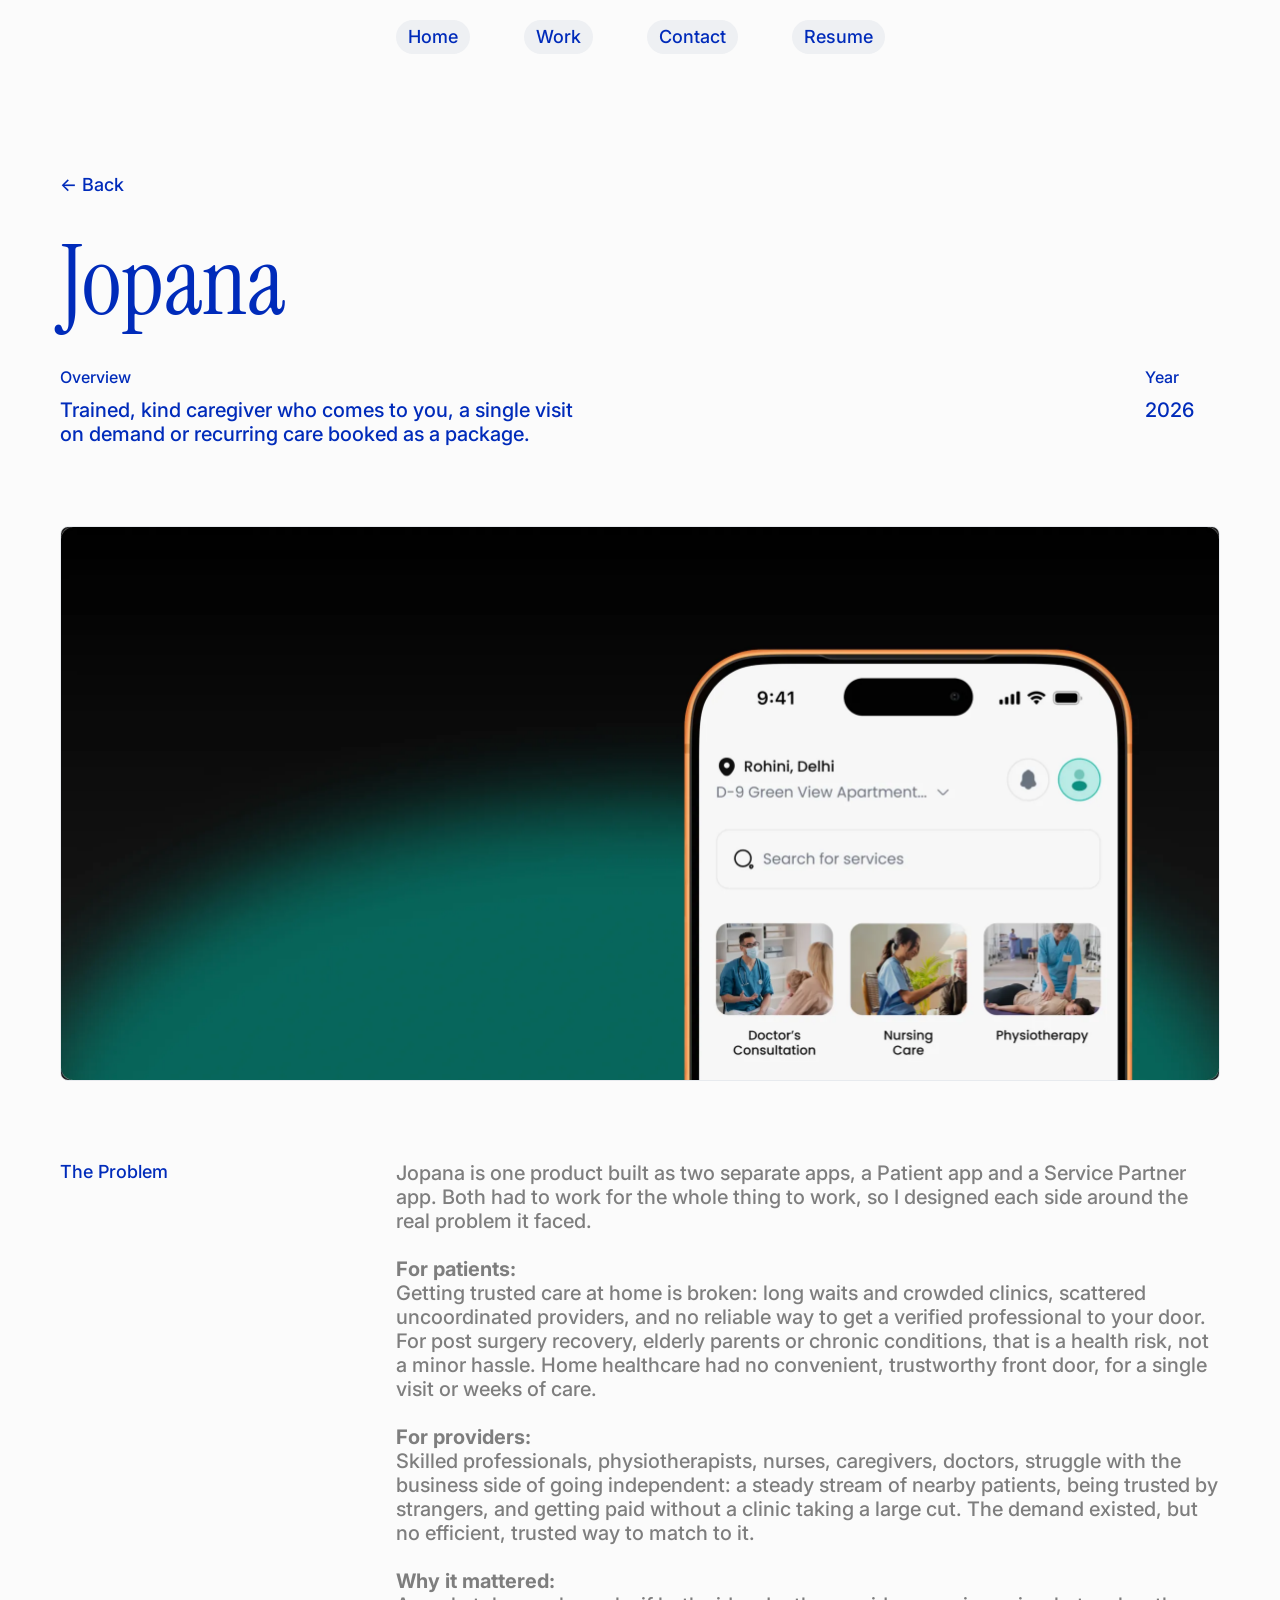
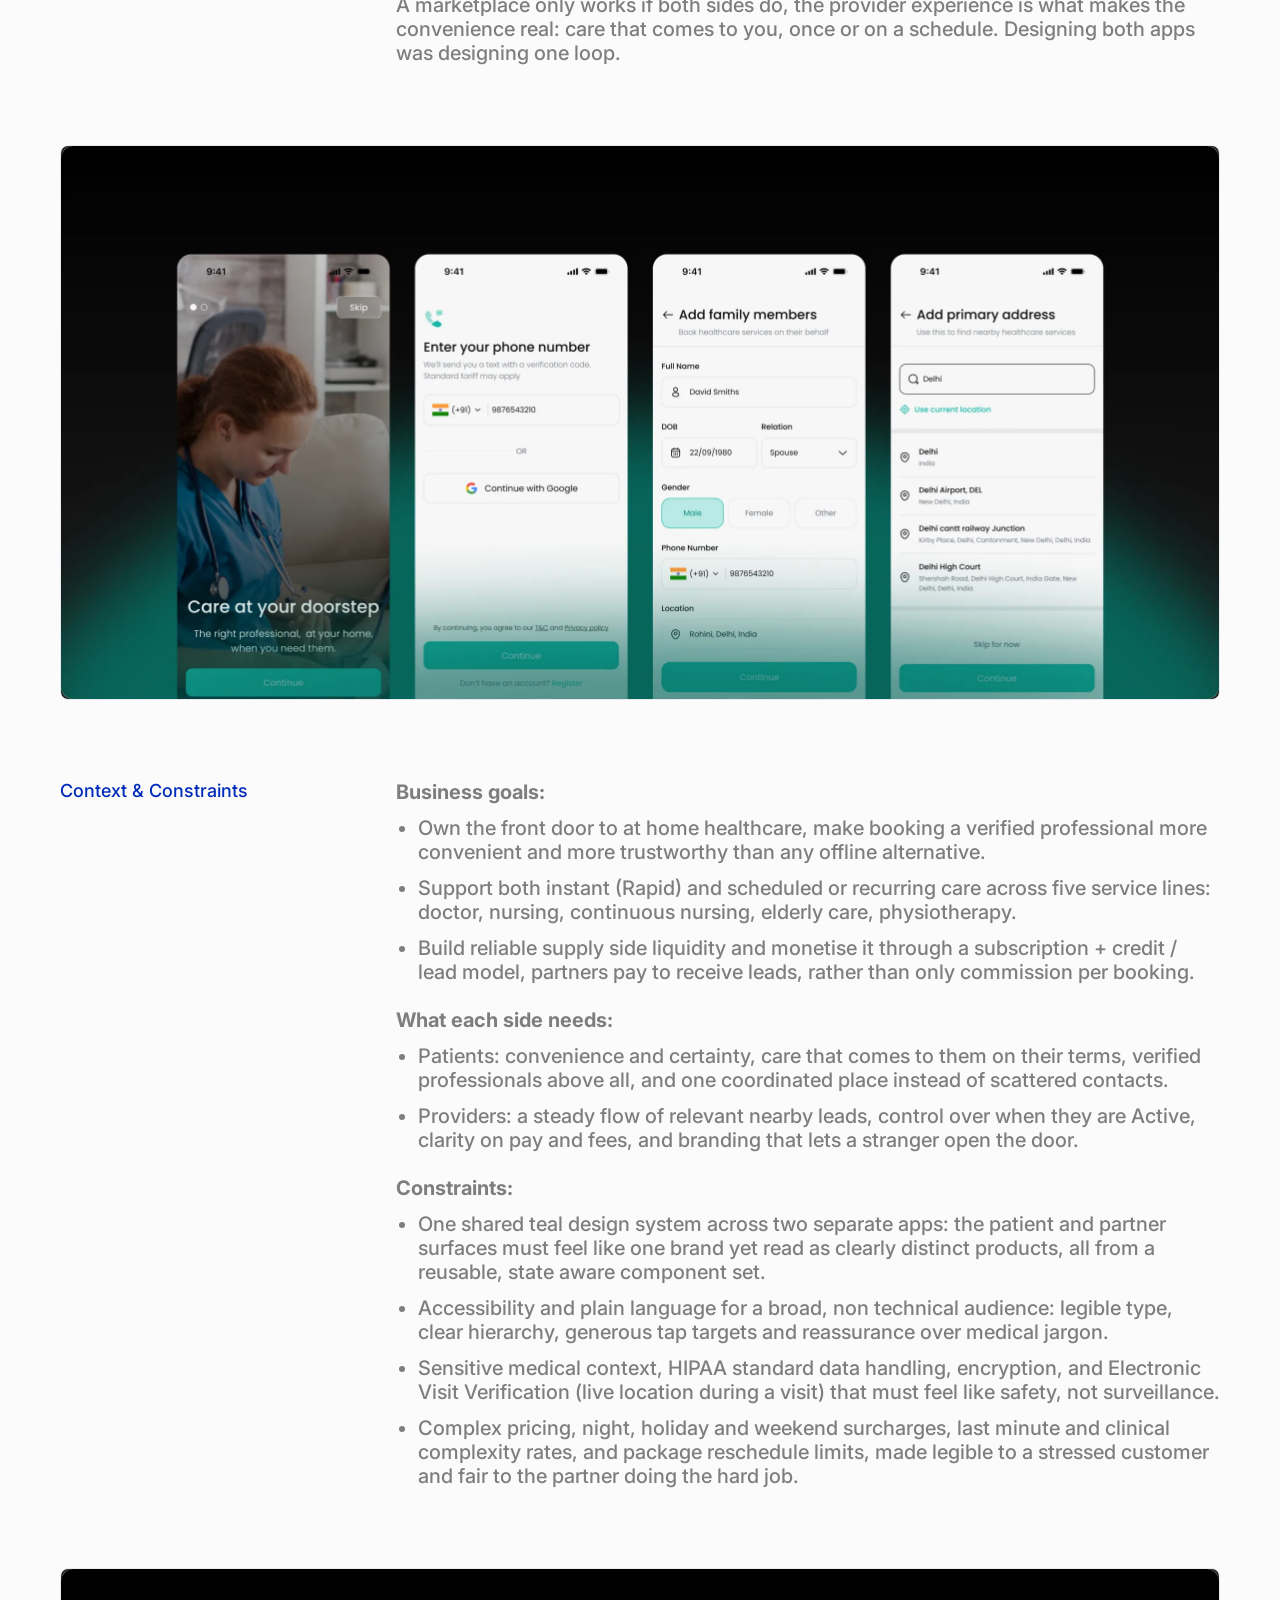
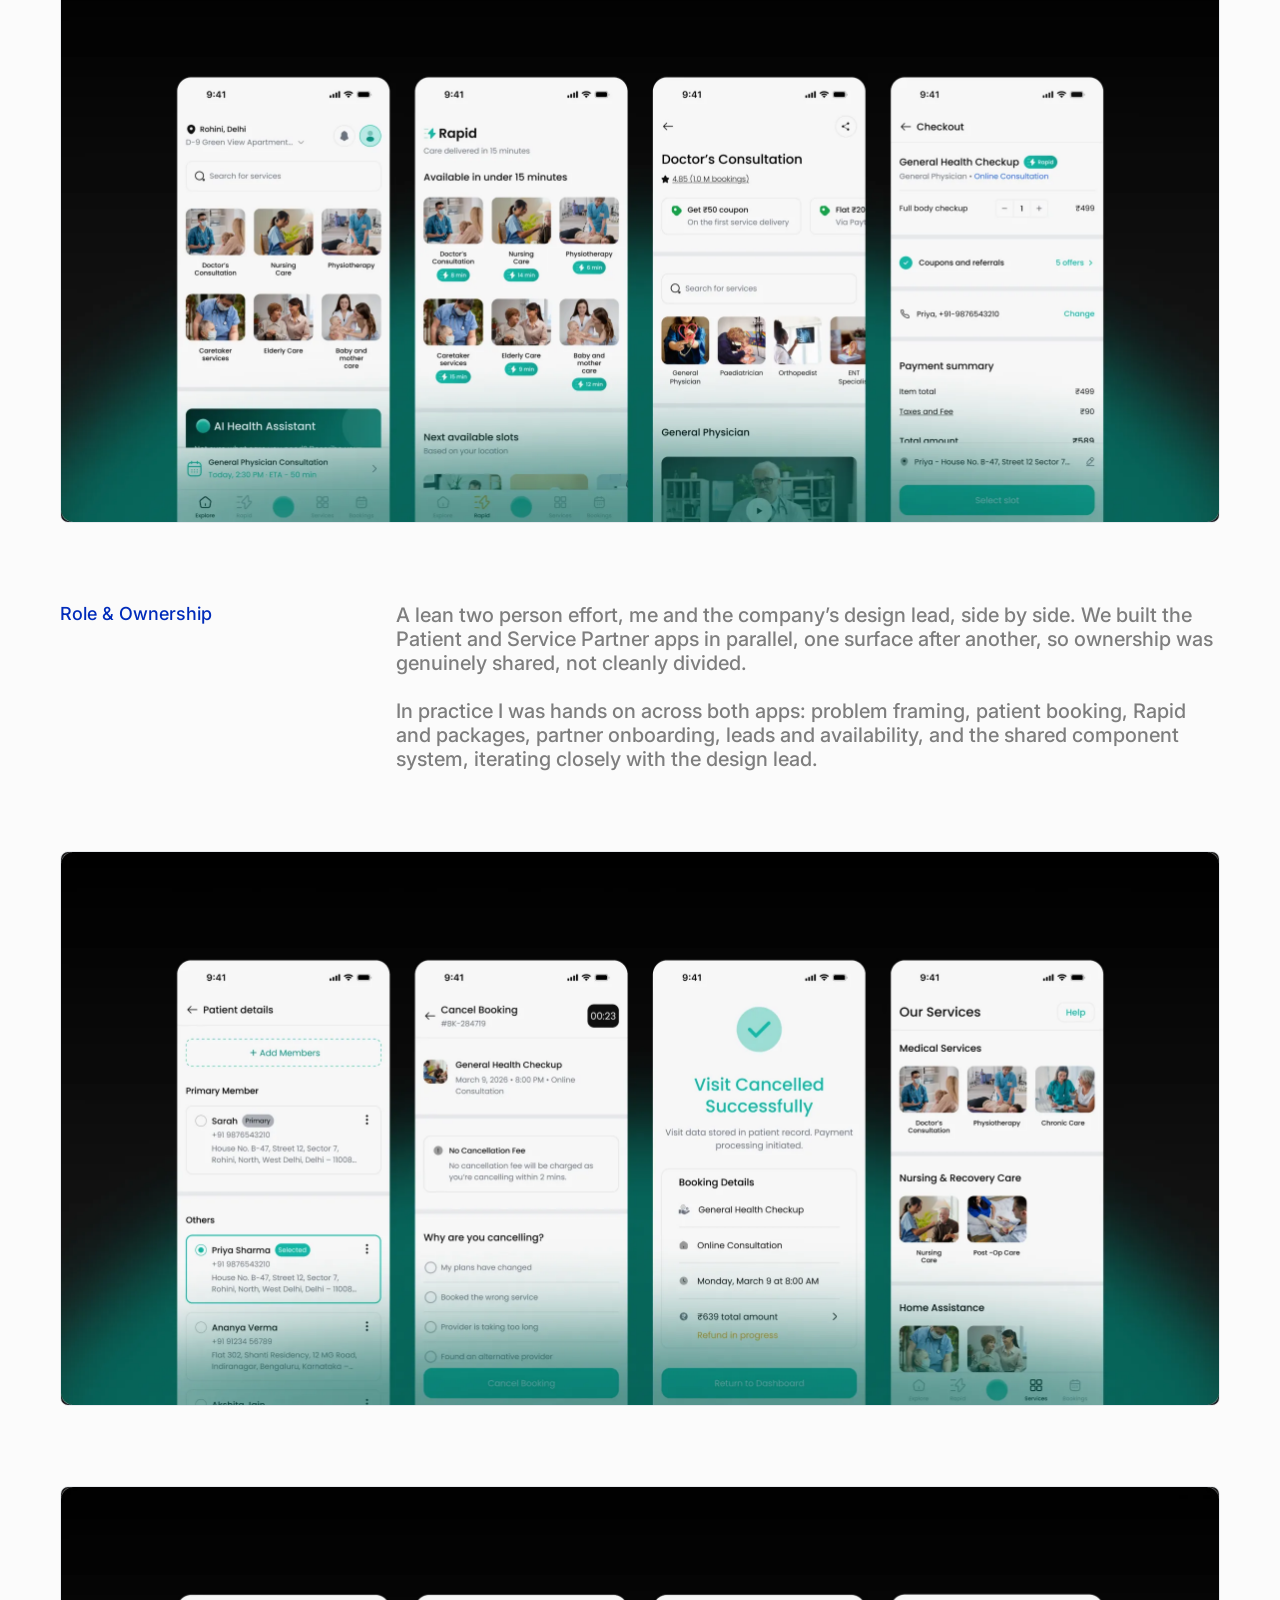
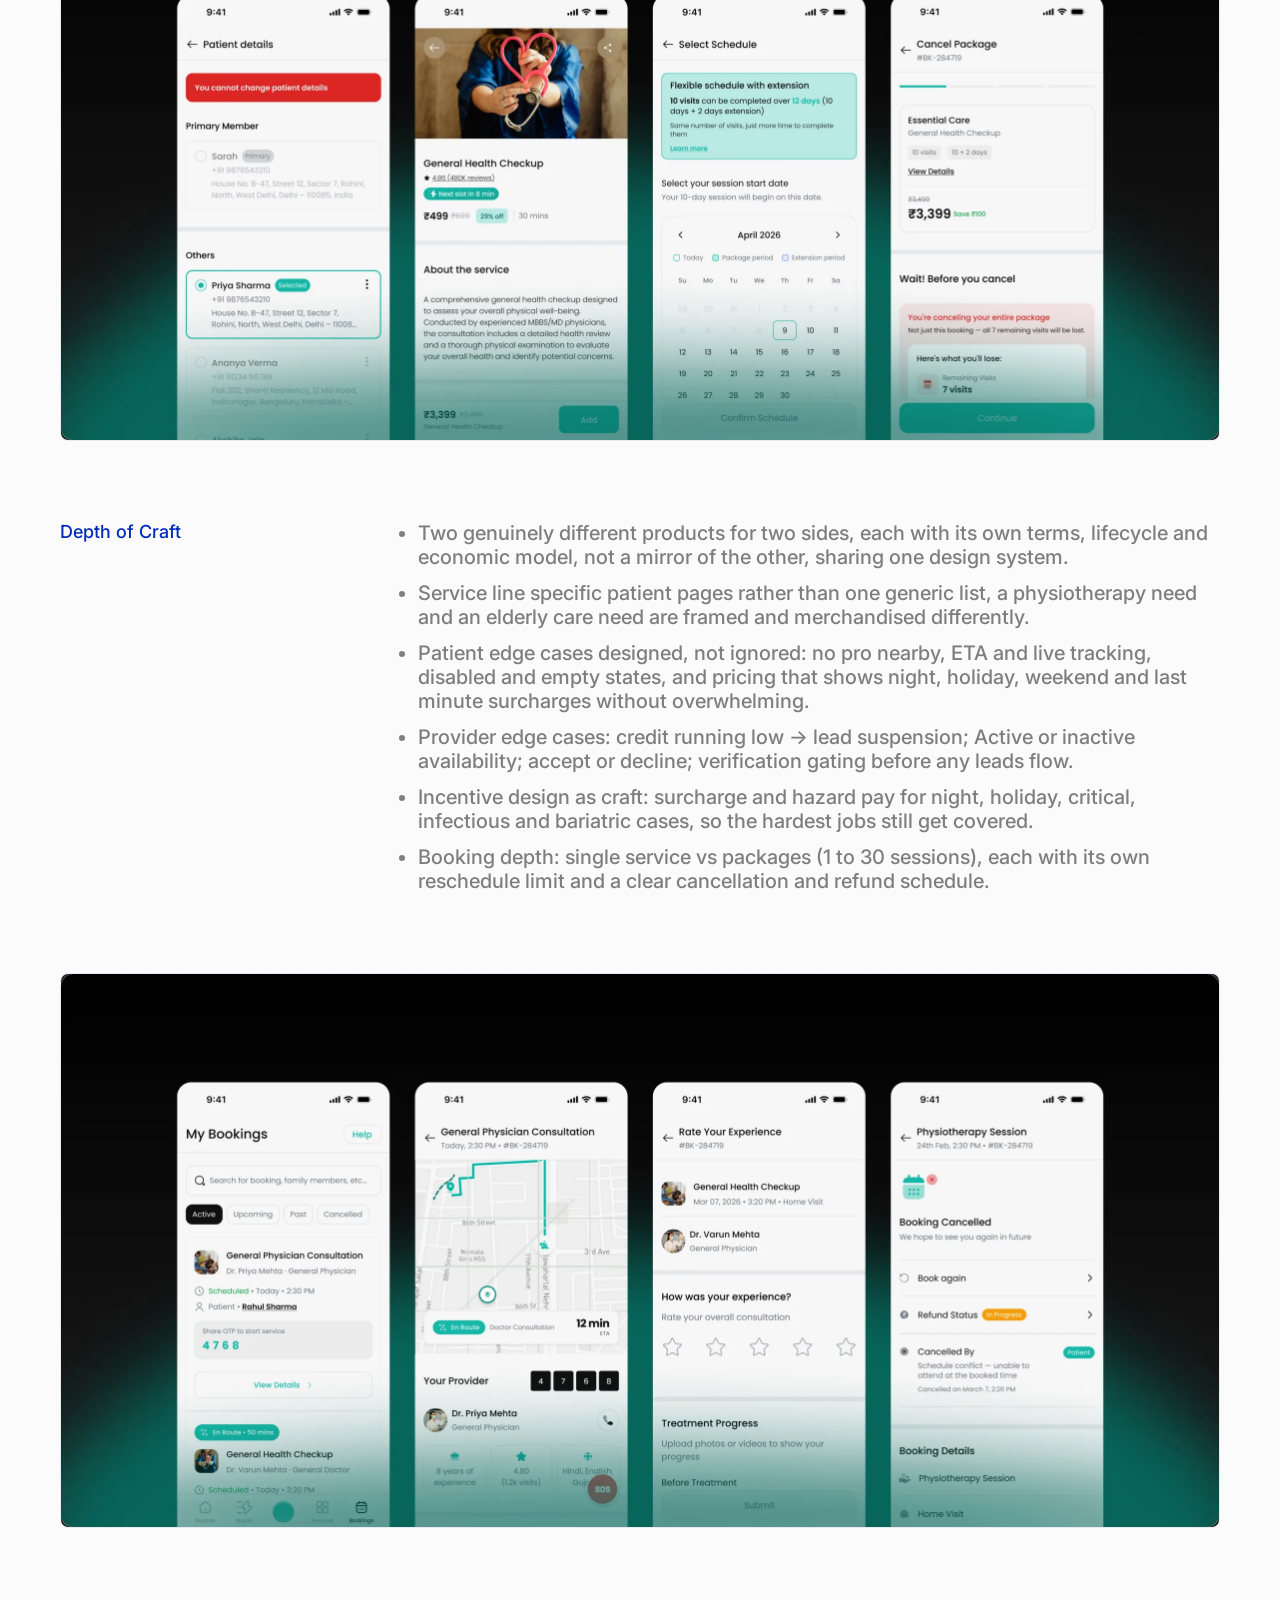
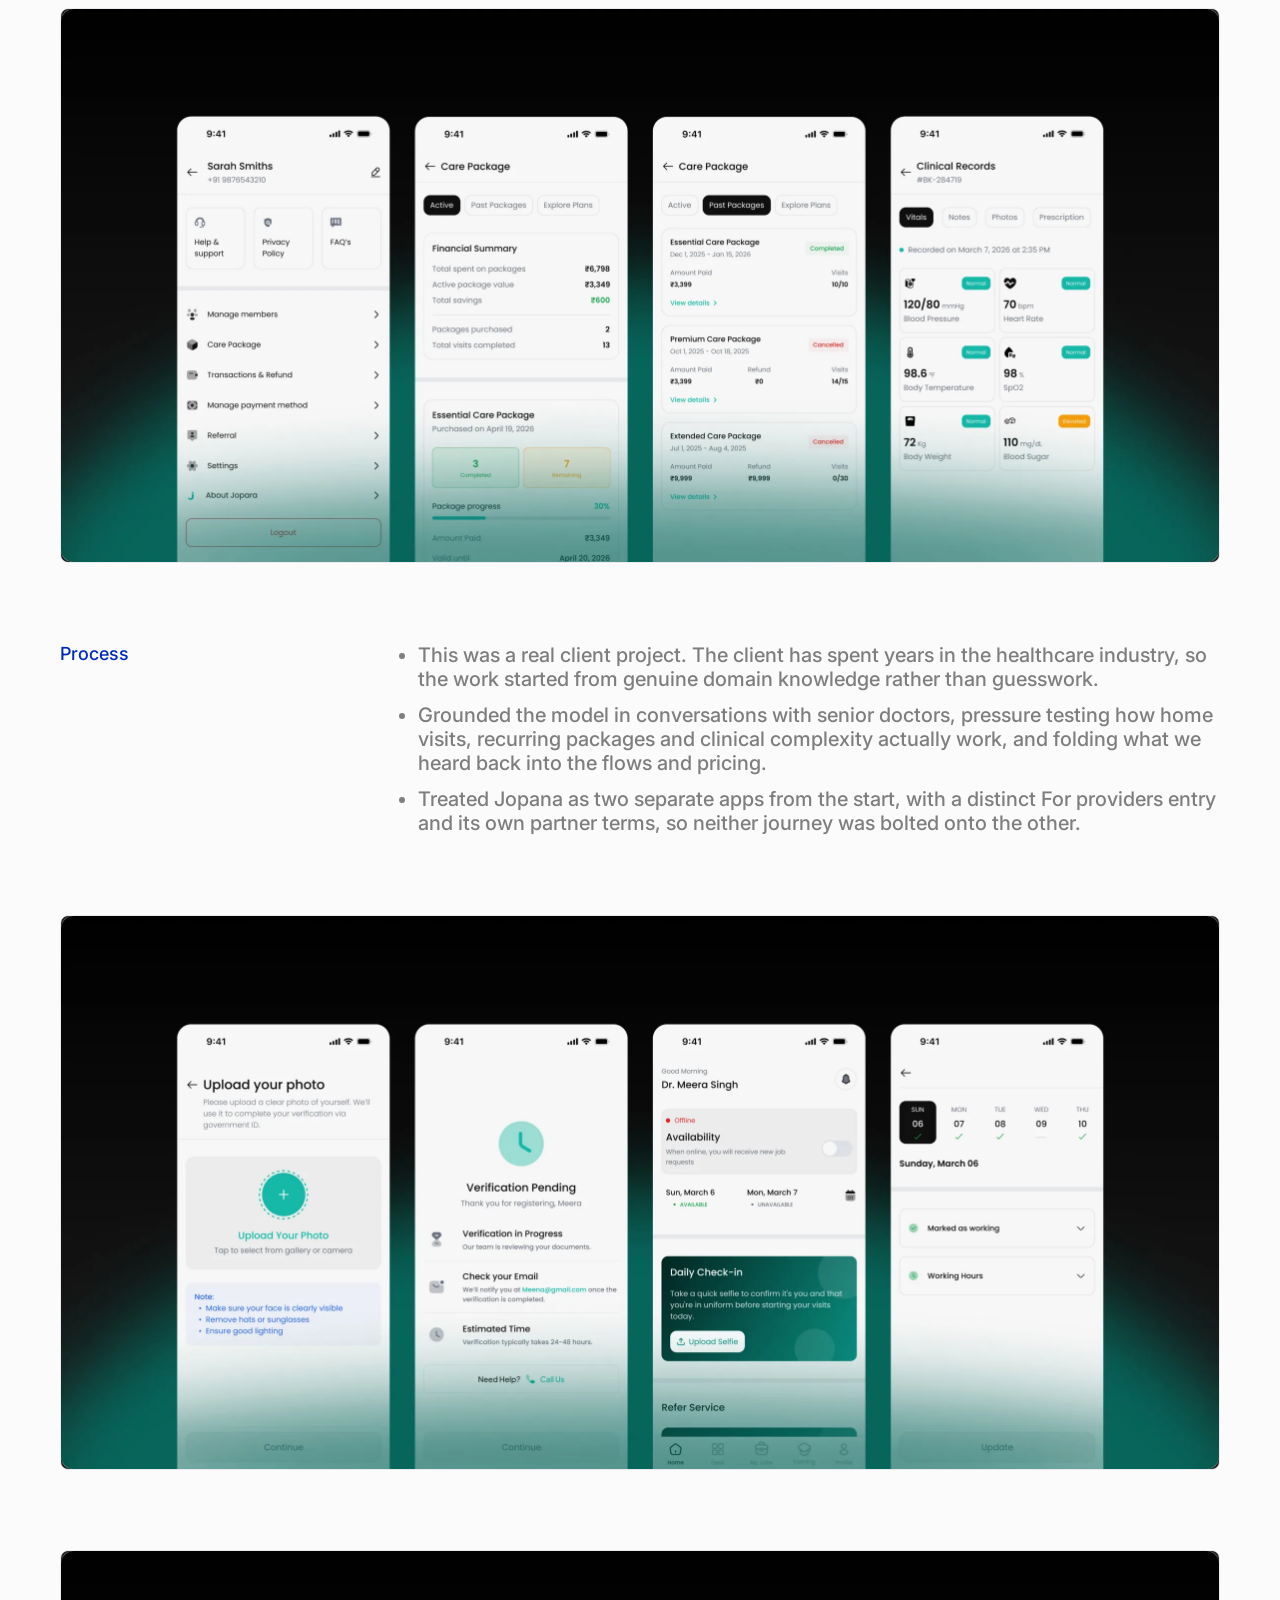
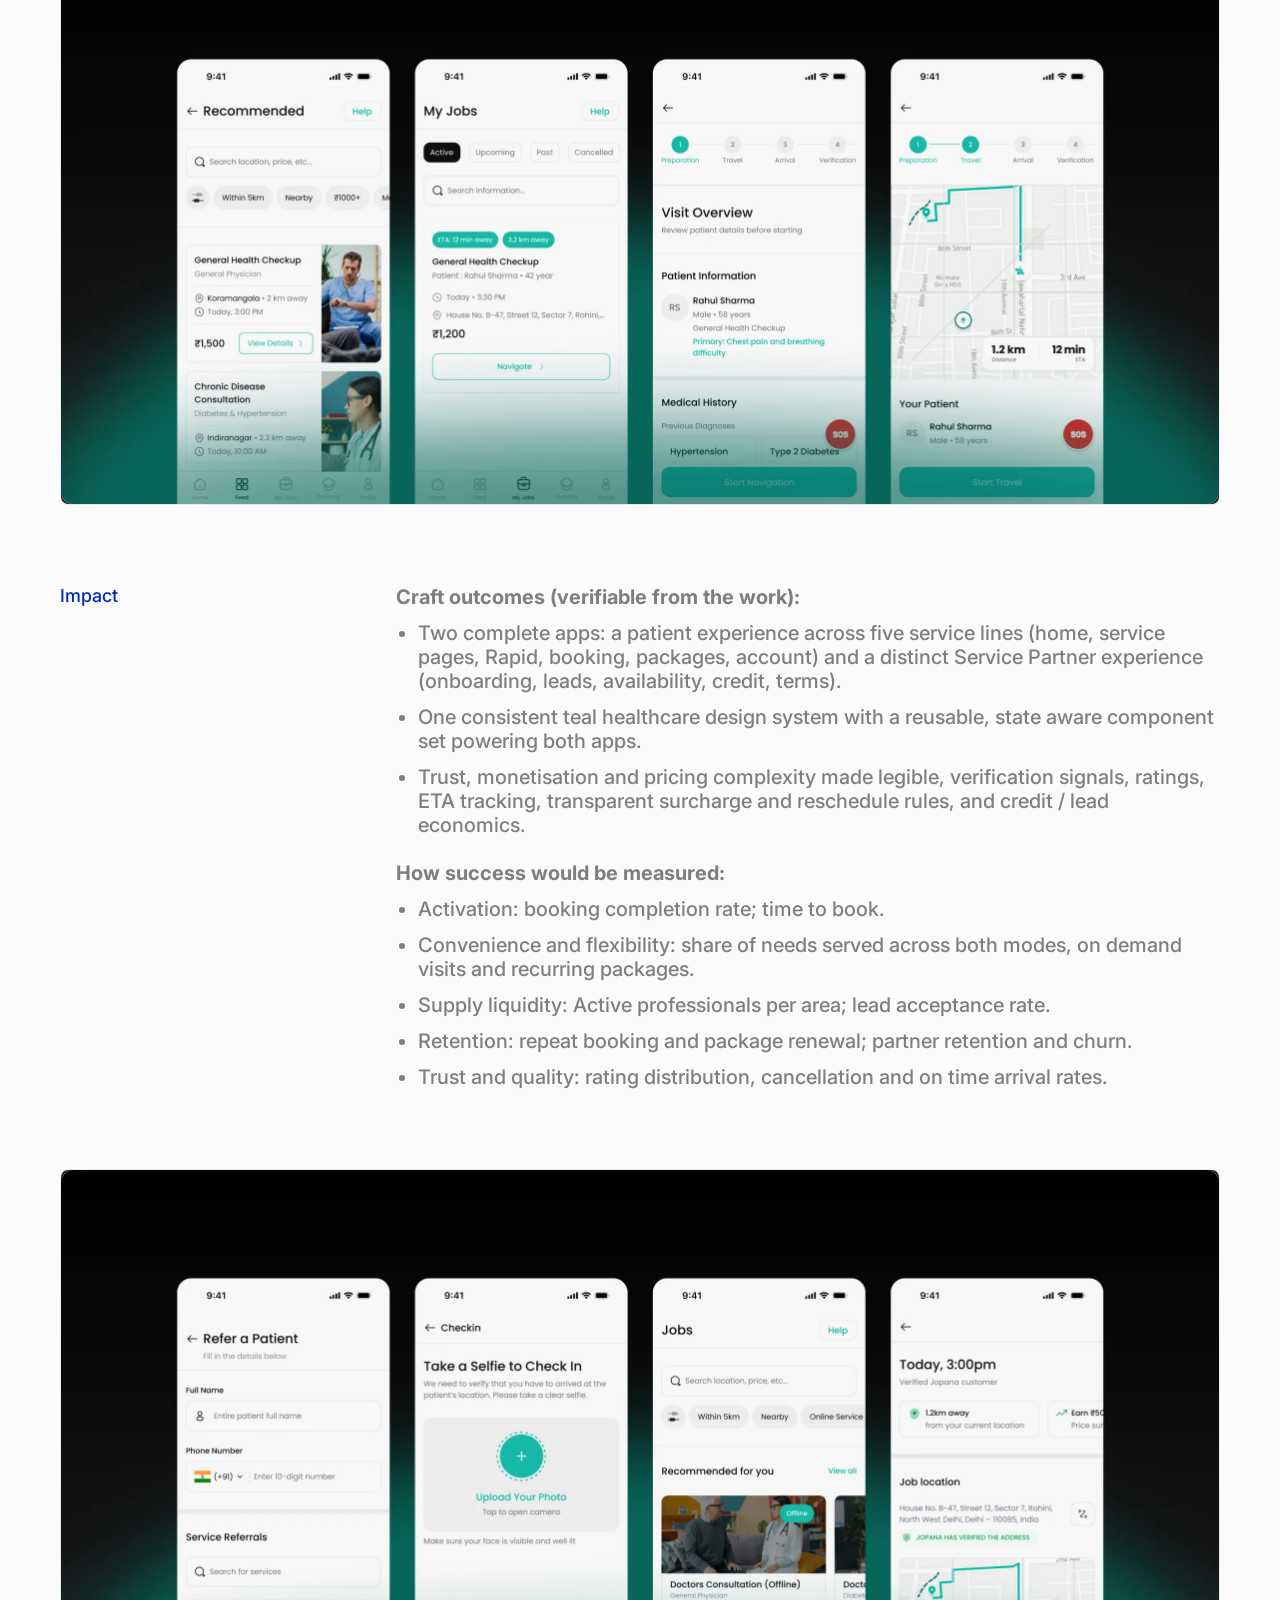
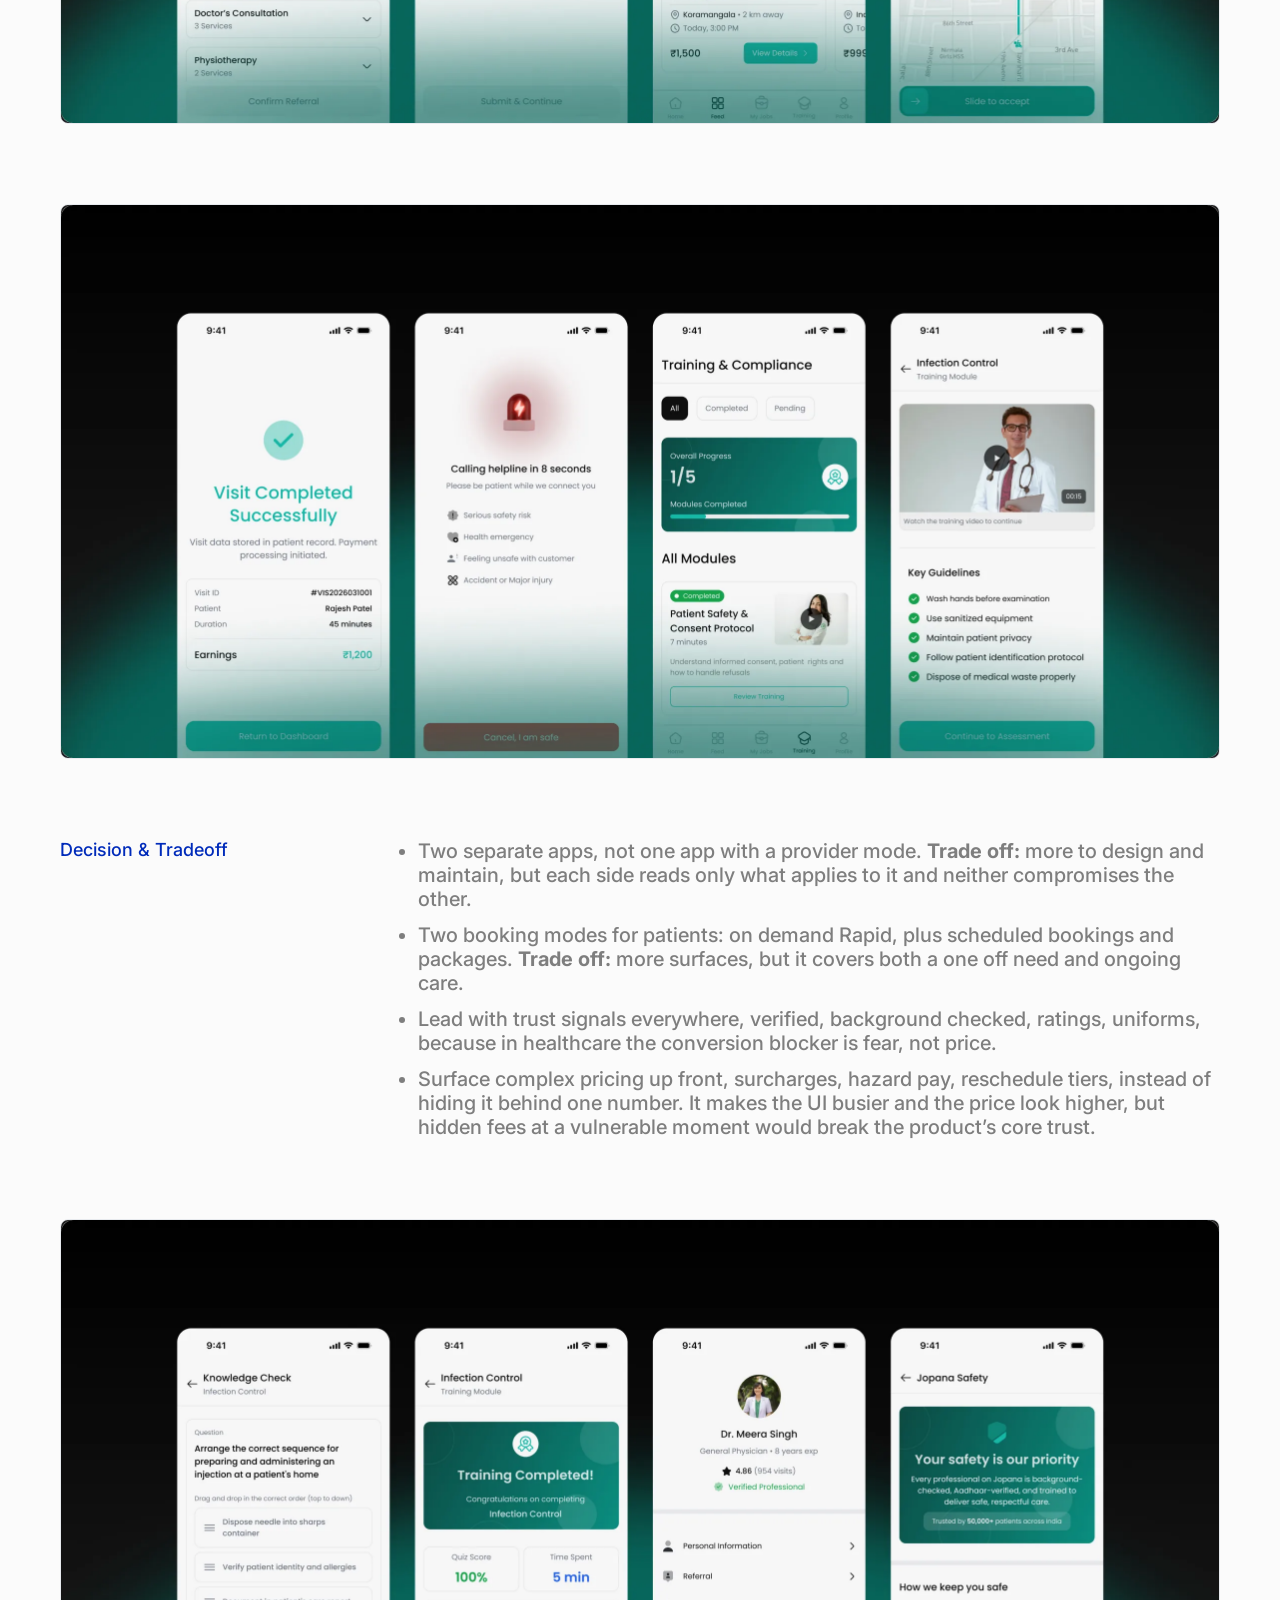
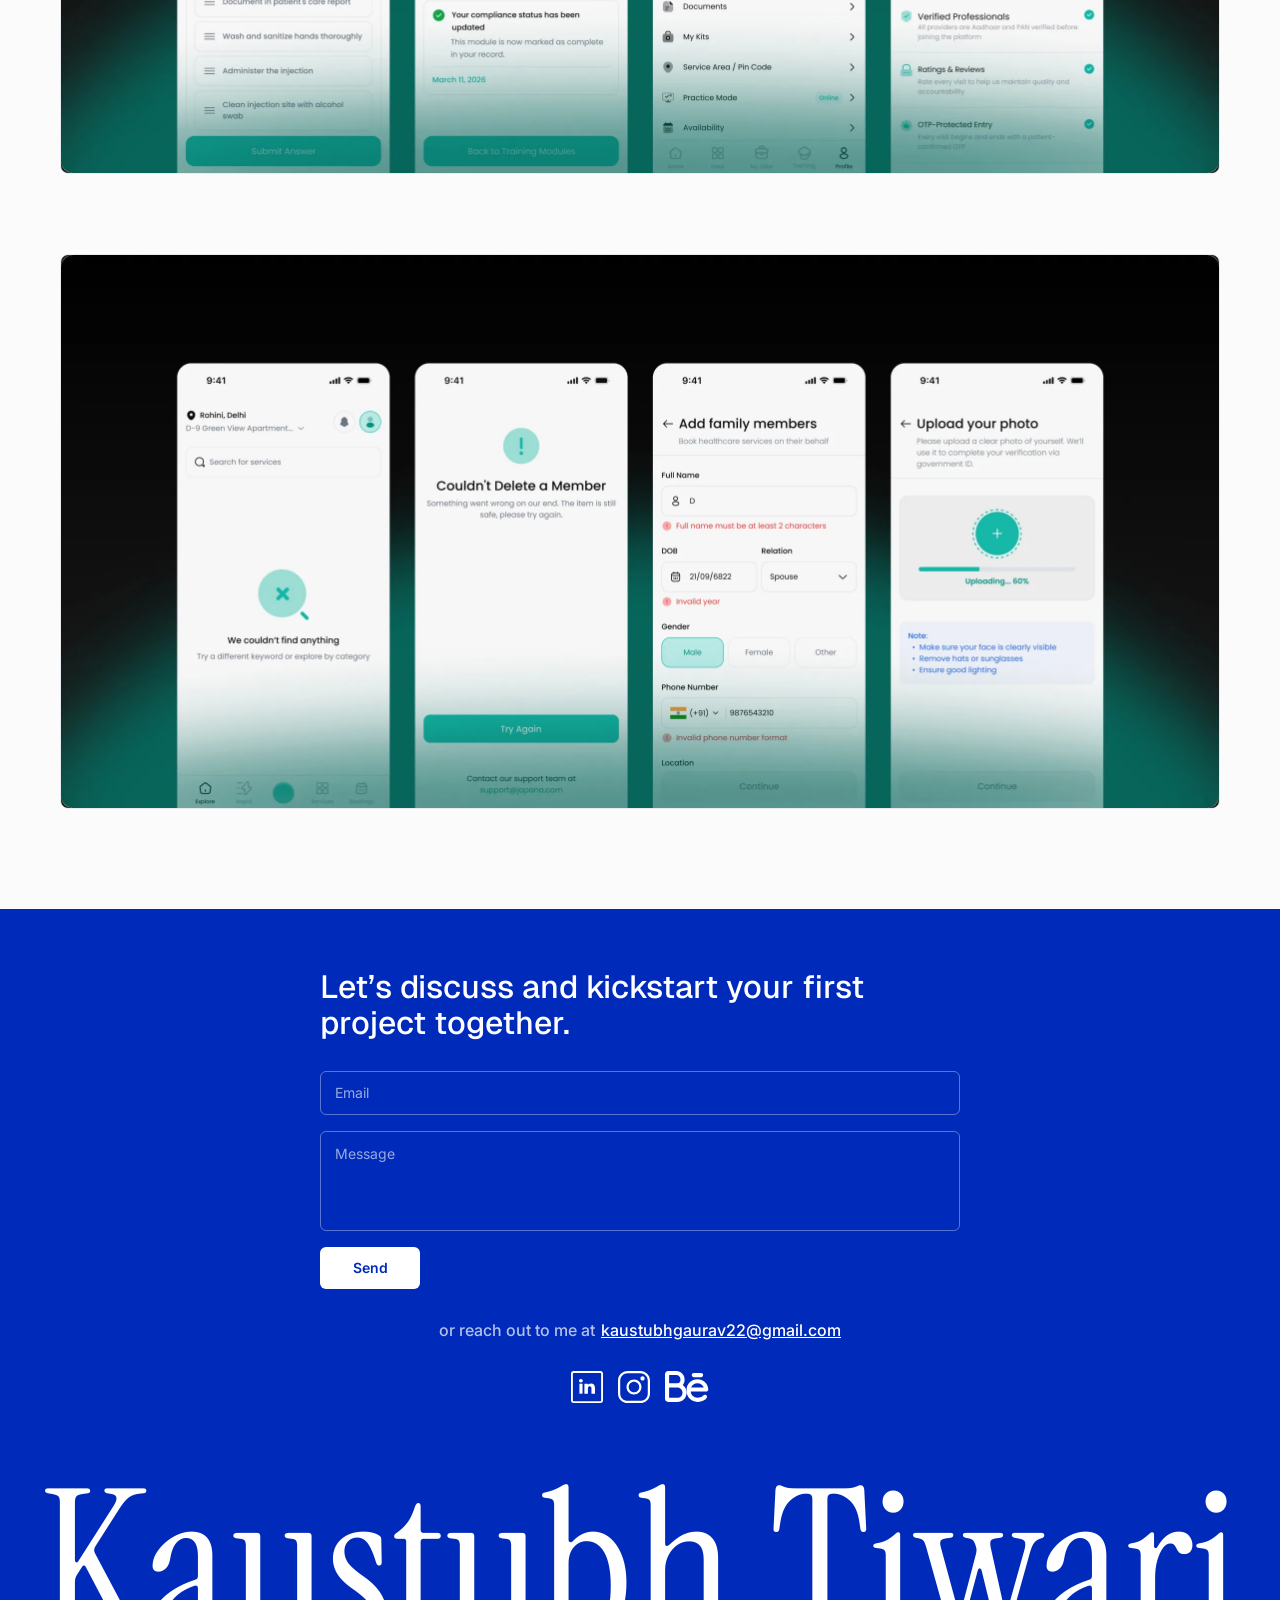
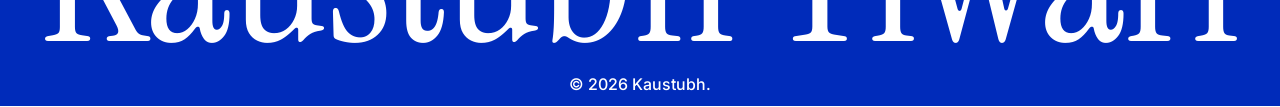
==== case-jopana.html @ 72efc9ac "Snapshot of live portfolio as a testing copy Duplicated from the deployed root site (Kaustubh-gaurav" ====
<!DOCTYPE html>
<html lang="en">
<head>
<meta charset="utf-8">
<meta name="viewport" content="width=device-width, initial-scale=1">
<title>Jopana — Kaustubh Tiwari</title>
<meta name="description" content="Trained, kind caregiver who comes to you, a single visit on demand or recurring care booked as a package.">
<meta property="og:title" content="Jopana — Kaustubh Tiwari">
<meta property="og:description" content="Trained, kind caregiver who comes to you, a single visit on demand or recurring care booked as a package.">
<meta property="og:image" content="assets/jopana-01.webp">
<link rel="icon" href="assets/avatar.png">
<link rel="preconnect" href="https://fonts.googleapis.com">
<link rel="preconnect" href="https://fonts.gstatic.com" crossorigin>
<link href="https://fonts.googleapis.com/css2?family=Inter:wght@400;500;600;700&family=Instrument+Serif&family=Geist:wght@400;500&family=Geist+Mono&display=swap" rel="stylesheet">
<link rel="stylesheet" href="styles.css">
</head>
<body>

<nav class="nav">
  <a class="pill" href="index.html">Home</a>
  <a class="pill" href="work.html">Work</a>
  <a class="pill" href="#contact">Contact</a>
  <a class="pill" href="https://drive.google.com/file/d/1IlaySMHLkv5Y7w4LRYgcFy8eMSJbB-ok/view?usp=sharing" target="_blank" rel="noopener">Resume</a>
</nav>

<main class="col col--case">

  <header class="masthead reveal">
    <a class="back" href="work.html">&larr; Back</a>
    <h1 class="case-title">Jopana</h1>
    <div class="meta">
      <div class="meta-col meta-col--overview">
        <div class="meta-label">Overview</div>
        <p class="meta-value">Trained, kind caregiver who comes to you, a single visit on demand or recurring care booked as a package.</p>
      </div>
      <div class="meta-col meta-col--year">
        <div class="meta-label">Year</div>
        <p class="meta-value">2026</p>
      </div>
    </div>
  </header>

  <figure class="plate reveal"><img src="assets/jopana-01.webp" alt="Jopana" width="2320" height="1108"></figure>

  <section class="case-section reveal">
    <h2 class="case-head">The Problem</h2>
    <div class="prose">
      <p>Jopana is one product built as two separate apps, a Patient app and a Service Partner app. Both had to work for the whole thing to work, so I designed each side around the real problem it faced.</p>
      <p><strong>For patients:</strong><br>Getting trusted care at home is broken: long waits and crowded clinics, scattered uncoordinated providers, and no reliable way to get a verified professional to your door. For post surgery recovery, elderly parents or chronic conditions, that is a health risk, not a minor hassle. Home healthcare had no convenient, trustworthy front door, for a single visit or weeks of care.</p>
      <p><strong>For providers:</strong><br>Skilled professionals, physiotherapists, nurses, caregivers, doctors, struggle with the business side of going independent: a steady stream of nearby patients, being trusted by strangers, and getting paid without a clinic taking a large cut. The demand existed, but no efficient, trusted way to match to it.</p>
      <p><strong>Why it mattered:</strong><br>A marketplace only works if both sides do, the provider experience is what makes the convenience real: care that comes to you, once or on a schedule. Designing both apps was designing one loop.</p>
    </div>
  </section>

  <figure class="plate reveal"><img src="assets/jopana-02.webp" alt="" width="2320" height="1108" loading="lazy"></figure>

  <section class="case-section reveal">
    <h2 class="case-head">Context &amp; Constraints</h2>
    <div class="prose">
      <p class="prose-label"><strong>Business goals:</strong></p>
      <ul>
        <li>Own the front door to at home healthcare, make booking a verified professional more convenient and more trustworthy than any offline alternative.</li>
        <li>Support both instant (Rapid) and scheduled or recurring care across five service lines: doctor, nursing, continuous nursing, elderly care, physiotherapy.</li>
        <li>Build reliable supply side liquidity and monetise it through a subscription + credit / lead model, partners pay to receive leads, rather than only commission per booking.</li>
      </ul>
      <p class="prose-label"><strong>What each side needs:</strong></p>
      <ul>
        <li>Patients: convenience and certainty, care that comes to them on their terms, verified professionals above all, and one coordinated place instead of scattered contacts.</li>
        <li>Providers: a steady flow of relevant nearby leads, control over when they are Active, clarity on pay and fees, and branding that lets a stranger open the door.</li>
      </ul>
      <p class="prose-label"><strong>Constraints:</strong></p>
      <ul>
        <li>One shared teal design system across two separate apps: the patient and partner surfaces must feel like one brand yet read as clearly distinct products, all from a reusable, state aware component set.</li>
        <li>Accessibility and plain language for a broad, non technical audience: legible type, clear hierarchy, generous tap targets and reassurance over medical jargon.</li>
        <li>Sensitive medical context, HIPAA standard data handling, encryption, and Electronic Visit Verification (live location during a visit) that must feel like safety, not surveillance.</li>
        <li>Complex pricing, night, holiday and weekend surcharges, last minute and clinical complexity rates, and package reschedule limits, made legible to a stressed customer and fair to the partner doing the hard job.</li>
      </ul>
    </div>
  </section>

  <figure class="plate reveal"><img src="assets/jopana-03.webp" alt="" width="2320" height="1108" loading="lazy"></figure>

  <section class="case-section reveal">
    <h2 class="case-head">Role &amp; Ownership</h2>
    <div class="prose">
      <p>A lean two person effort, me and the company&rsquo;s design lead, side by side. We built the Patient and Service Partner apps in parallel, one surface after another, so ownership was genuinely shared, not cleanly divided.</p>
      <p>In practice I was hands on across both apps: problem framing, patient booking, Rapid and packages, partner onboarding, leads and availability, and the shared component system, iterating closely with the design lead.</p>
    </div>
  </section>

  <figure class="plate reveal"><img src="assets/jopana-04.webp" alt="" width="2320" height="1108" loading="lazy"></figure>
  <figure class="plate reveal"><img src="assets/jopana-05.webp" alt="" width="2320" height="1108" loading="lazy"></figure>

  <section class="case-section reveal">
    <h2 class="case-head">Depth of Craft</h2>
    <div class="prose">
      <ul>
        <li>Two genuinely different products for two sides, each with its own terms, lifecycle and economic model, not a mirror of the other, sharing one design system.</li>
        <li>Service line specific patient pages rather than one generic list, a physiotherapy need and an elderly care need are framed and merchandised differently.</li>
        <li>Patient edge cases designed, not ignored: no pro nearby, ETA and live tracking, disabled and empty states, and pricing that shows night, holiday, weekend and last minute surcharges without overwhelming.</li>
        <li>Provider edge cases: credit running low → lead suspension; Active or inactive availability; accept or decline; verification gating before any leads flow.</li>
        <li>Incentive design as craft: surcharge and hazard pay for night, holiday, critical, infectious and bariatric cases, so the hardest jobs still get covered.</li>
        <li>Booking depth: single service vs packages (1 to 30 sessions), each with its own reschedule limit and a clear cancellation and refund schedule.</li>
      </ul>
    </div>
  </section>

  <figure class="plate reveal"><img src="assets/jopana-06.webp" alt="" width="2320" height="1108" loading="lazy"></figure>
  <figure class="plate reveal"><img src="assets/jopana-07.webp" alt="" width="2320" height="1108" loading="lazy"></figure>

  <section class="case-section reveal">
    <h2 class="case-head">Process</h2>
    <div class="prose">
      <ul>
        <li>This was a real client project. The client has spent years in the healthcare industry, so the work started from genuine domain knowledge rather than guesswork.</li>
        <li>Grounded the model in conversations with senior doctors, pressure testing how home visits, recurring packages and clinical complexity actually work, and folding what we heard back into the flows and pricing.</li>
        <li>Treated Jopana as two separate apps from the start, with a distinct For providers entry and its own partner terms, so neither journey was bolted onto the other.</li>
      </ul>
    </div>
  </section>

  <figure class="plate reveal"><img src="assets/jopana-08.webp" alt="" width="2320" height="1108" loading="lazy"></figure>
  <figure class="plate reveal"><img src="assets/jopana-09.webp" alt="" width="2320" height="1108" loading="lazy"></figure>

  <section class="case-section reveal">
    <h2 class="case-head">Impact</h2>
    <div class="prose">
      <p class="prose-label"><strong>Craft outcomes (verifiable from the work):</strong></p>
      <ul>
        <li>Two complete apps: a patient experience across five service lines (home, service pages, Rapid, booking, packages, account) and a distinct Service Partner experience (onboarding, leads, availability, credit, terms).</li>
        <li>One consistent teal healthcare design system with a reusable, state aware component set powering both apps.</li>
        <li>Trust, monetisation and pricing complexity made legible, verification signals, ratings, ETA tracking, transparent surcharge and reschedule rules, and credit / lead economics.</li>
      </ul>
      <p class="prose-label"><strong>How success would be measured:</strong></p>
      <ul>
        <li>Activation: booking completion rate; time to book.</li>
        <li>Convenience and flexibility: share of needs served across both modes, on demand visits and recurring packages.</li>
        <li>Supply liquidity: Active professionals per area; lead acceptance rate.</li>
        <li>Retention: repeat booking and package renewal; partner retention and churn.</li>
        <li>Trust and quality: rating distribution, cancellation and on time arrival rates.</li>
      </ul>
    </div>
  </section>

  <figure class="plate reveal"><img src="assets/jopana-10.webp" alt="" width="2320" height="1108" loading="lazy"></figure>
  <figure class="plate reveal"><img src="assets/jopana-11.webp" alt="" width="2320" height="1108" loading="lazy"></figure>

  <section class="case-section reveal">
    <h2 class="case-head">Decision &amp; Tradeoff</h2>
    <div class="prose">
      <ul>
        <li>Two separate apps, not one app with a provider mode. <strong>Trade off:</strong> more to design and maintain, but each side reads only what applies to it and neither compromises the other.</li>
        <li>Two booking modes for patients: on demand Rapid, plus scheduled bookings and packages. <strong>Trade off:</strong> more surfaces, but it covers both a one off need and ongoing care.</li>
        <li>Lead with trust signals everywhere, verified, background checked, ratings, uniforms, because in healthcare the conversion blocker is fear, not price.</li>
        <li>Surface complex pricing up front, surcharges, hazard pay, reschedule tiers, instead of hiding it behind one number. It makes the UI busier and the price look higher, but hidden fees at a vulnerable moment would break the product’s core trust.</li>
      </ul>
    </div>
  </section>

  <figure class="plate reveal"><img src="assets/jopana-12.webp" alt="" width="2320" height="1108" loading="lazy"></figure>
  <figure class="plate reveal"><img src="assets/jopana-13.webp" alt="" width="2320" height="1108" loading="lazy"></figure>

</main>

<footer class="footer" id="contact">
  <div class="contact">
    <h2>Let&rsquo;s discuss and kickstart your first project together.</h2>

    <form class="form" action="https://formspree.io/f/xeeyaeny" method="POST">
      <input type="email" name="email" placeholder="Email" required aria-label="Email">
      <textarea name="message" placeholder="Message" required aria-label="Message"></textarea>
      <button class="send" type="submit">Send</button>
    </form>

    <div class="or">
      <span>or reach out to me at</span>
      <a href="mailto:kaustubhgaurav22@gmail.com">kaustubhgaurav22@gmail.com</a>
    </div>

    <div class="socials">
      <a href="https://www.linkedin.com/in/kaustubh-gaurav-tiwari/" aria-label="LinkedIn" target="_blank" rel="noopener"><svg viewBox="0 0 32 32" aria-hidden="true" focusable="false"><path d="M29.5 0H2.5C1.11875 0 0 1.11875 0 2.5V29.5C0 30.8813 1.11875 32 2.5 32H29.5C30.8813 32 32 30.8813 32 29.5V2.5C32 1.11875 30.8813 0 29.5 0ZM30.125 29.5C30.125 29.8438 29.8438 30.125 29.5 30.125H2.5C2.15625 30.125 1.875 29.8438 1.875 29.5V2.5C1.875 2.15625 2.15625 1.875 2.5 1.875H29.5C29.8438 1.875 30.125 2.15625 30.125 2.5V29.5Z"/><path d="M11.525 12.7124H8.40625V22.6937H11.525V12.7124Z"/><path d="M20.0437 12.6187C18.2562 12.6187 17.1375 13.5937 16.9312 14.2812V12.7124H13.425C13.4687 13.5437 13.425 22.6937 13.425 22.6937H16.9312V17.2999C16.9312 16.9937 16.9187 16.6937 17.0062 16.4812C17.2437 15.8812 17.7625 15.2562 18.6937 15.2562C19.9125 15.2562 20.4625 16.1812 20.4625 17.5312V22.6937H24V17.1437C24 14.0562 22.2625 12.6187 20.0437 12.6187Z"/><path d="M9.90002 8C8.75002 8 7.99377 8.74375 7.99377 9.73125C7.99377 10.7 8.72502 11.4625 9.85627 11.4625H9.88127C11.0563 11.4625 11.7875 10.6938 11.7813 9.73125C11.7563 8.74375 11.05 8 9.90002 8Z"/></svg></a>
      <a href="https://www.instagram.com/kaustubh_gaurav22/" aria-label="Instagram" target="_blank" rel="noopener"><svg viewBox="0 0 32 32" aria-hidden="true" focusable="false"><path d="M29.7839 9.61749C29.7837 5.52978 26.4702 2.21609 22.3825 2.21609H9.61749C5.52989 2.21628 2.21628 5.52989 2.21609 9.61749V22.3825C2.21609 26.4702 5.52978 29.7837 9.61749 29.7839H22.3825C26.4703 29.7839 29.7839 26.4703 29.7839 22.3825V9.61749ZM32 22.3825C32 27.6942 27.6942 32 22.3825 32H9.61749C4.30585 31.9998 9.13743e-07 27.6941 0 22.3825V9.61749C0.000186856 4.30598 4.30598 0.000186852 9.61749 0H22.3825C27.6941 9.1377e-07 31.9998 4.30585 32 9.61749V22.3825Z"/><path d="M21.2748 15.9998C21.2748 13.0869 18.9133 10.7255 16.0003 10.7254C13.0873 10.7254 10.7259 13.0868 10.7259 15.9998C10.7259 18.9128 13.0874 21.2743 16.0003 21.2743C17.399 21.2743 18.7405 20.7182 19.7296 19.7291C20.7187 18.74 21.2747 17.3985 21.2748 15.9998ZM23.4909 15.9998C23.4908 17.9863 22.7011 19.8913 21.2964 21.2959C19.8918 22.7006 17.9868 23.4903 16.0003 23.4904C11.8635 23.4904 8.50986 20.1367 8.50977 15.9998C8.50977 11.8629 11.8634 8.50928 16.0003 8.50928C20.1372 8.50937 23.4909 11.863 23.4909 15.9998Z"/><path d="M24.51 5.36278C23.335 5.36278 22.3825 6.31527 22.3825 7.49023C22.3825 8.66519 23.335 9.61768 24.51 9.61768C25.6849 9.61768 26.6374 8.66519 26.6374 7.49023C26.6374 6.31527 25.6849 5.36278 24.51 5.36278Z"/></svg></a>
      <a href="https://www.behance.net/kaustubhgaurav1" aria-label="Behance" target="_blank" rel="noopener"><svg viewBox="0 0 30 22" aria-hidden="true" focusable="false"><path fill-rule="evenodd" clip-rule="evenodd" d="M13.4583 6.375C13.4583 7.64474 12.9811 8.80302 12.1961 9.68022C13.8176 10.8359 14.875 12.732 14.875 14.875C14.875 18.3958 12.0208 21.25 8.5 21.25H2.125C0.951391 21.25 0 20.2986 0 19.125V2.125C0 0.951391 0.951391 0 2.125 0H7.79167C10.9213 0 13.4583 2.53705 13.4583 5.66667V6.375ZM2.83333 8.5V2.83333H7.79167C9.35647 2.83333 10.625 4.10186 10.625 5.66667V6.375C10.625 7.54861 9.67361 8.5 8.5 8.5H2.83333ZM2.83333 11.3333H8.5C10.456 11.3333 12.0417 12.919 12.0417 14.875C12.0417 16.831 10.456 18.4167 8.5 18.4167H2.83333V11.3333Z"/><path d="M18.4167 2.83366C18.4167 2.05126 19.0509 1.41699 19.8334 1.41699H24.7917C25.5741 1.41699 26.2084 2.05126 26.2084 2.83366C26.2084 3.61606 25.5741 4.25033 24.7917 4.25033H19.8334C19.0509 4.25033 18.4167 3.61606 18.4167 2.83366Z"/><path fill-rule="evenodd" clip-rule="evenodd" d="M22.3125 5.66699C18.287 5.66699 14.875 8.75858 14.875 12.7503V14.167C14.875 18.1587 18.287 21.2503 22.3125 21.2503C24.4589 21.2503 26.0131 20.6321 27.0537 19.9624C27.68 19.5594 28.1717 19.0685 28.6451 18.5045C29.0847 17.8573 28.9163 16.9762 28.269 16.5366C27.6281 16.1014 26.7579 16.2624 26.3142 16.8941C26.0985 17.1691 25.8118 17.3923 25.5203 17.5799C24.91 17.9727 23.8839 18.417 22.3125 18.417C19.6876 18.417 17.7083 16.4345 17.7083 14.167H28.3333C29.1158 14.167 29.75 13.5328 29.75 12.7503C29.75 8.75858 26.338 5.66699 22.3125 5.66699ZM26.6515 11.3337C26.0286 9.71668 24.3687 8.50033 22.3125 8.50033C20.2564 8.50033 18.5964 9.71668 17.9735 11.3337H26.6515Z"/></svg></a>
    </div>
  </div>

  <div class="wordmark">
    <p class="mark">Kaustubh Tiwari</p>
    <p class="copy">&copy; 2026 Kaustubh.</p>
  </div>
</footer>

<script src="reveal.js" defer></script>
</body>
</html>
---- styles.css ----
/* Kaustubh Tiwari — portfolio
   Column is a fixed 640 on desktop and laptop; mobile reflows at 640px viewport. */

:root {
  --blue: #002bba;
  --bg: #fbfbfb;
  --pill: #eef0f3;
  --grey: #7e7e7e;
  --border: #e7eaee;
  --col: 640px;
  --media-radius: 24px; /* matches the card image radius in the Figma file */
}

*, *::before, *::after { box-sizing: border-box; }

html {
  -webkit-text-size-adjust: 100%;
  scroll-behavior: smooth; /* Contact pill glides down to the footer */
}

body {
  margin: 0;
  background: var(--bg);
  color: var(--blue);
  font-family: Inter, system-ui, sans-serif;
  font-weight: 500;
  -webkit-font-smoothing: antialiased;
}

img { display: block; max-width: 100%; }
a { color: inherit; }

/* ---------- nav ---------- */
.nav {
  display: flex;
  justify-content: center;
  align-items: center;
  gap: 54px;
  height: 74px;
  padding: 0 16px;
  flex-wrap: wrap;
}
.pill {
  padding: 6px 12px;
  border-radius: 999px;
  background: var(--pill);
  font-size: 18px;
  line-height: 21.6px;
  text-decoration: none;
  transition: background 120ms ease, color 120ms ease;
}
.pill:hover, .pill:focus-visible { background: var(--blue); color: #fff; }

/* ---------- column ---------- */
.col {
  width: var(--col);
  margin: 0 auto;
  padding: 32px 0 96px;
  display: flex;
  flex-direction: column;
  gap: 56px;
}

/* ---------- hero ---------- */
.hero { display: flex; flex-direction: column; gap: 16px; }
.avatar-row { display: flex; align-items: flex-end; gap: 12px; }
.avatar-wrap { position: relative; width: 85px; height: 85px; flex: none; }
.avatar { width: 85px; height: 85px; border-radius: 10px; object-fit: cover; }
.status-dot {
  position: absolute; right: 0; bottom: 0;
  width: 10px; height: 10px; border-radius: 50%;
  background: var(--blue); border: 2px solid var(--bg);
}
.name { font-size: 16px; line-height: 24px; margin: 0; font-weight: 500; }
.tagline { display: flex; flex-direction: column; gap: 19px; width: 608px; max-width: 100%; }
.tagline p { margin: 0; font-size: 24px; line-height: 28.8px; }

/* ---------- section header: rule + diamond + serif label ---------- */
.section { display: flex; flex-direction: column; gap: 24px; }
.head { display: flex; align-items: center; gap: 8px; height: 48px; }
.head .rule { flex: 1; height: 2px; background: var(--blue); }
.head .dia { font-size: 24px; line-height: 28.8px; }
.head .label {
  font-family: "Instrument Serif", Georgia, serif;
  font-weight: 400;
  font-size: 40px;
  line-height: 48px;
  margin: 0;
}

/* ---------- work cards ---------- */
.work-list { display: flex; flex-direction: column; gap: 16px; }
.card {
  display: flex;
  flex-direction: column;
  gap: 12px;
  padding: 16px;
  text-decoration: none;
  border-radius: 8px;
}
.card-media {
  position: relative;
  border-radius: var(--media-radius);
  overflow: hidden;
  background: var(--pill);
  line-height: 0;
}
/* The radius goes on the image too, not just the wrapper: an inline img sits on
   the text baseline, so the wrapper grows a few px taller than the image and its
   rounded corners end up below the image's own square ones. */
.card-media img {
  display: block;
  width: 100%; height: auto;
  aspect-ratio: 608 / 468;
  object-fit: cover;
  border-radius: var(--media-radius);
}
.tag {
  position: absolute; top: 16px; left: 16px;
  padding: 10px 14px;
  border-radius: 6px;
  background: rgb(0 43 186 / 0.22);
  color: #fff;
  font-size: 20px;
  line-height: 24px;
  backdrop-filter: blur(2px);
}
.caption { display: flex; align-items: center; gap: 6px; font-size: 20px; line-height: 24px; }
.caption .dia { font-size: 14px; line-height: 20px; }

/* ---------- work page ---------- */
/* same card geometry as the home page, plus borders on the card and the image well */
.col--work { gap: 88px; padding-top: 32px; }
.page-title {
  font-family: "Instrument Serif", Georgia, serif;
  font-weight: 400;
  font-size: 126px;
  line-height: 1;
  margin: 0;
}
.card--bordered { border: 1px solid var(--border); }
.card-media--bordered { border: 1px solid var(--border); }

/* ---------- case study ---------- */
/* column widens from 640 to 1160 on case study pages */
.col--case { width: 1160px; gap: 80px; padding: 100px 0; }
.masthead { display: flex; flex-direction: column; gap: 38px; }
.back { font-size: 18px; line-height: 22px; text-decoration: none; align-self: flex-start; }
.back:hover { text-decoration: underline; }
.case-title {
  font-family: "Instrument Serif", Georgia, serif;
  font-weight: 400;
  font-size: 96px;
  line-height: 96px;
  margin: 0;
}
.meta { display: flex; gap: 0; }
.meta-col { display: flex; flex-direction: column; gap: 11px; }
.meta-col--overview { width: 528px; flex: none; }
.meta-col--year { width: 75px; flex: none; margin-left: auto; }
.meta-label { font-size: 16px; line-height: 19px; }
.meta-value { margin: 0; font-size: 20px; line-height: 24px; }

.plate { margin: 0; border-radius: 8px; overflow: hidden; border: 1px solid var(--border); }
.plate img { width: 100%; height: auto; }

/* subheading column against the prose column */
.case-section { display: flex; align-items: flex-start; gap: 16px; }
.case-head {
  flex: none; width: 320px;
  margin: 0;
  font-weight: 500; font-size: 18px; line-height: 22px;
}
.prose { flex: 1; display: flex; flex-direction: column; gap: 24px; }
.prose p { margin: 0; font-size: 20px; line-height: 24px; color: var(--grey); }
.prose strong { font-weight: 700; }
.prose ul { margin: 0; padding-left: 22px; display: flex; flex-direction: column; gap: 12px; }
.prose li { font-size: 20px; line-height: 24px; color: var(--grey); }
/* a label heading sits tight to the list it introduces */
.prose-label + ul { margin-top: -12px; }

/* ---------- reveal on scroll ---------- */
.reveal {
  opacity: 0;
  transform: translateY(18px);
  transition: opacity 620ms cubic-bezier(.22,.61,.36,1), transform 620ms cubic-bezier(.22,.61,.36,1);
  will-change: opacity, transform;
}
.reveal.is-in { opacity: 1; transform: none; }
/* if JS never runs, nothing should stay invisible */
.no-js .reveal { opacity: 1; transform: none; }

/* ---------- experience ---------- */
.exp-rows { display: flex; flex-direction: column; gap: 24px; }
.exp-row { display: flex; align-items: flex-start; gap: 8px; }
.exp-date {
  flex: none; width: 168px;
  font-family: "Geist Mono", ui-monospace, monospace;
  font-weight: 400;
  font-size: 12px;
  line-height: 16px;
  color: var(--grey);
}
.exp-detail { flex: 1; display: flex; flex-direction: column; gap: 8px; }
.exp-role { display: flex; align-items: center; gap: 6px; font-size: 18px; line-height: 21.6px; }
.exp-role .dia { font-size: 14px; line-height: 20px; }
.exp-desc { margin: 0; font-weight: 400; font-size: 16px; line-height: 19.2px; color: var(--grey); }

/* ---------- about ---------- */
.about-body { display: flex; flex-direction: column; gap: 28px; }
.lead { margin: 0; font-size: 18px; line-height: 21.6px; }
.paras { display: flex; flex-direction: column; gap: 20px; }
.paras p { margin: 0; font-size: 20px; line-height: 24px; }

/* ---------- most replayed ---------- */
.replayed { display: flex; flex-direction: column; gap: 28px; }
.replayed-label { font-size: 15px; line-height: 18px; padding: 6px 0 6px 6px; color: var(--grey); }
/* Spotify compact embed — 80px is the short player, matching the reference's 81px bar */
.track {
  display: block;
  width: 100%;
  height: 80px;
  border: 0;
  border-radius: 8px;
  color-scheme: normal; /* stops the iframe inheriting a forced dark scheme */
}

/* polaroids overlap and tilt; stage is fixed so they can bleed past the column */
.polaroids { position: relative; height: 440px; }
.polaroid {
  position: absolute;
  background: #fff;
  border-radius: 2px;
  box-shadow: 0 4px 14px rgb(0 0 0 / 0.14);
  padding: 13px;
}
.polaroid img { width: 100%; height: 100%; object-fit: cover; }
.polaroid figcaption {
  margin-top: 26px;
  text-align: center;
  font-weight: 400;
  font-size: 13px;
  line-height: 16px;
  color: var(--grey);
}
.polaroid-1 { left: -13px; top: -9px; width: 357px; height: 429px; transform: rotate(-4deg); }
.polaroid-1 img { height: 339px; }
.polaroid-2 { left: 328px; top: 12px; width: 311px; height: 375px; transform: rotate(3deg); }
.polaroid-2 img { height: 297px; }

/* ---------- footer ---------- */
.footer {
  background: var(--blue);
  color: #fff;
  padding: 60px 16px 0;
  display: flex;
  flex-direction: column;
  align-items: center;
}
.contact { width: var(--col); max-width: 100%; display: flex; flex-direction: column; align-items: center; gap: 31px; }
.contact h2 {
  margin: 0;
  align-self: stretch;
  font-family: Geist, Inter, sans-serif;
  font-weight: 500;
  font-size: 32px;
  line-height: 35.2px;
}
.form { align-self: stretch; display: flex; flex-direction: column; gap: 16px; }
.form input, .form textarea {
  font: inherit;
  font-weight: 400;
  font-size: 14px;
  padding: 13px 14px;
  color: #fff;
  background: transparent;
  border: 1px solid rgb(255 255 255 / 0.35);
  border-radius: 6px;
  width: 100%;
  resize: none;
}
.form input { height: 44px; }
.form textarea { height: 100px; }
.form ::placeholder { color: rgb(255 255 255 / 0.6); }
.form input:focus, .form textarea:focus { outline: 2px solid #fff; outline-offset: -1px; }
.send {
  align-self: flex-start;
  width: 100px; height: 42px;
  font: inherit; font-weight: 600; font-size: 14px;
  color: var(--blue); background: #fff;
  border: 0; border-radius: 6px;
  cursor: pointer;
}
.send:hover { opacity: 0.9; }
.or { display: flex; align-items: center; gap: 6px; font-size: 16px; line-height: 20px; }
.or span { opacity: 0.7; }
.socials { display: flex; align-items: center; gap: 15px; }
.socials a {
  height: 32px;
  display: grid; place-items: center;
  transition: opacity 120ms ease;
}
/* inline SVG so the glyphs sit on the blue with no background box */
.socials svg { height: 32px; width: auto; fill: #fff; display: block; }
.socials a:hover, .socials a:focus-visible { opacity: 0.7; }

.wordmark { width: 100%; padding-top: 60px; text-align: center; }
.wordmark .mark {
  font-family: "Instrument Serif", Georgia, serif;
  font-weight: 400;
  font-size: clamp(48px, 16.6vw, 318px);
  line-height: 1;
  margin: 0;
  white-space: nowrap;
}
.wordmark .copy { font-size: 16px; line-height: 19.2px; margin: 0; padding-bottom: 12px; }

/* ---------- mobile ---------- */
@media (max-width: 680px) {
  :root { --col: 100%; }
  .nav { gap: 8px; padding: 20px 16px; height: auto; }
  .col { padding: 32px 16px 56px; gap: 40px; }
  .tagline { width: 100%; gap: 14px; }
  .tagline p { font-size: 16px; line-height: 19.2px; }
  .head { height: auto; gap: 8px; }
  .head .label { font-size: 28px; line-height: 34px; }
  .head .dia { font-size: 18px; line-height: 22px; }
  .section { gap: 20px; }
  .card { padding: 16px; }
  .tag { font-size: 16px; line-height: 20px; padding: 8px 12px; top: 12px; left: 12px; }
  .caption { font-size: 18px; line-height: 22px; }

  /* date stacks above the role rather than sitting in a fixed left column */
  .exp-row { flex-direction: column; gap: 16px; }
  .exp-date { width: auto; }
  .exp-rows { gap: 20px; }

  .col--work { gap: 44px; padding-top: 24px; }
  .page-title { font-size: 70px; }

  /* case study: subheading stacks above the prose, meta stacks */
  .col--case { width: 100%; gap: 44px; padding: 40px 16px 56px; }
  .masthead { gap: 24px; }
  .case-title { font-size: 48px; line-height: 48px; }
  .meta { flex-direction: column; gap: 24px; }
  .meta-col--overview, .meta-col--year { width: 100%; margin-left: 0; }
  .meta-value { font-size: 16px; line-height: 19.2px; }
  .case-section { flex-direction: column; gap: 16px; }
  .case-head { width: auto; }
  .prose { gap: 16px; }
  .prose p, .prose li { font-size: 16px; line-height: 19.2px; }
  .prose ul { gap: 10px; }
  .prose-label + ul { margin-top: -6px; }
  .back { font-size: 16px; }

  .lead { font-size: 12px; line-height: 15px; }
  .paras { gap: 16px; }
  .paras p { font-size: 16px; line-height: 19.2px; }
  .about-body { gap: 24px; }

  .replayed-label { font-size: 13px; line-height: 16px; }

  .polaroids { height: 246px; }
  .polaroid { padding: 7px; }
  .polaroid figcaption { margin-top: 14px; font-size: 10px; line-height: 13px; }
  .polaroid-1 { left: -7px; top: -5px; width: 200px; height: 240px; }
  .polaroid-1 img { height: 190px; }
  .polaroid-2 { left: 183px; top: 7px; width: 174px; height: 210px; }
  .polaroid-2 img { height: 166px; }

  .footer { padding: 60px 16px 0; }
  .contact { gap: 24px; }
  .contact h2 { font-size: 24px; line-height: 27px; }
  .or { flex-direction: column; gap: 4px; font-size: 15px; }
  .socials { gap: 12px; }
  .socials a { width: 30px; height: 30px; }
  .socials svg { width: 20px; height: 20px; }
  .wordmark { padding-top: 40px; }
  .wordmark .copy { font-size: 14px; line-height: 17px; }
}

/* between mobile and 1160+, the case study column needs to shrink rather than overflow */
@media (min-width: 681px) and (max-width: 1223px) {
  .col--case { width: 100%; padding-left: 32px; padding-right: 32px; }
  .meta-col--year { margin-left: auto; }
}

@media (prefers-reduced-motion: reduce) {
  * { transition: none !important; }
  html { scroll-behavior: auto; }
  .reveal { opacity: 1; transform: none; }
}
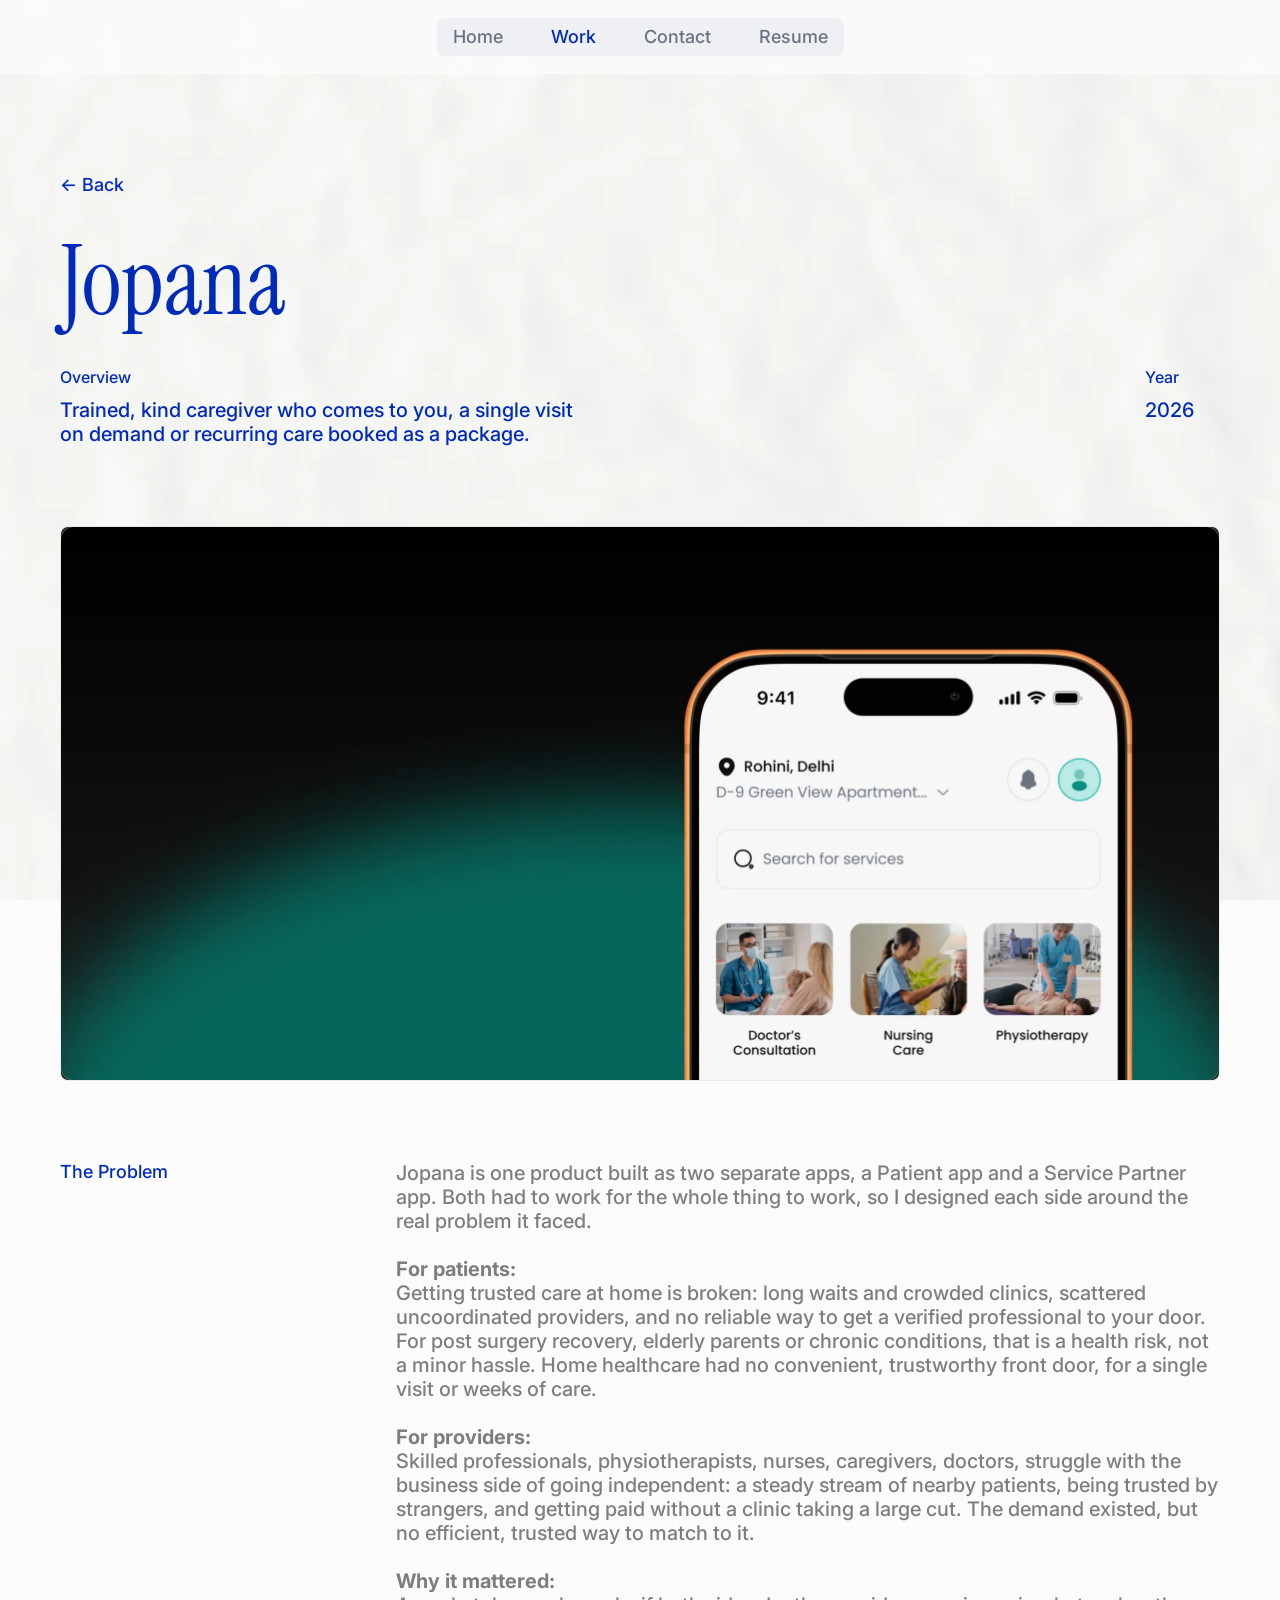
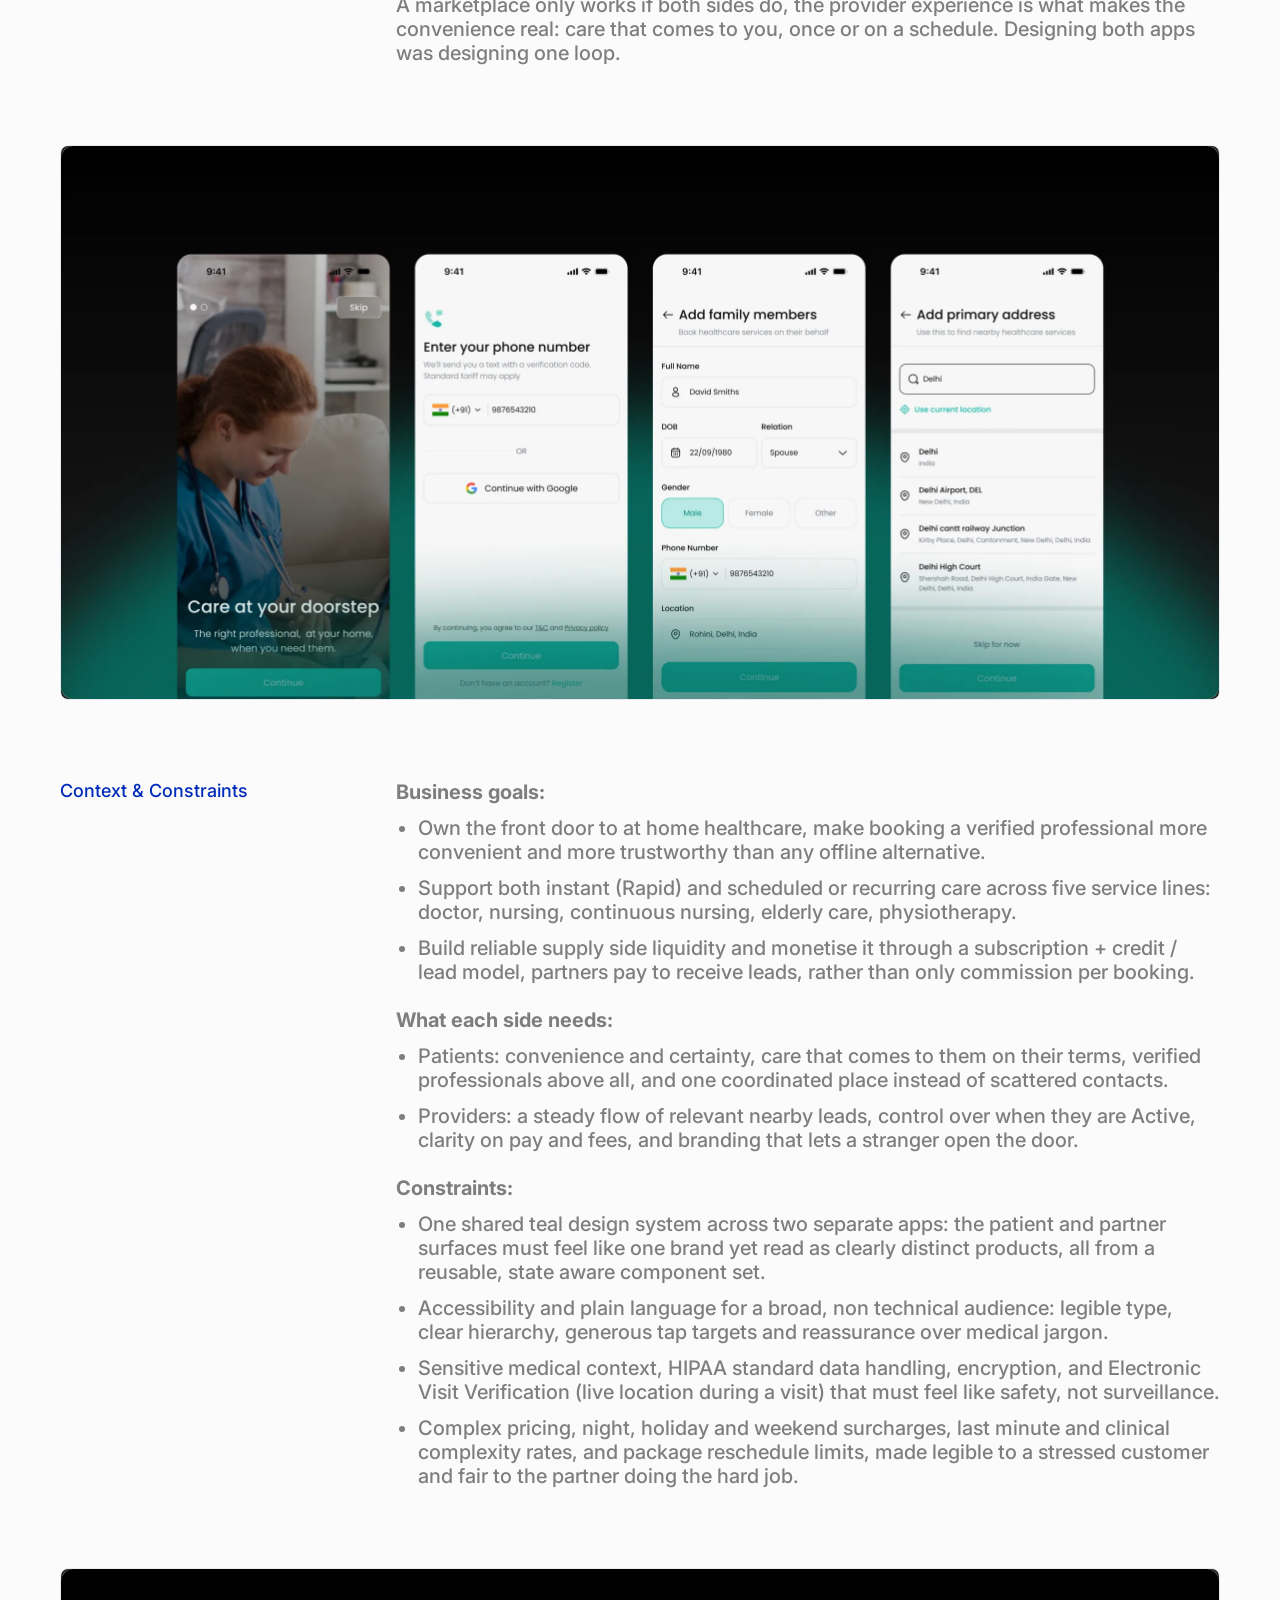
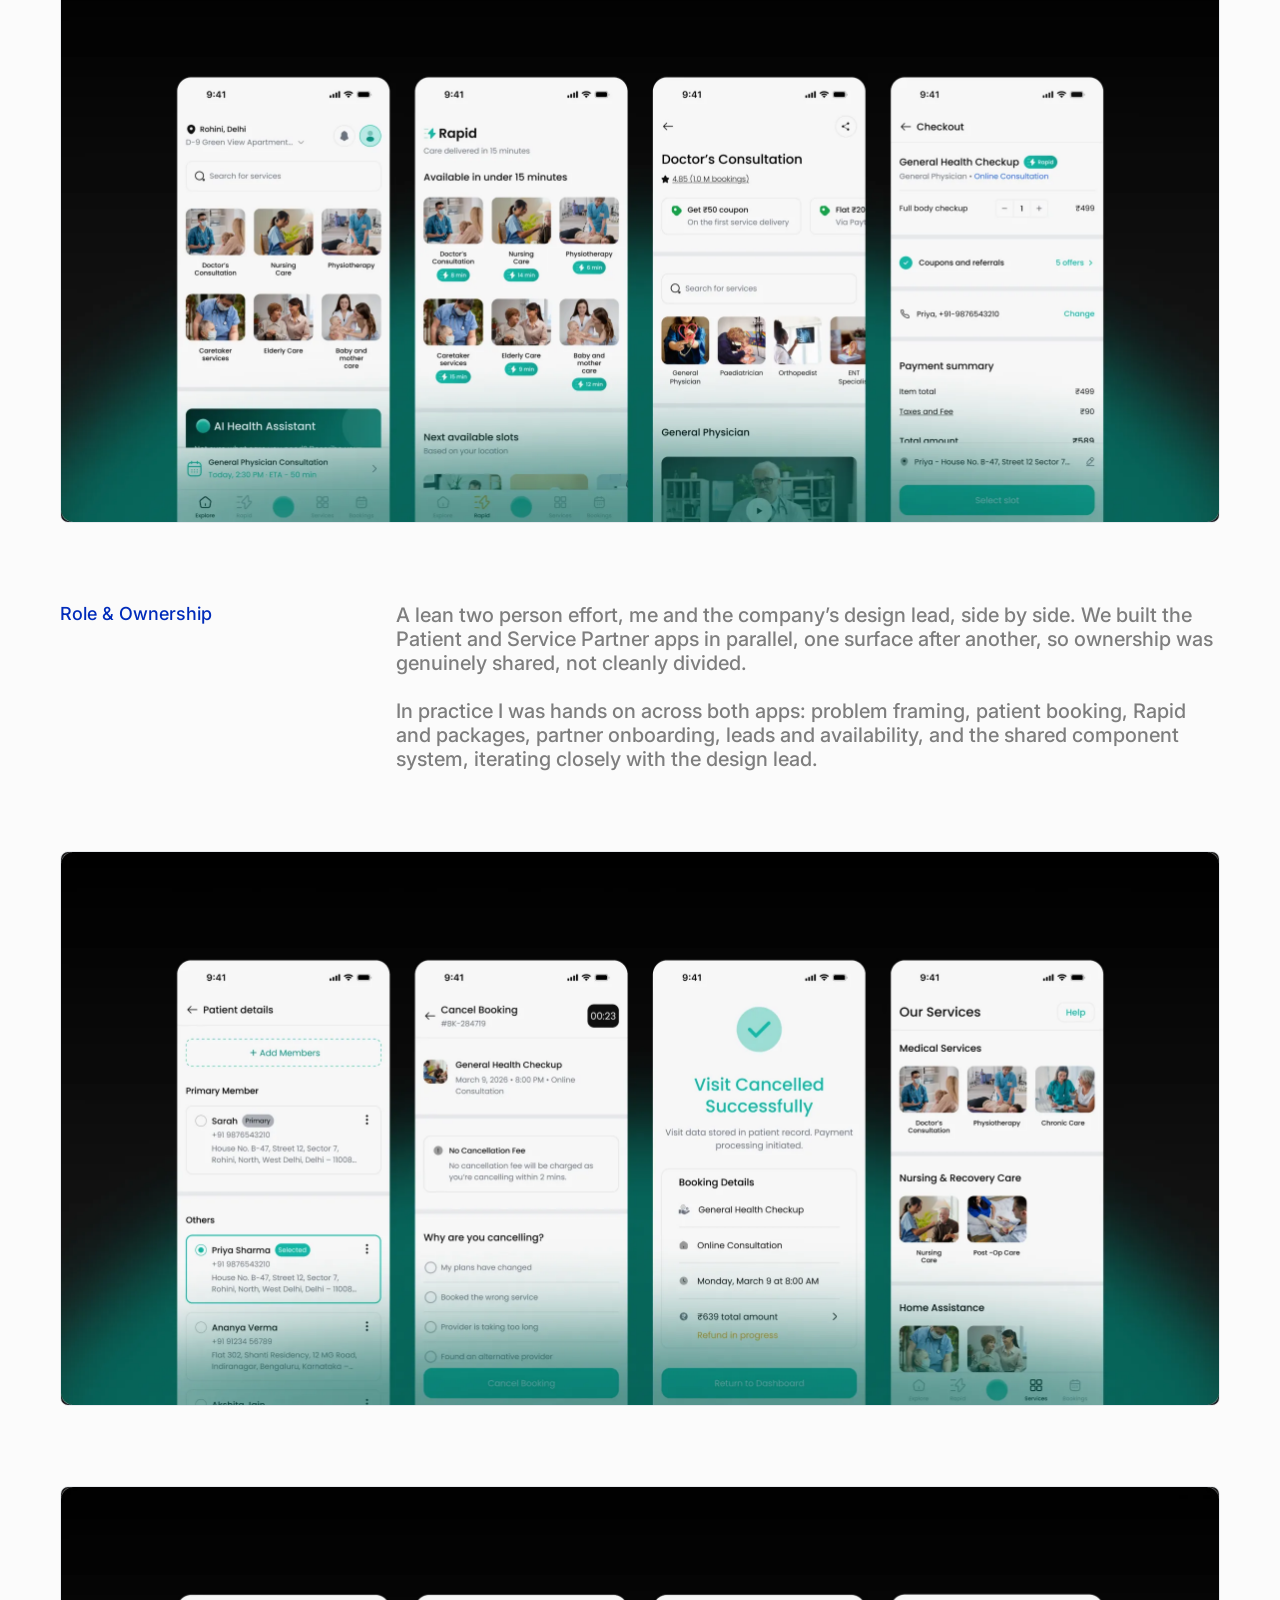
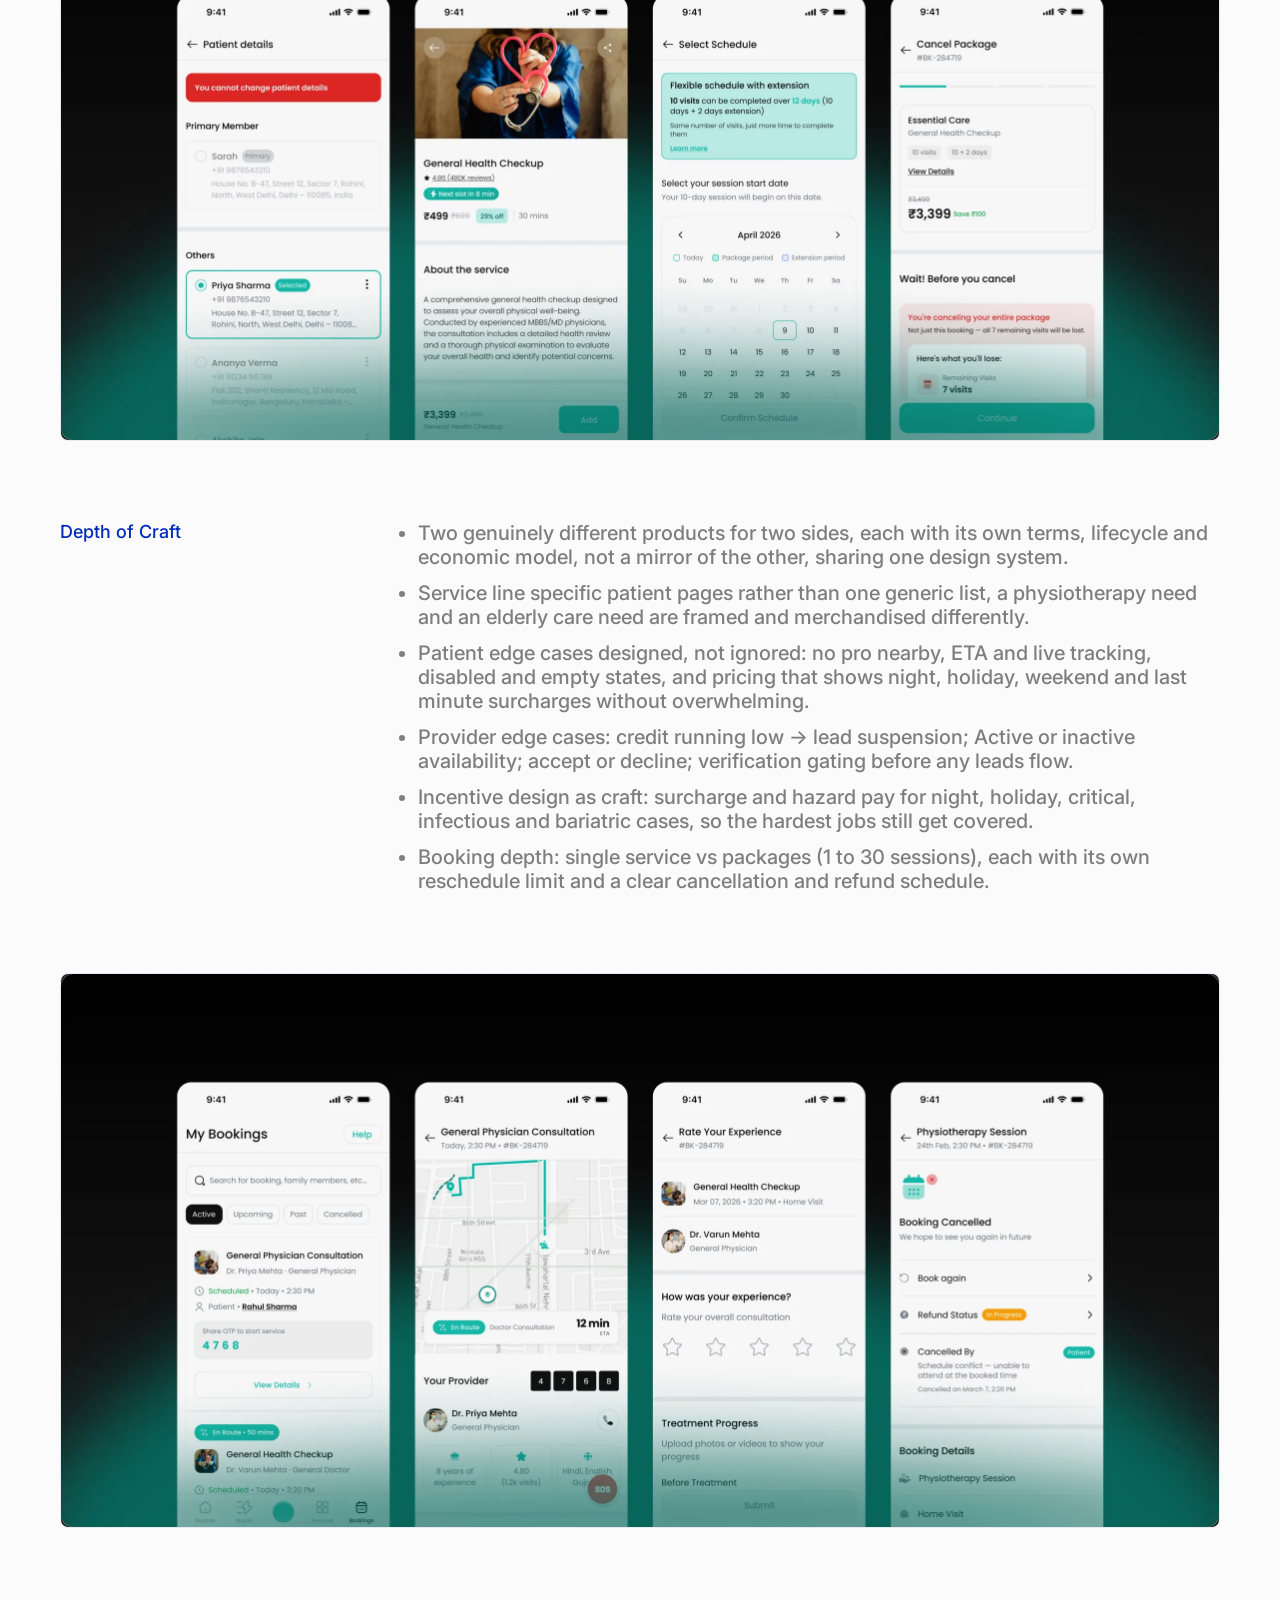
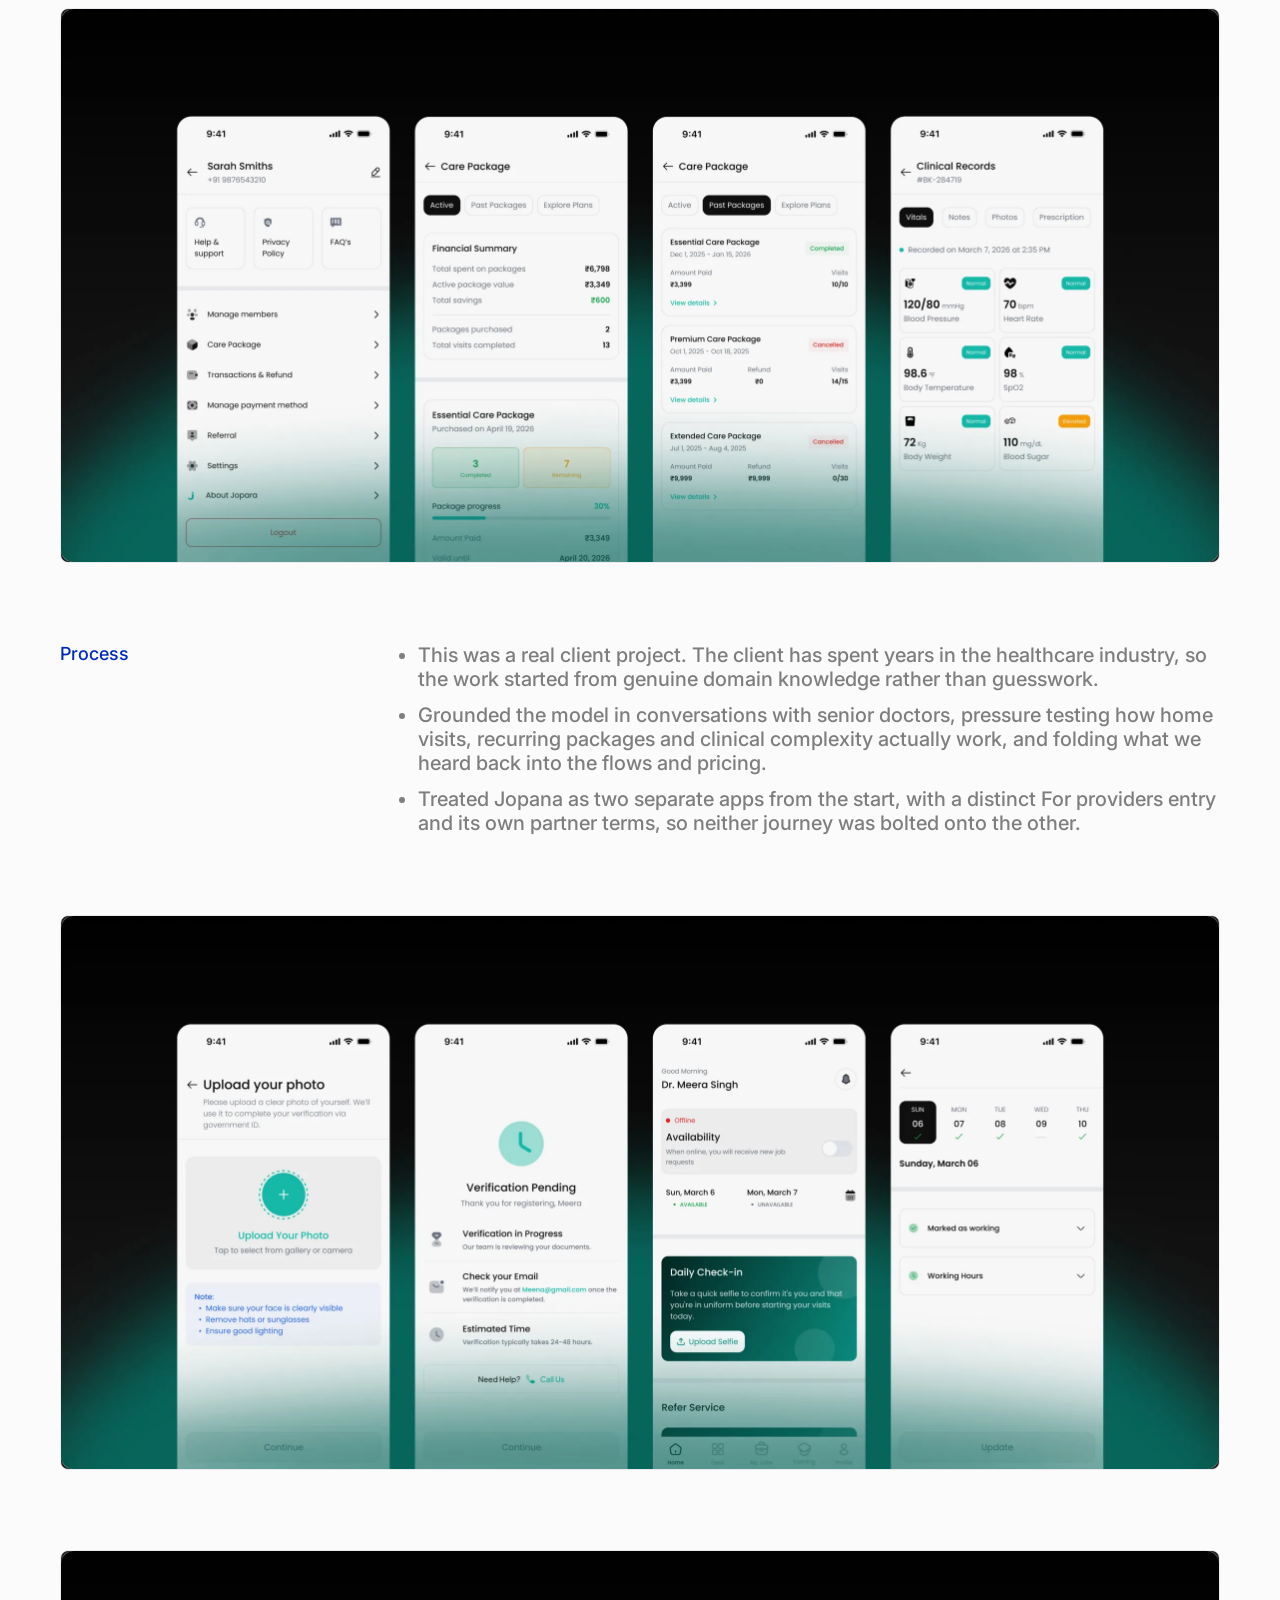
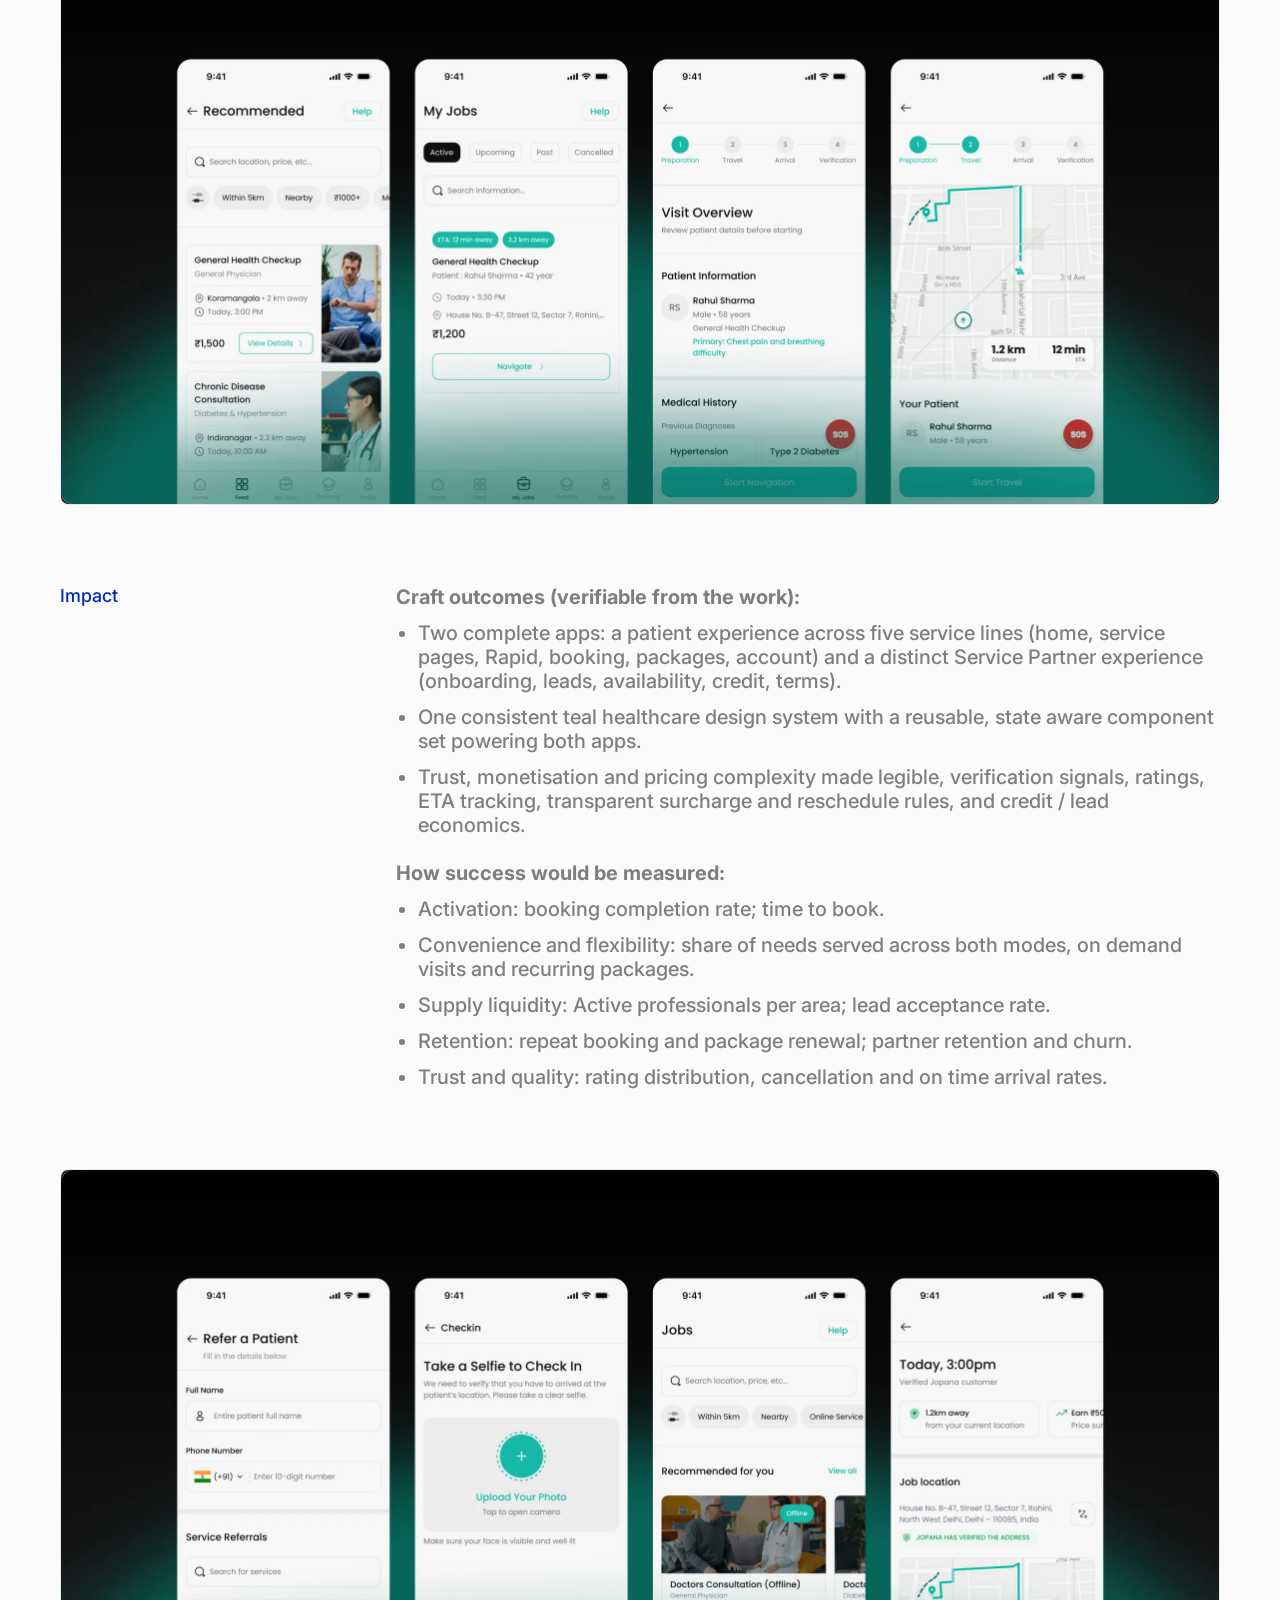
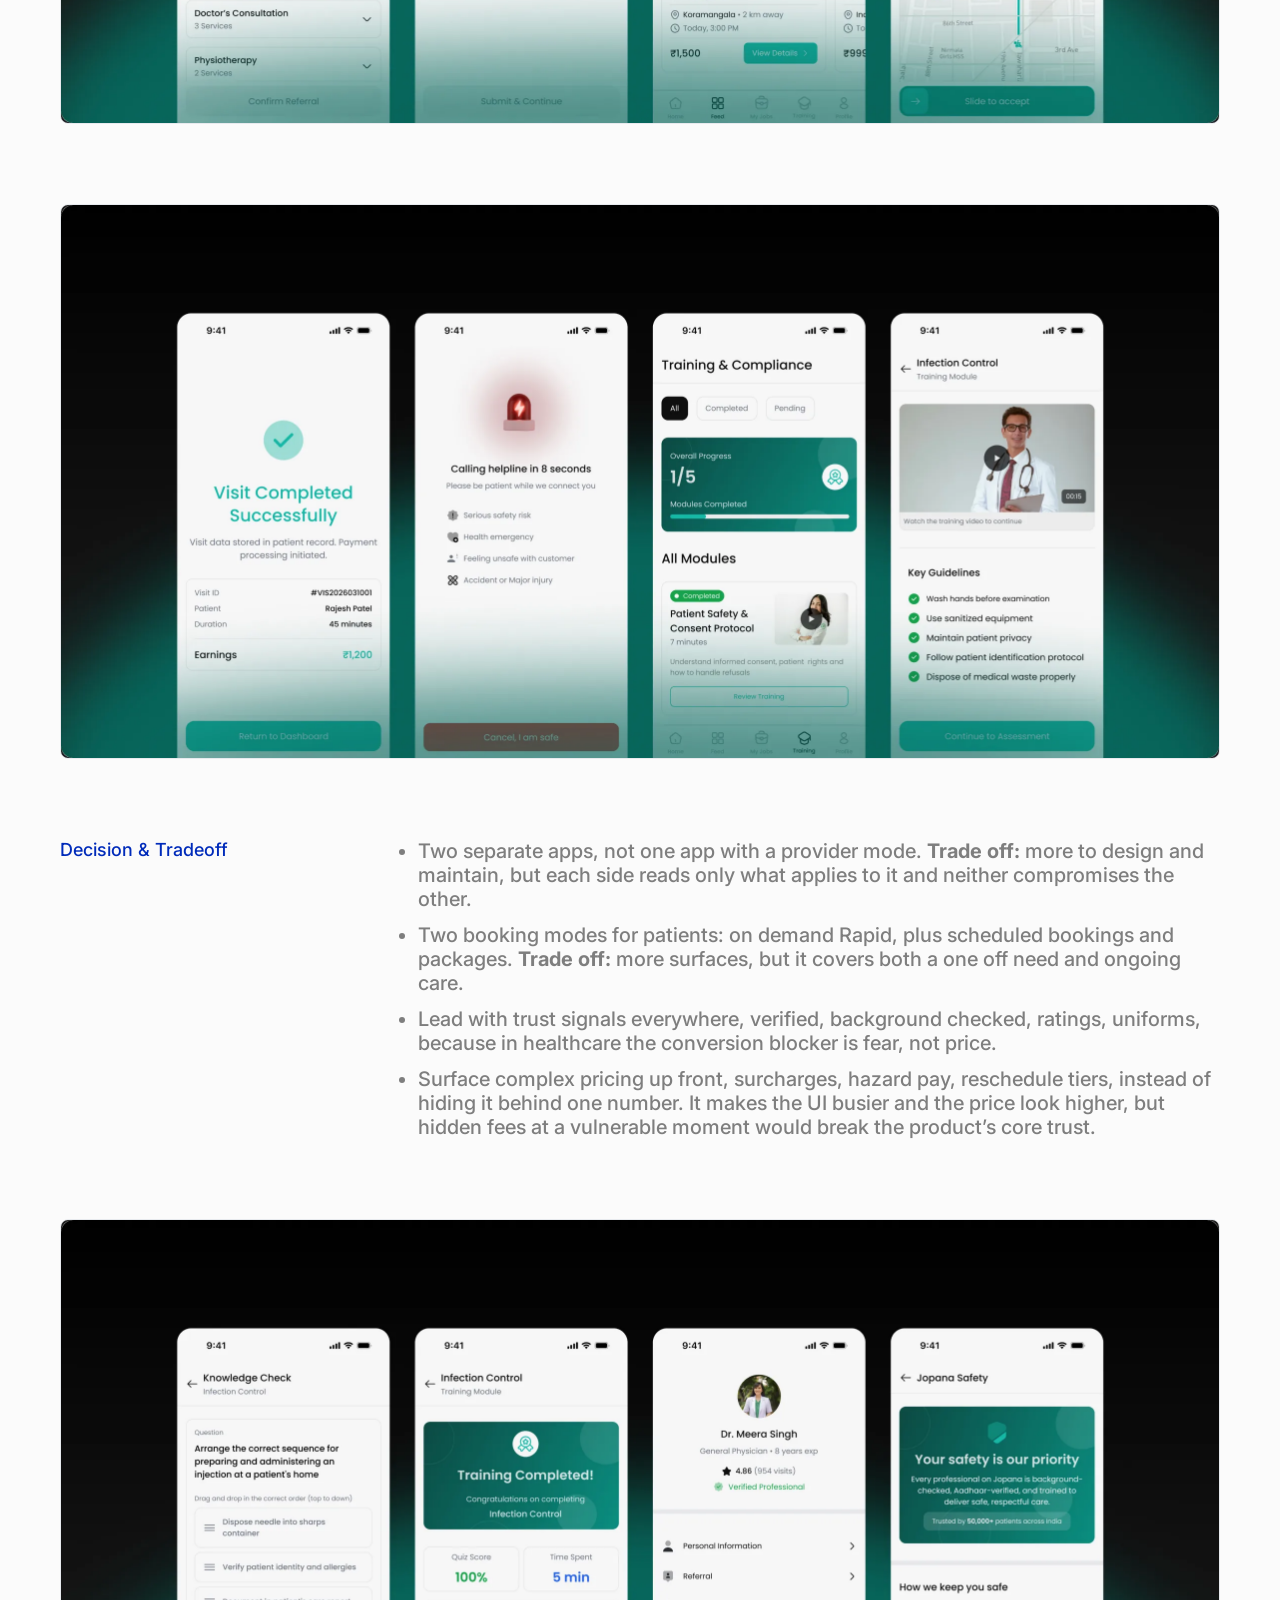
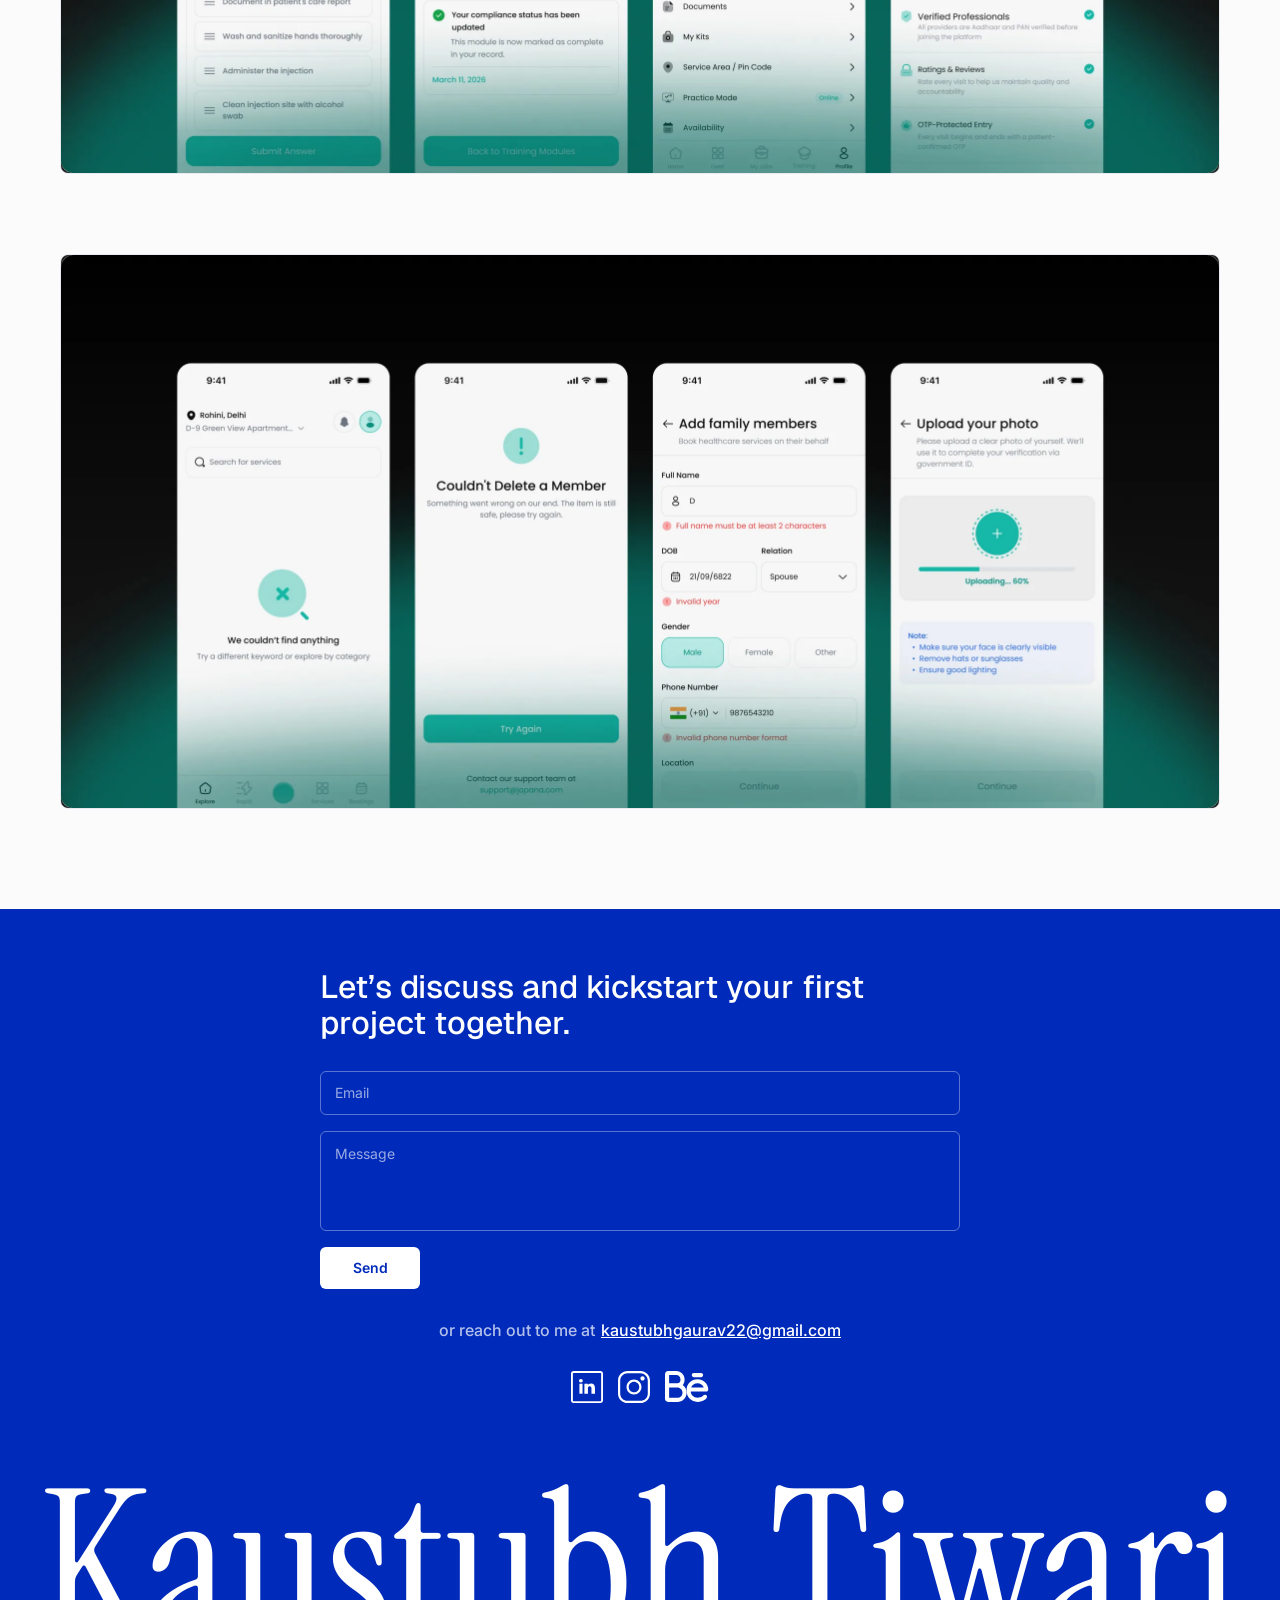
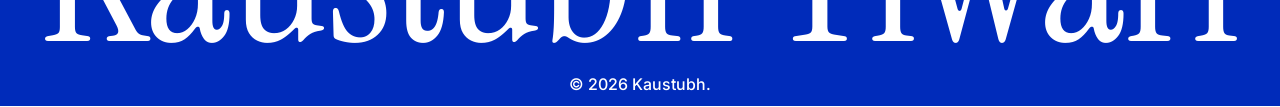
==== commit 1eb16588: "Homepage: postcard hero and grouped nav tray from Figma Hero: the avatar, name and two line tagline " ====
--- a/case-jopana.html
+++ b/case-jopana.html
@@ -17,10 +17,12 @@
 <body>
 
 <nav class="nav">
-  <a class="pill" href="index.html">Home</a>
-  <a class="pill" href="work.html">Work</a>
-  <a class="pill" href="#contact">Contact</a>
-  <a class="pill" href="https://drive.google.com/file/d/1IlaySMHLkv5Y7w4LRYgcFy8eMSJbB-ok/view?usp=sharing" target="_blank" rel="noopener">Resume</a>
+  <div class="pills">
+    <a class="pill" href="index.html">Home</a>
+    <a class="pill" href="work.html" aria-current="page">Work</a>
+    <a class="pill" href="#contact">Contact</a>
+    <a class="pill" href="https://drive.google.com/file/d/1IlaySMHLkv5Y7w4LRYgcFy8eMSJbB-ok/view?usp=sharing" target="_blank" rel="noopener">Resume</a>
+  </div>
 </nav>
 
 <main class="col col--case">
--- a/styles.css
+++ b/styles.css
@@ -6,8 +6,11 @@
   --bg: #fbfbfb;
   --pill: #eef0f3;
   --grey: #7e7e7e;
+  --muted: #6b7280; /* nav item at rest */
+  --ink: #0f0f0f;   /* nav item on hover */
   --border: #e7eaee;
   --col: 640px;
+  --hero: 747px; /* the postcard runs wider than the column it sits in */
   --media-radius: 24px; /* matches the card image radius in the Figma file */
 }
 
@@ -27,29 +30,65 @@
   -webkit-font-smoothing: antialiased;
 }
 
+/* Paper backdrop. A fixed pseudo element rather than background-attachment: fixed,
+   which iOS Safari renders wrong. The 6px blur from the Figma layer is baked into
+   the webp, so nothing has to run a filter on a full viewport layer while scrolling. */
+body::before {
+  content: "";
+  position: fixed;
+  inset: 0;
+  z-index: 0;
+  background: url("assets/paper-texture.webp") center / cover no-repeat;
+  pointer-events: none;
+}
+.nav, .col, .footer { position: relative; z-index: 1; }
+
 img { display: block; max-width: 100%; }
 a { color: inherit; }
 
+/* in the accessibility tree, out of the visual layout */
+.sr-only {
+  position: absolute;
+  width: 1px; height: 1px;
+  margin: -1px; padding: 0;
+  overflow: hidden;
+  clip-path: inset(50%);
+  white-space: nowrap;
+  border: 0;
+}
+
 /* ---------- nav ---------- */
+/* One grey tray holding all four items, rather than four separate pills. */
 .nav {
   display: flex;
   justify-content: center;
   align-items: center;
-  gap: 54px;
   height: 74px;
   padding: 0 16px;
+  background: rgb(251 251 251 / 0.88);
+  backdrop-filter: blur(6px);
+  -webkit-backdrop-filter: blur(6px);
+}
+.pills {
+  display: flex;
+  align-items: center;
   flex-wrap: wrap;
+  justify-content: center;
+  gap: 16px;
+  border-radius: 8px;
+  background: var(--pill);
 }
 .pill {
-  padding: 6px 12px;
-  border-radius: 999px;
-  background: var(--pill);
+  padding: 8px 16px;
+  border-radius: 8px;
+  color: var(--muted);
   font-size: 18px;
   line-height: 21.6px;
   text-decoration: none;
-  transition: background 120ms ease, color 120ms ease;
-}
-.pill:hover, .pill:focus-visible { background: var(--blue); color: #fff; }
+  transition: color 120ms ease;
+}
+.pill:hover, .pill:focus-visible { color: var(--ink); }
+.pill[aria-current="page"] { color: var(--blue); }
 
 /* ---------- column ---------- */
 .col {
@@ -62,18 +101,16 @@
 }
 
 /* ---------- hero ---------- */
-.hero { display: flex; flex-direction: column; gap: 16px; }
-.avatar-row { display: flex; align-items: flex-end; gap: 12px; }
-.avatar-wrap { position: relative; width: 85px; height: 85px; flex: none; }
-.avatar { width: 85px; height: 85px; border-radius: 10px; object-fit: cover; }
-.status-dot {
-  position: absolute; right: 0; bottom: 0;
-  width: 10px; height: 10px; border-radius: 50%;
-  background: var(--blue); border: 2px solid var(--bg);
-}
-.name { font-size: 16px; line-height: 24px; margin: 0; font-weight: 500; }
-.tagline { display: flex; flex-direction: column; gap: 19px; width: 608px; max-width: 100%; }
-.tagline p { margin: 0; font-size: 24px; line-height: 28.8px; }
+/* The postcard is 747 wide against a 640 column, so it breaks out and recentres
+   on the viewport. min() keeps it inside the screen on narrow windows, which is
+   what stops the extra width becoming a horizontal scrollbar between breakpoints. */
+.hero {
+  position: relative;
+  left: 50%;
+  transform: translateX(-50%);
+  width: min(var(--hero), calc(100vw - 32px));
+}
+.postcard { width: 100%; height: auto; }
 
 /* ---------- section header: rule + diamond + serif label ---------- */
 .section { display: flex; flex-direction: column; gap: 24px; }
@@ -318,10 +355,11 @@
 /* ---------- mobile ---------- */
 @media (max-width: 680px) {
   :root { --col: 100%; }
-  .nav { gap: 8px; padding: 20px 16px; height: auto; }
+  /* the tray tightens up rather than shrinking: items butt together, padding drops to 14 */
+  .nav { padding: 20px 16px; height: auto; }
+  .pills { gap: 0 0; row-gap: 8px; }
+  .pill { padding: 8px 14px; }
   .col { padding: 32px 16px 56px; gap: 40px; }
-  .tagline { width: 100%; gap: 14px; }
-  .tagline p { font-size: 16px; line-height: 19.2px; }
   .head { height: auto; gap: 8px; }
   .head .label { font-size: 28px; line-height: 34px; }
   .head .dia { font-size: 18px; line-height: 22px; }
@@ -379,6 +417,13 @@
   .wordmark .copy { font-size: 14px; line-height: 17px; }
 }
 
+/* below 390 the tray no longer fits on one line, so buy the space back from padding
+   rather than letting Resume wrap onto a second row */
+@media (max-width: 400px) {
+  .nav { padding: 20px 12px; }
+  .pill { padding: 8px 12px; }
+}
+
 /* between mobile and 1160+, the case study column needs to shrink rather than overflow */
 @media (min-width: 681px) and (max-width: 1223px) {
   .col--case { width: 100%; padding-left: 32px; padding-right: 32px; }
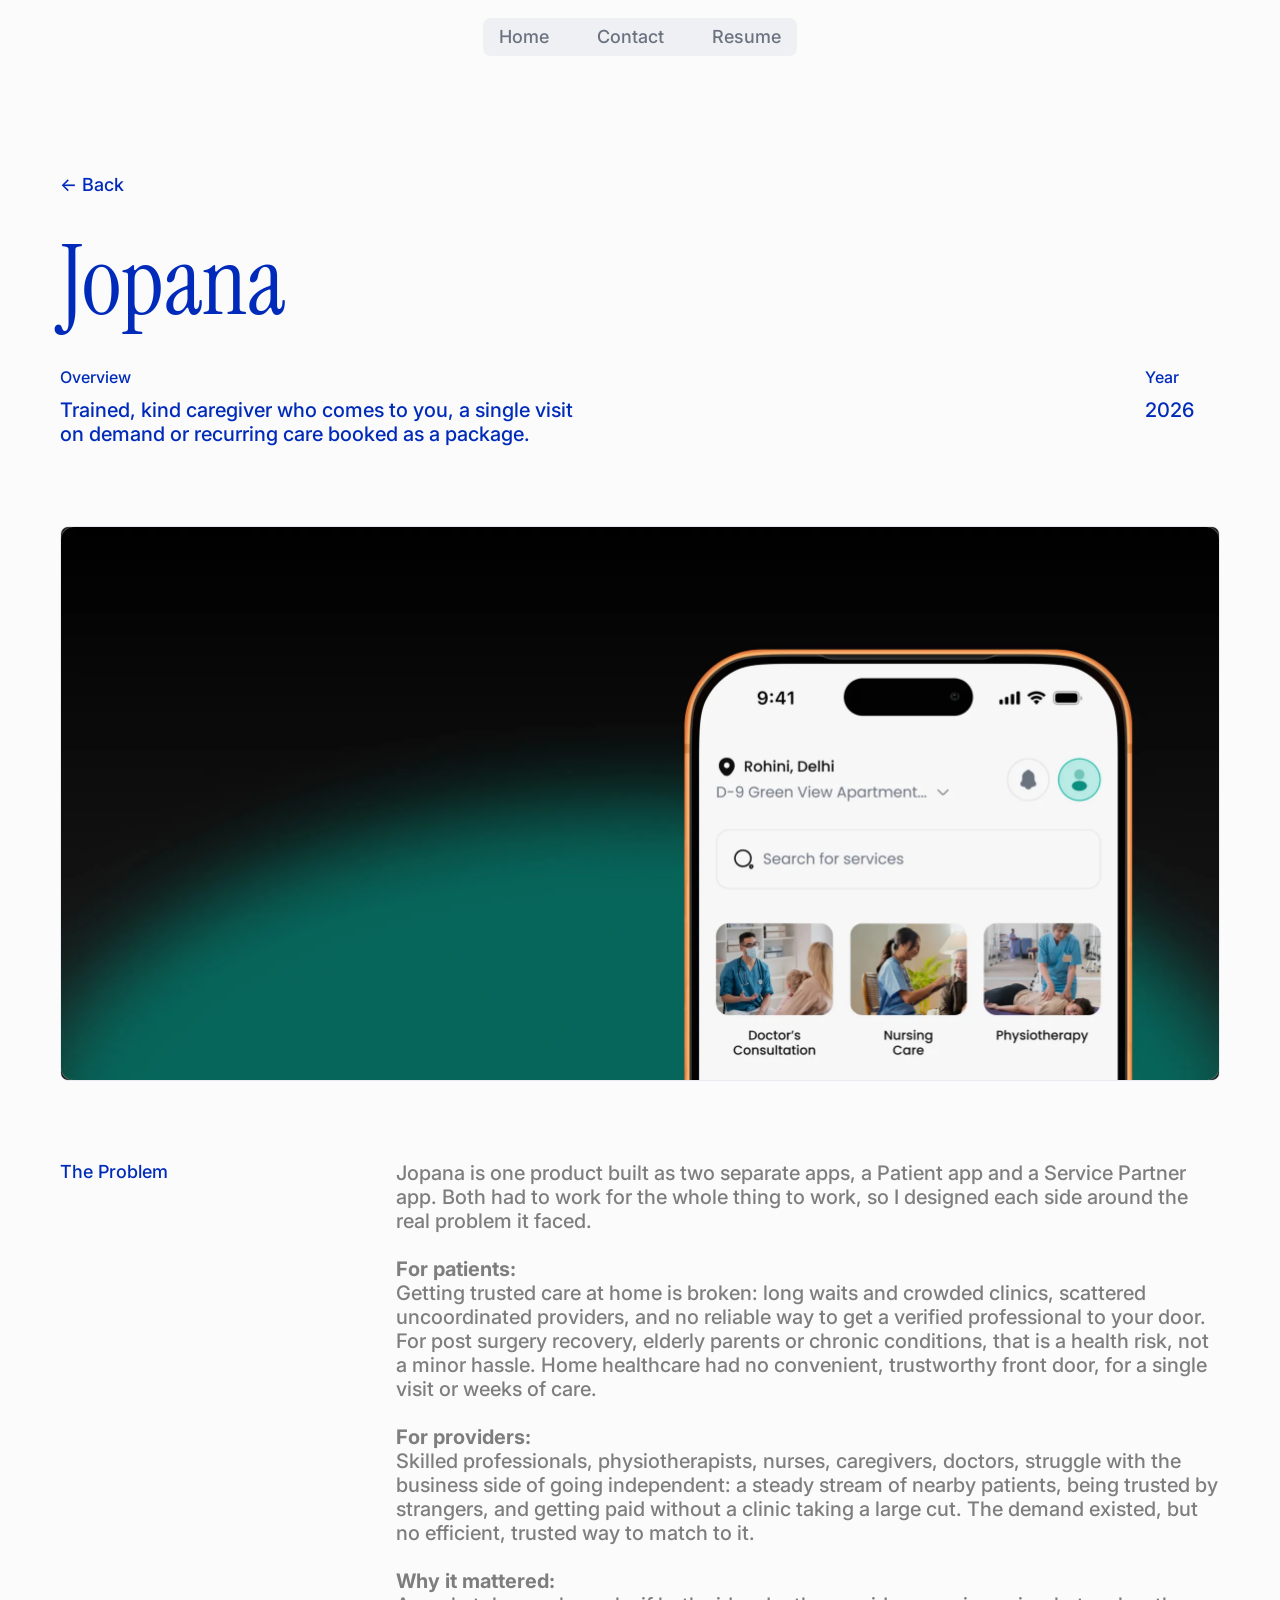
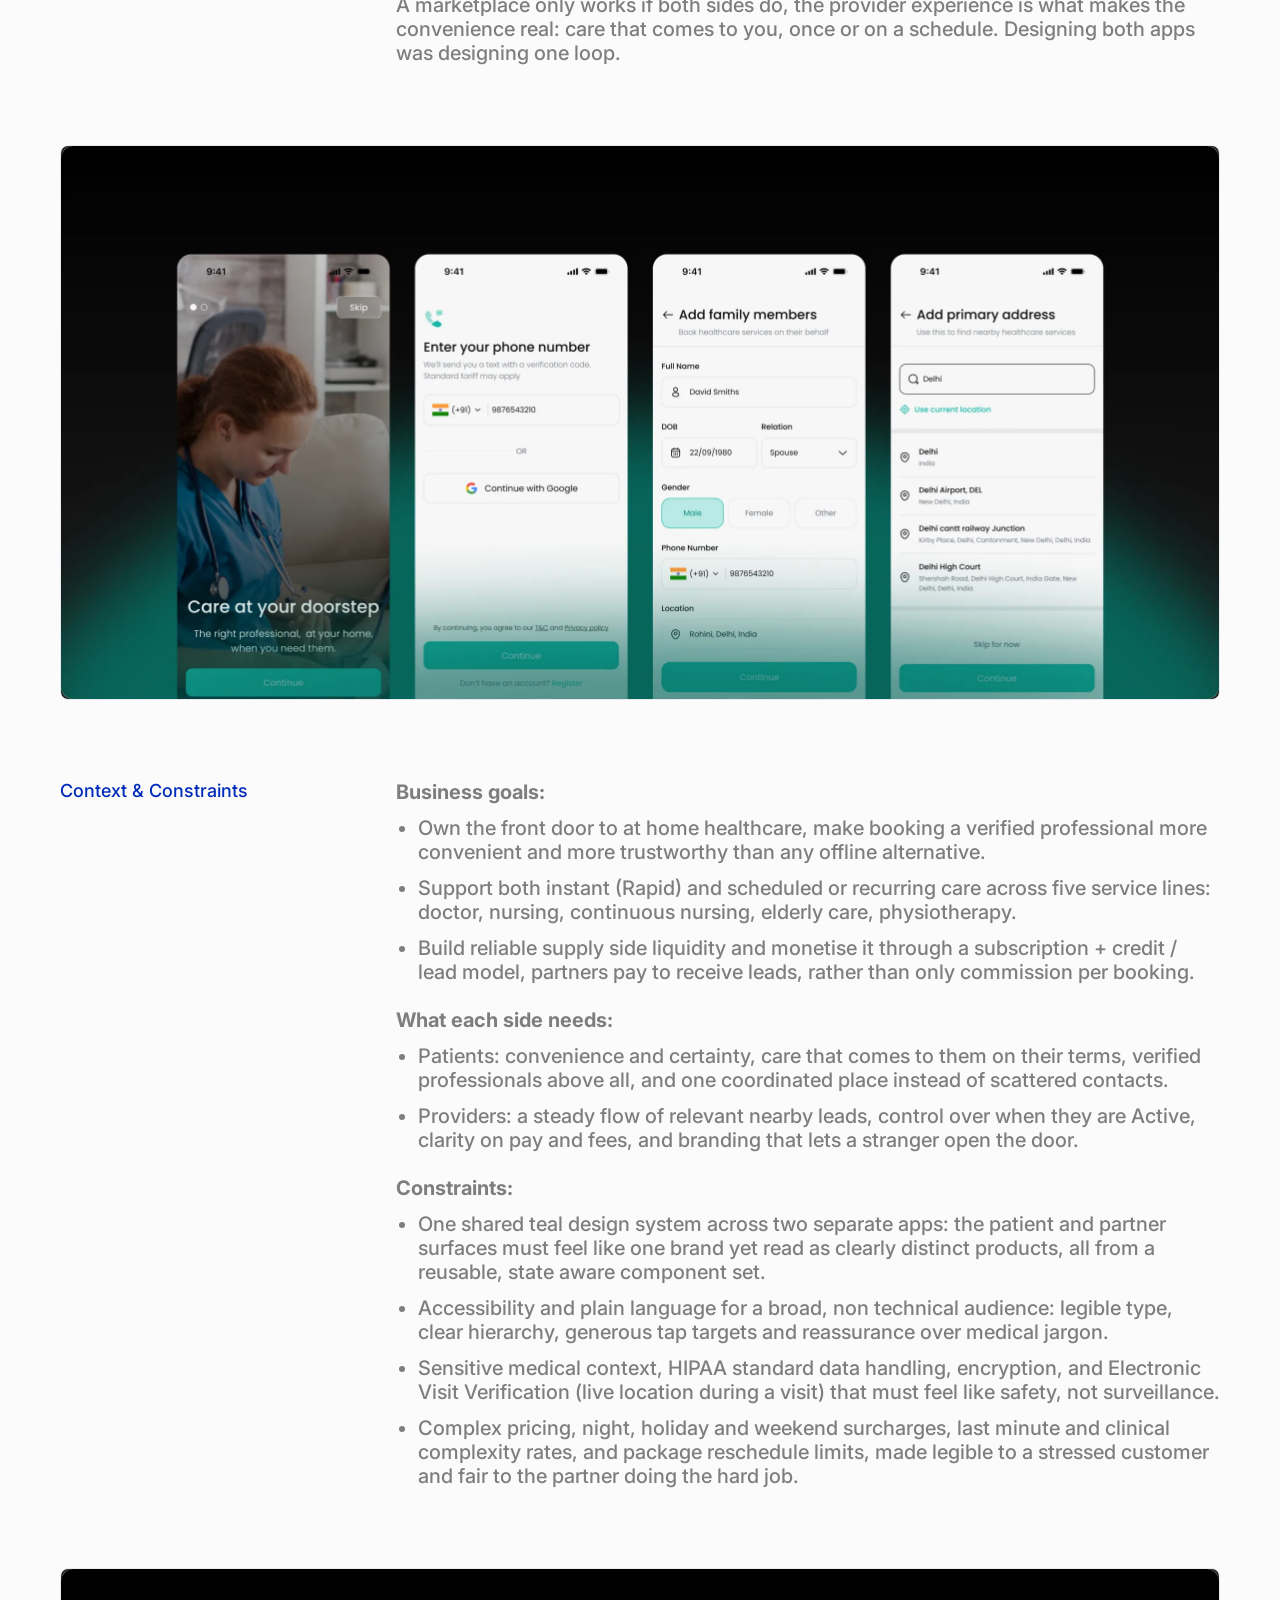
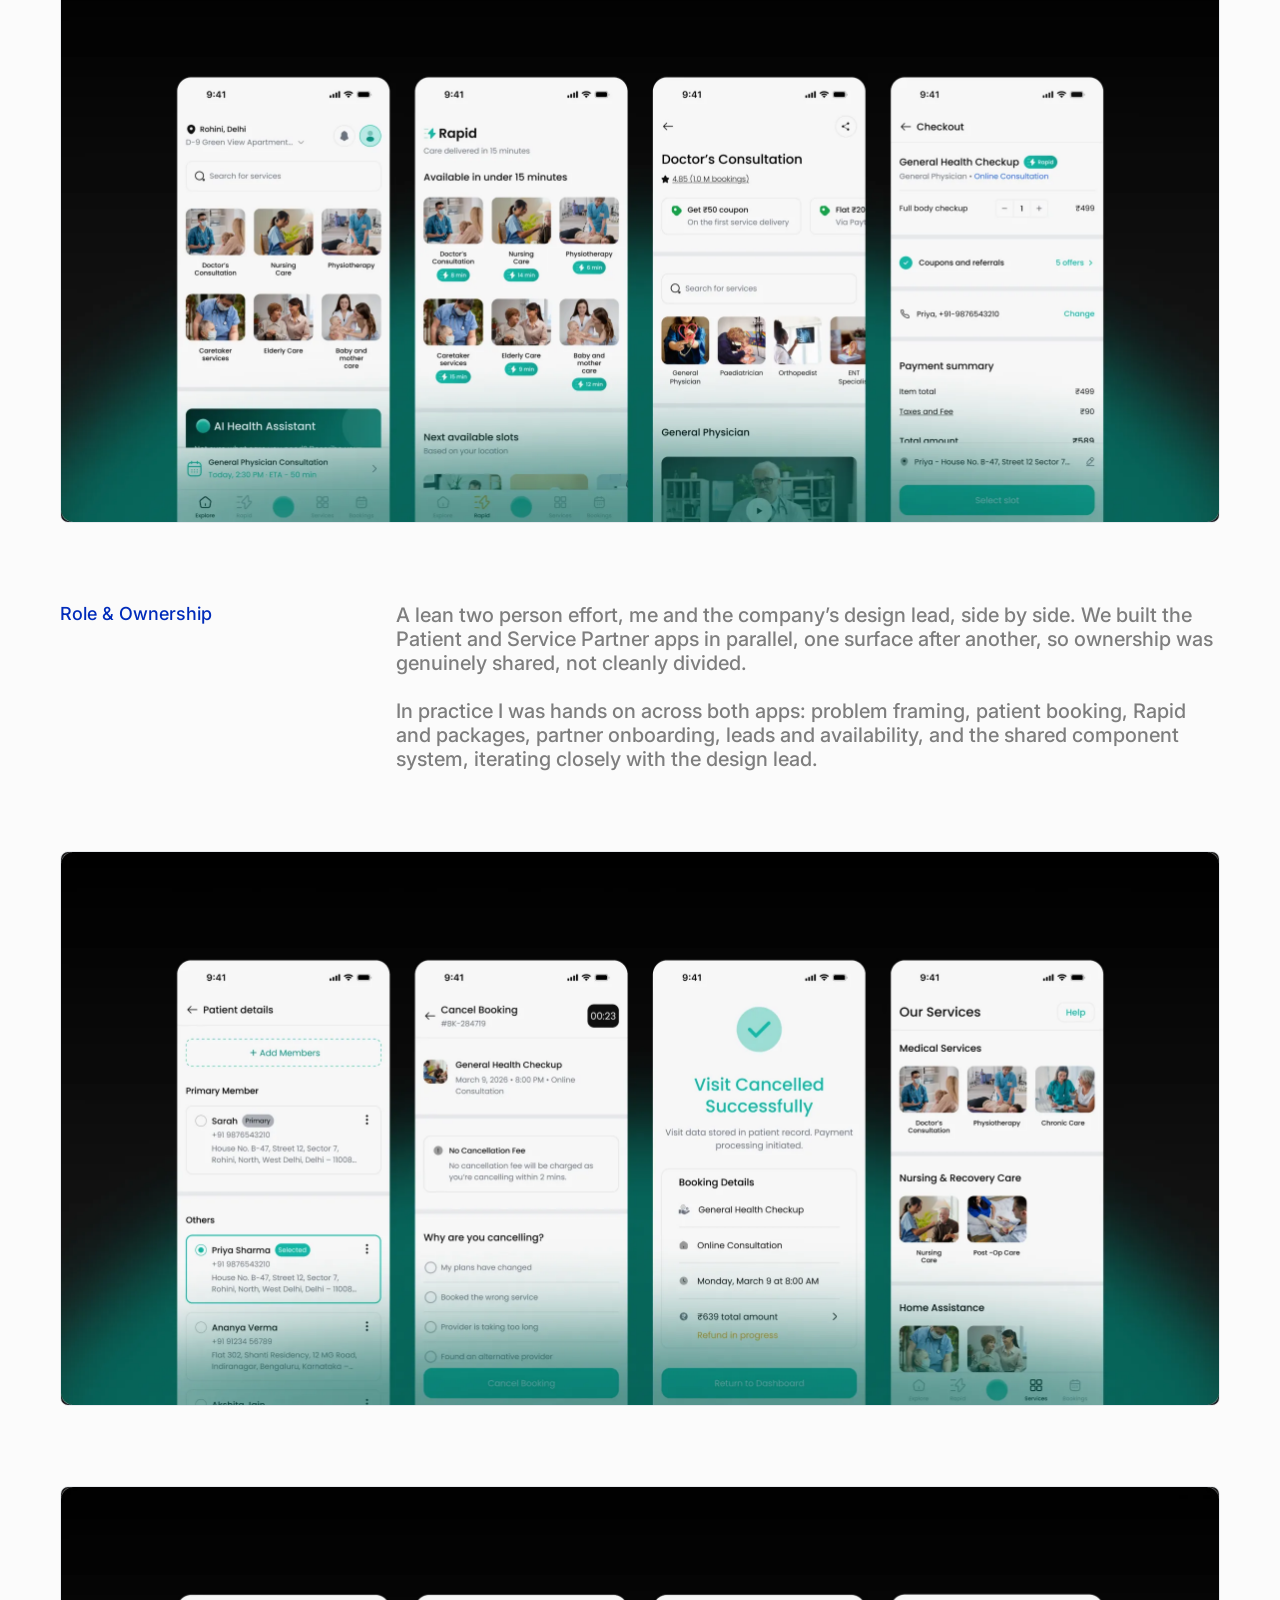
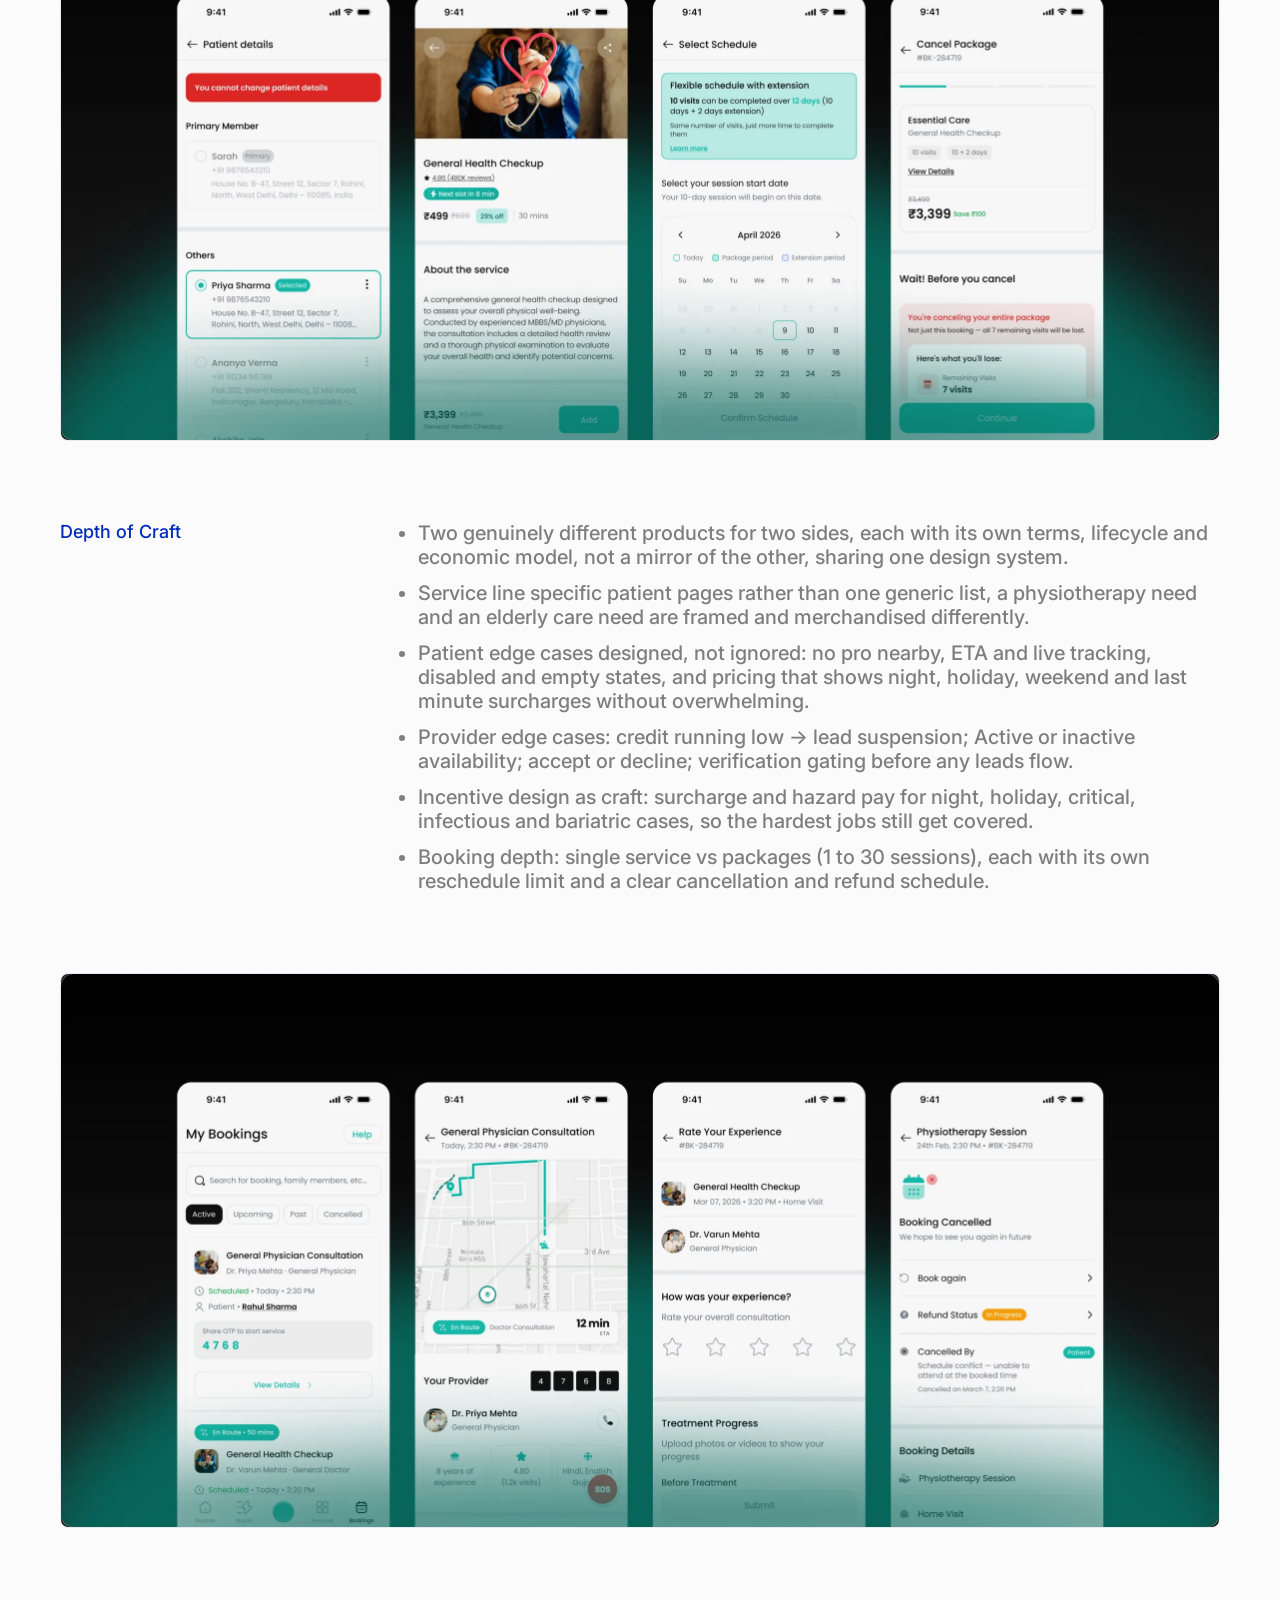
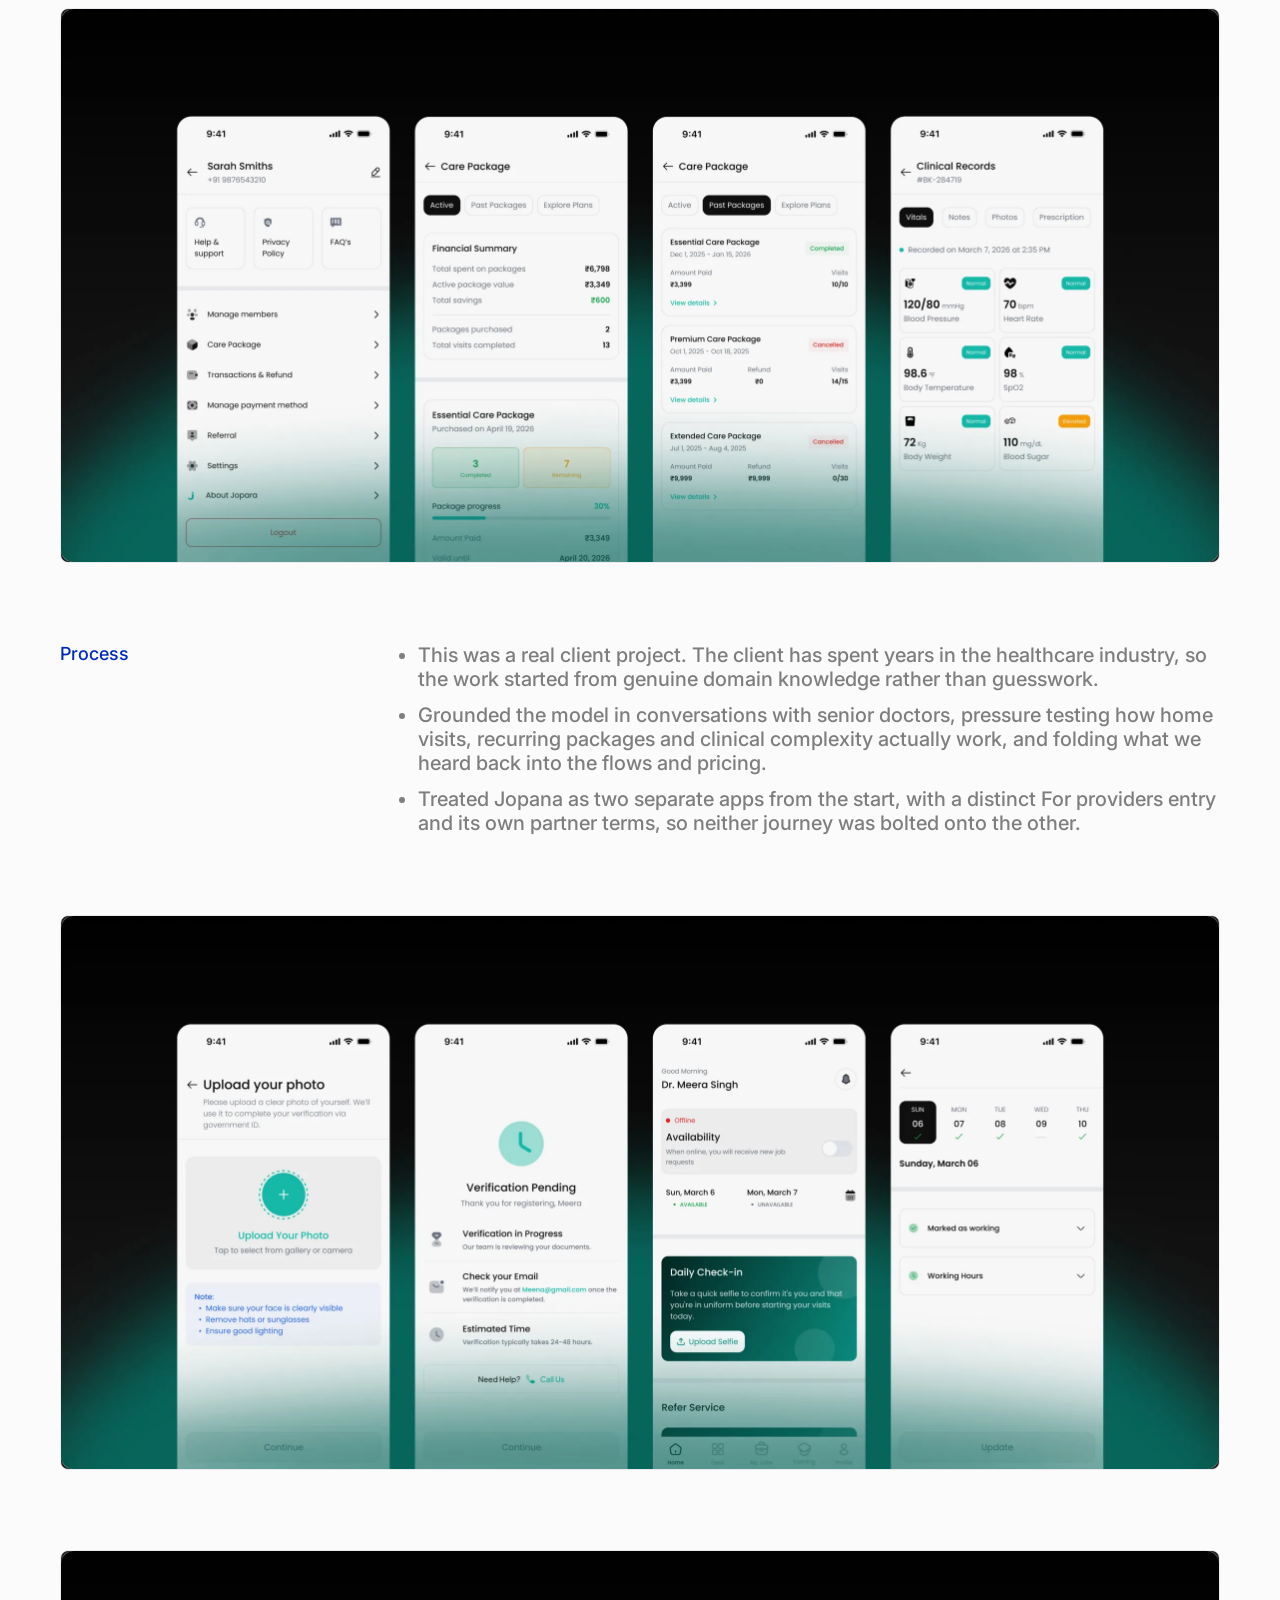
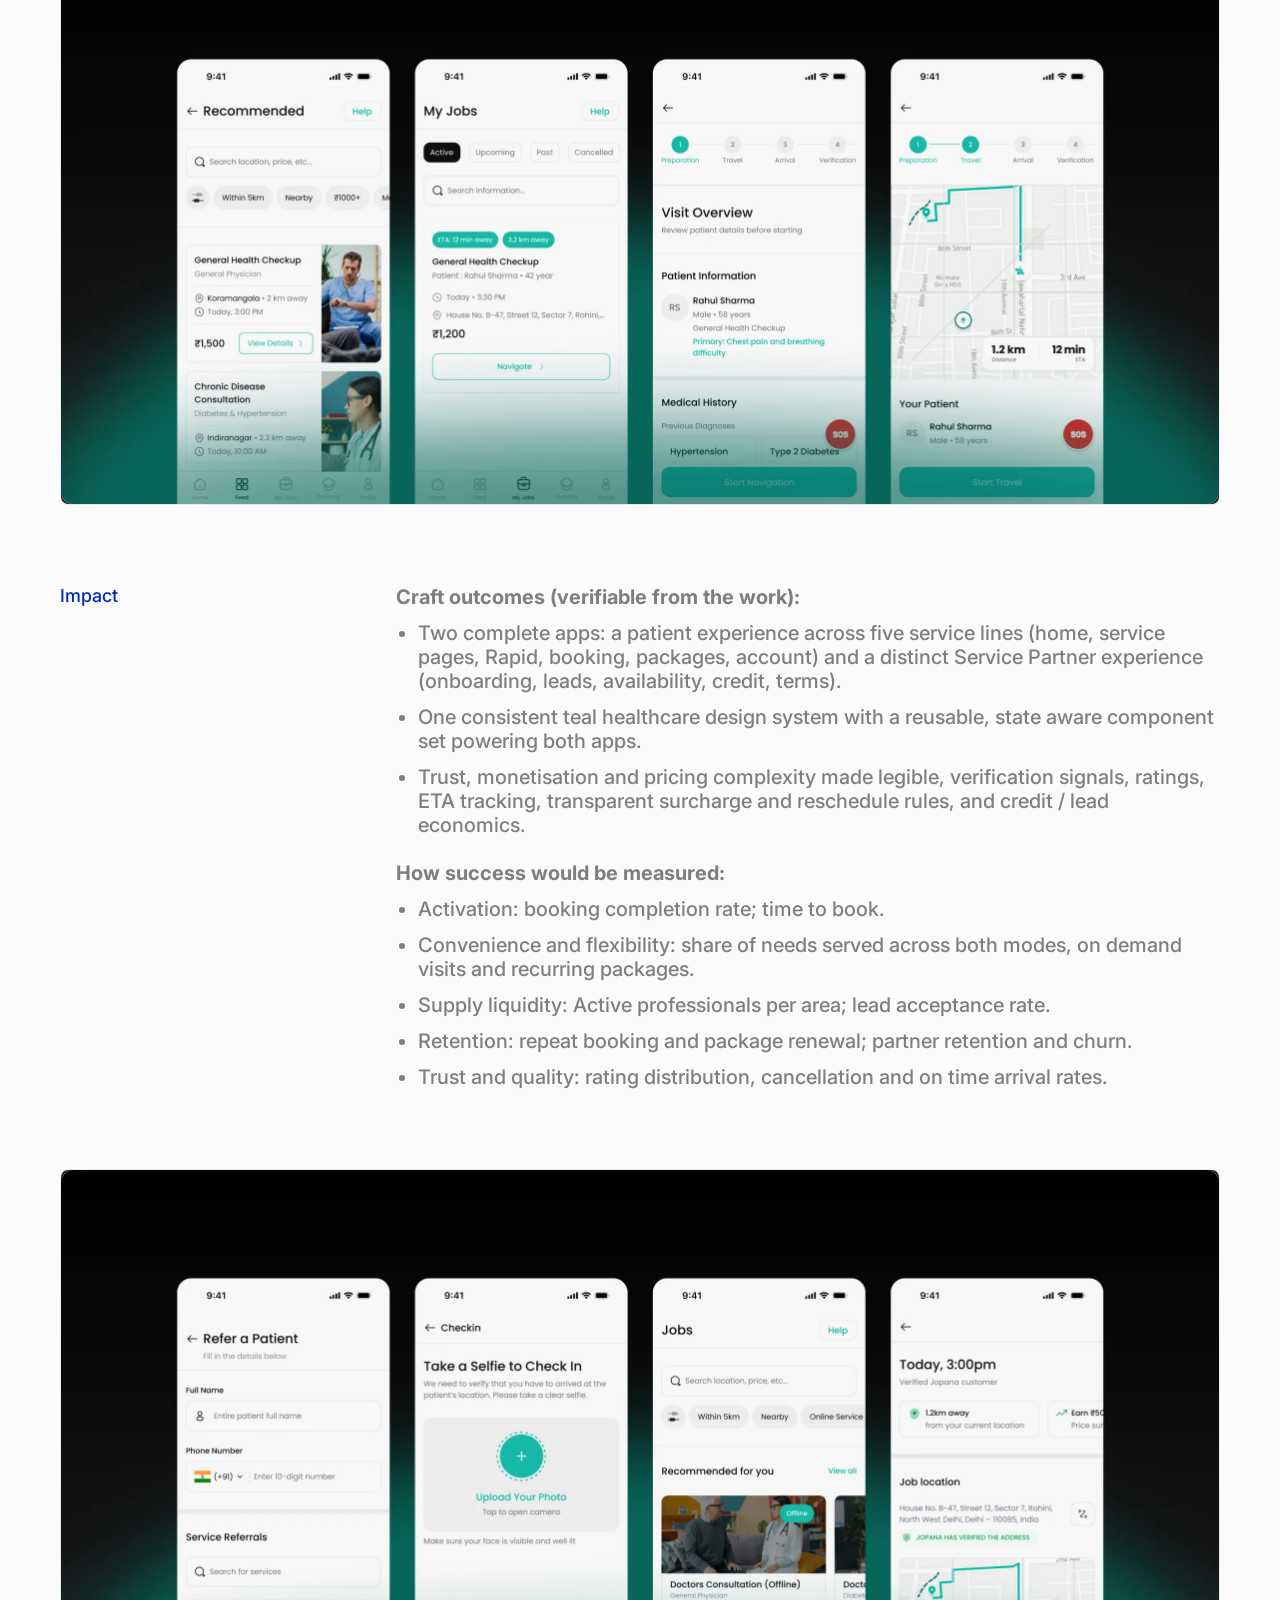
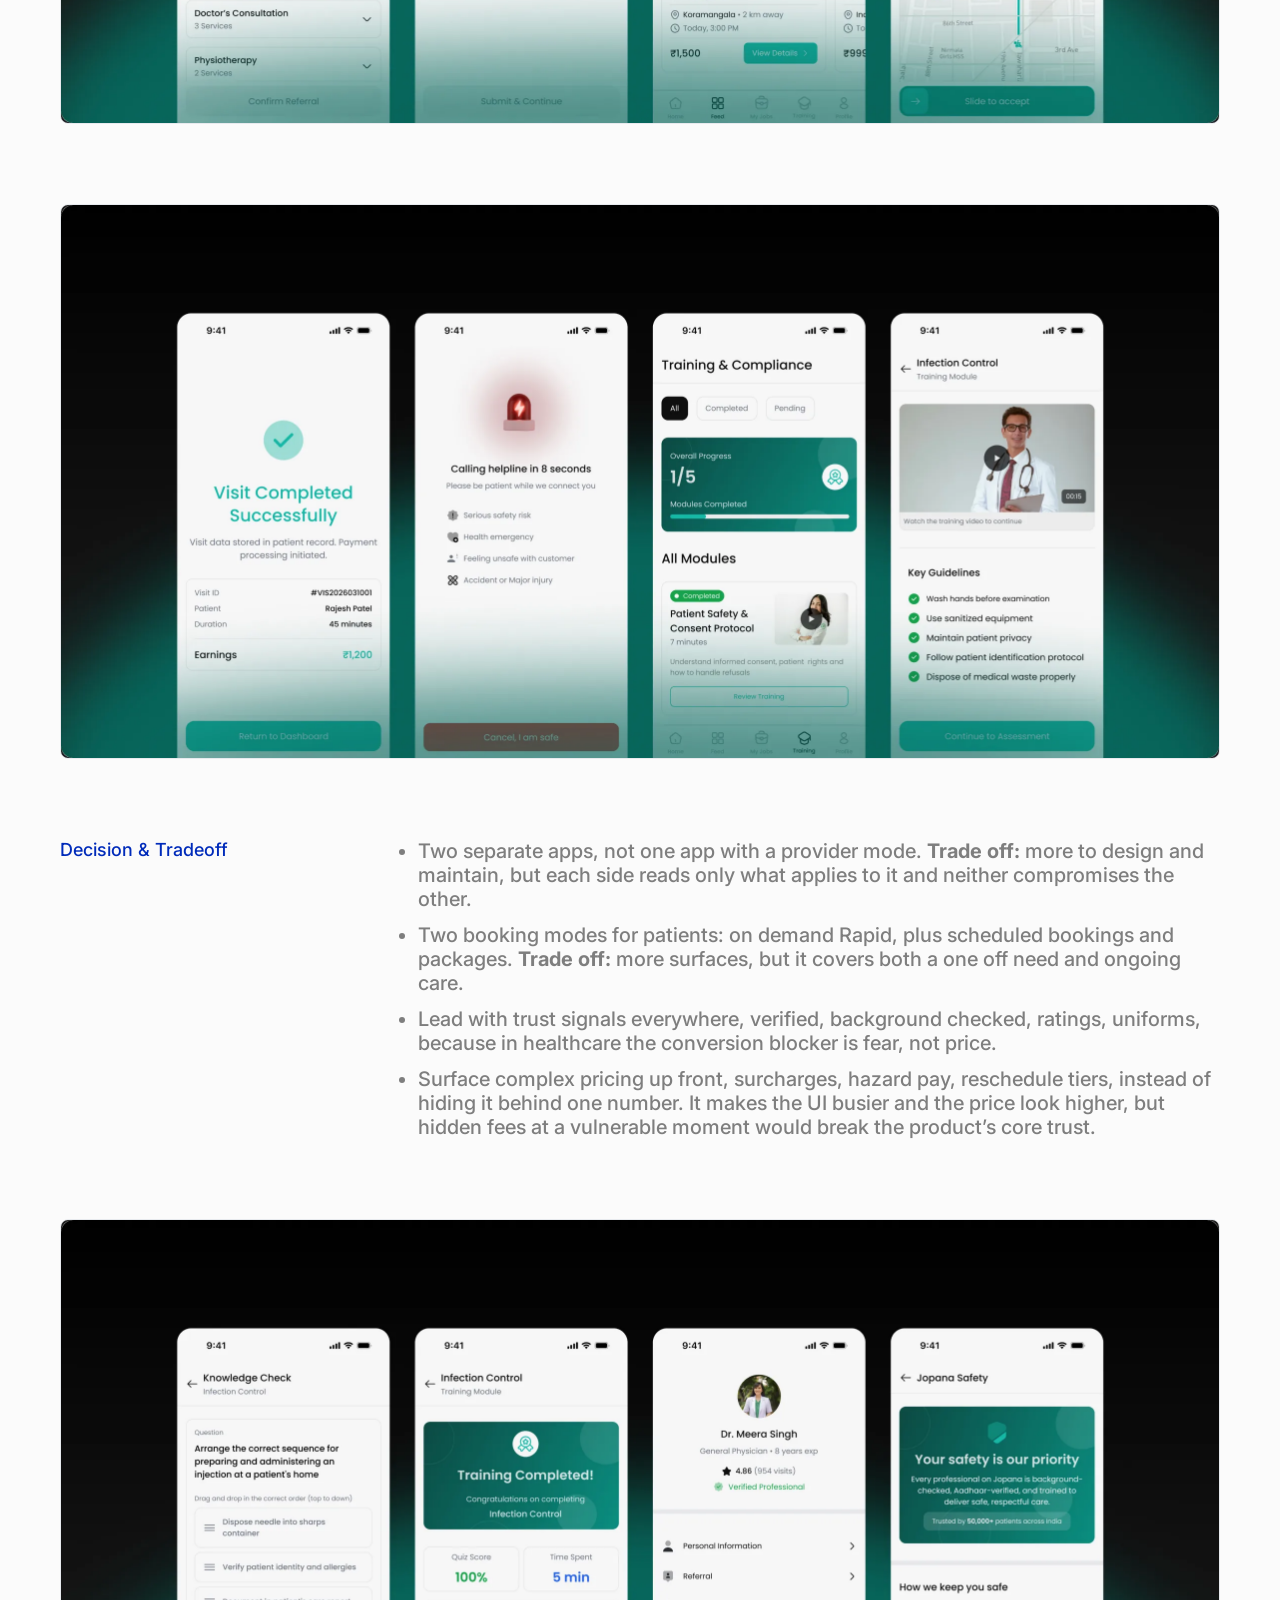
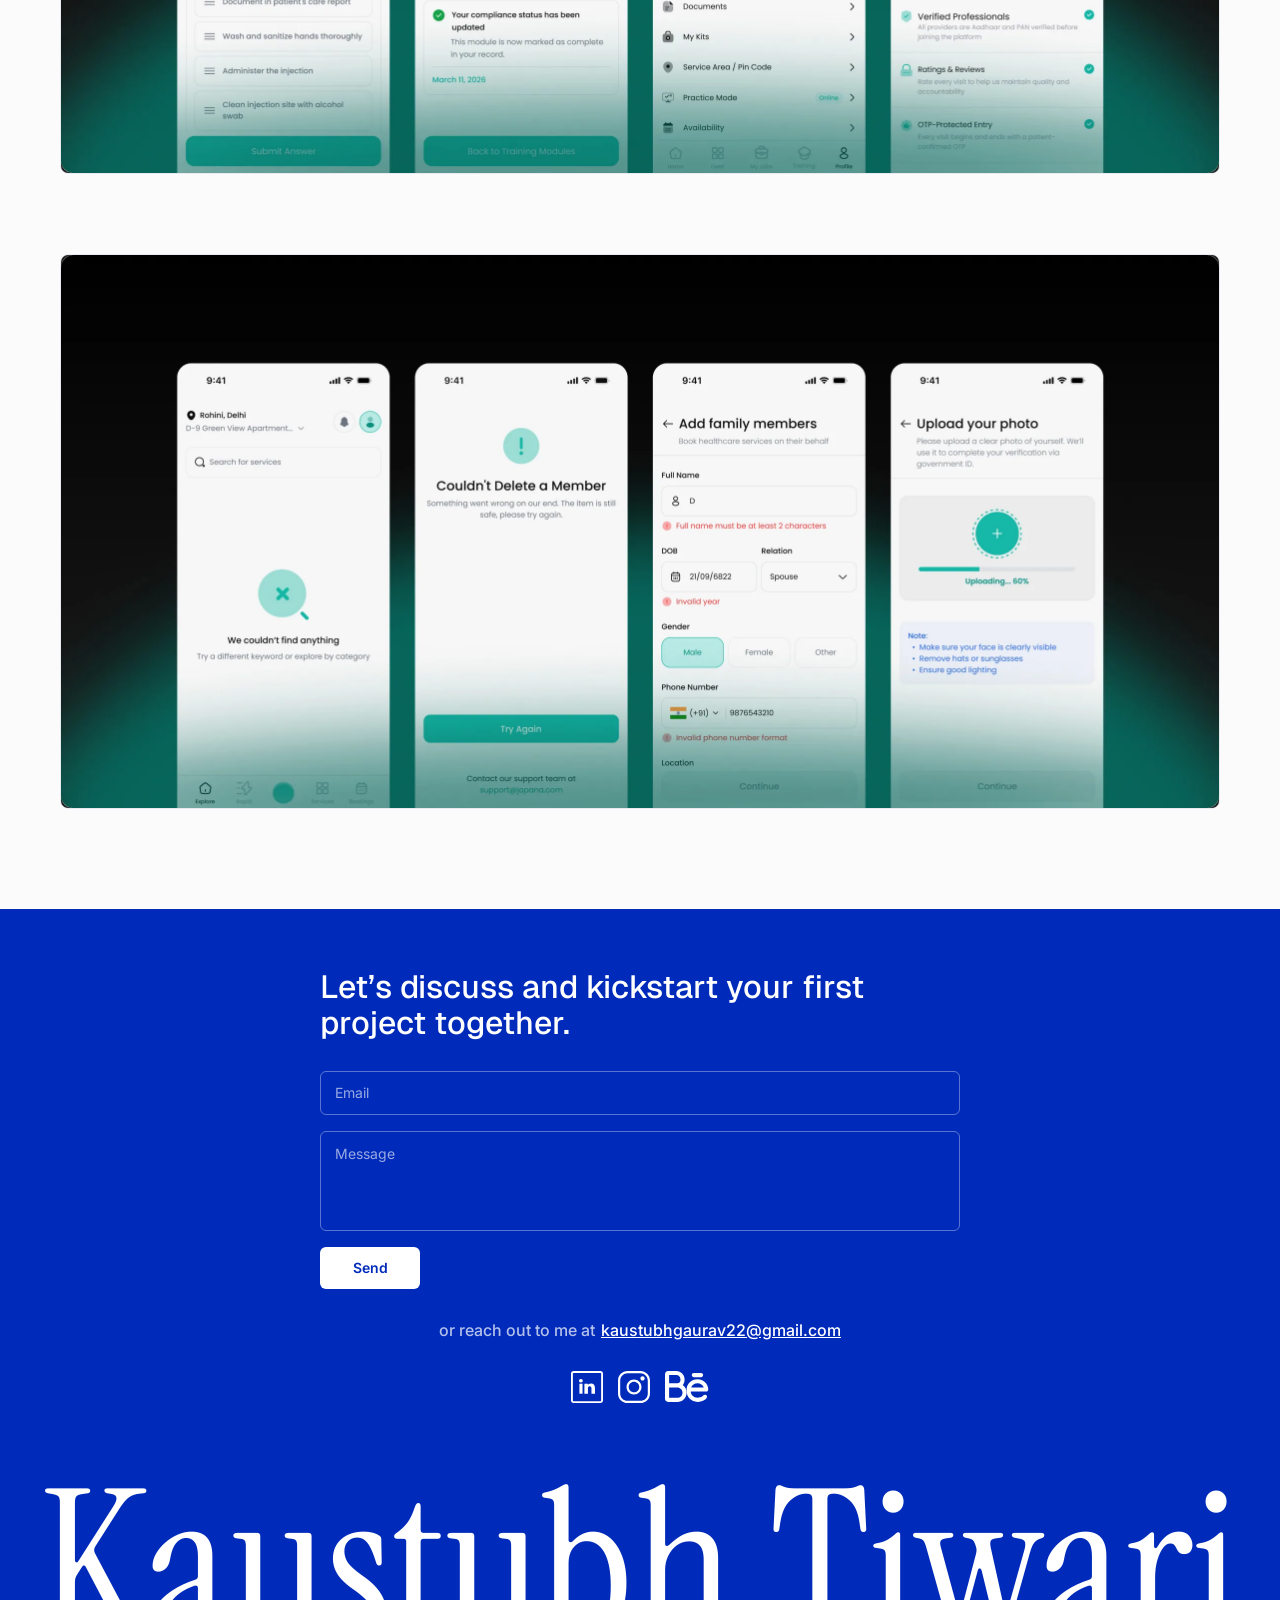
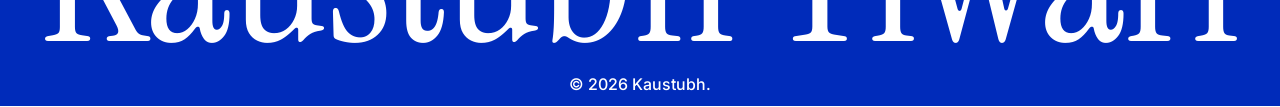
==== commit 6f962b47: "Rebuild the home page to match the desktop and mobile designs Work becomes boarding pass cards, buil" ====
--- a/case-jopana.html
+++ b/case-jopana.html
@@ -19,7 +19,6 @@
 <nav class="nav">
   <div class="pills">
     <a class="pill" href="index.html">Home</a>
-    <a class="pill" href="work.html" aria-current="page">Work</a>
     <a class="pill" href="#contact">Contact</a>
     <a class="pill" href="https://drive.google.com/file/d/1IlaySMHLkv5Y7w4LRYgcFy8eMSJbB-ok/view?usp=sharing" target="_blank" rel="noopener">Resume</a>
   </div>
@@ -28,7 +27,7 @@
 <main class="col col--case">
 
   <header class="masthead reveal">
-    <a class="back" href="work.html">&larr; Back</a>
+    <a class="back" href="index.html#work">&larr; Back</a>
     <h1 class="case-title">Jopana</h1>
     <div class="meta">
       <div class="meta-col meta-col--overview">
--- a/styles.css
+++ b/styles.css
@@ -1,5 +1,6 @@
 /* Kaustubh Tiwari — portfolio
-   Column is a fixed 640 on desktop and laptop; mobile reflows at 640px viewport. */
+   The page is a stack of full width sheets that pin and cover each other.
+   Content sits in a 747 column on desktop and reflows below 680. */
 
 :root {
   --blue: #002bba;
@@ -9,9 +10,7 @@
   --muted: #6b7280; /* nav item at rest */
   --ink: #0f0f0f;   /* nav item on hover */
   --border: #e7eaee;
-  --col: 640px;
-  --hero: 747px; /* the postcard runs wider than the column it sits in */
-  --media-radius: 24px; /* matches the card image radius in the Figma file */
+  --col: 747px;
 }
 
 *, *::before, *::after { box-sizing: border-box; }
@@ -30,18 +29,8 @@
   -webkit-font-smoothing: antialiased;
 }
 
-/* Paper backdrop. A fixed pseudo element rather than background-attachment: fixed,
-   which iOS Safari renders wrong. The 6px blur from the Figma layer is baked into
-   the webp, so nothing has to run a filter on a full viewport layer while scrolling. */
-body::before {
-  content: "";
-  position: fixed;
-  inset: 0;
-  z-index: 0;
-  background: url("assets/paper-texture.webp") center / cover no-repeat;
-  pointer-events: none;
-}
-.nav, .col, .footer { position: relative; z-index: 1; }
+/* the hero paper band runs the full viewport width, wider than its container */
+body { overflow-x: clip; }
 
 img { display: block; max-width: 100%; }
 a { color: inherit; }
@@ -91,8 +80,11 @@
 .pill[aria-current="page"] { color: var(--blue); }
 
 /* ---------- column ---------- */
+/* 747 on desktop, but it has to give way to a 32px gutter before the viewport
+   gets narrower than the column itself, or the page scrolls sideways between
+   the column width and the 680 mobile breakpoint. */
 .col {
-  width: var(--col);
+  width: min(var(--col), calc(100% - 64px));
   margin: 0 auto;
   padding: 32px 0 96px;
   display: flex;
@@ -100,16 +92,36 @@
   gap: 56px;
 }
 
-/* ---------- hero ---------- */
-/* The postcard is 747 wide against a 640 column, so it breaks out and recentres
-   on the viewport. min() keeps it inside the screen on narrow windows, which is
-   what stops the extra width becoming a horizontal scrollbar between breakpoints. */
-.hero {
-  position: relative;
-  left: 50%;
-  transform: translateX(-50%);
-  width: min(var(--hero), calc(100vw - 32px));
-}
+/* ---------- stacked sheets ---------- */
+/* Each section is a full width opaque panel that pins, then gets covered by the
+   next one climbing over it. Panels paint in document order, so a later sheet
+   covers an earlier one without any z-index bookkeeping.
+
+   No sticky offset is set here on purpose. Sticky with no offset never sticks,
+   so without JavaScript this is an ordinary scrolling page. stack.js measures
+   each panel and sets the offset, because the value depends on whether the panel
+   is taller than the screen. See the note in that file. */
+.panel {
+  position: sticky;
+  display: flex;
+  justify-content: center;
+}
+.panel .col { padding-block: 64px; }
+
+.panel--hero { background: url("assets/paper-texture.webp") center / cover no-repeat; }
+.panel--hero .col { padding-block: 32px 96px; }
+/* the two sections are spaced differently in the design, so they are set per panel */
+.panel--work .section { gap: 80px; }
+.panel--about .section { gap: 56px; }
+.panel--work { background: url("assets/sky-panel.webp") center / cover no-repeat; }
+.panel--about { background: #e7e7e9; }
+.panel--footer { background: var(--blue); }
+
+/* Nothing comes over the footer, so it never pins. It still has to be positioned:
+   static content paints underneath positioned siblings, so a static footer would
+   slide behind the pinned About panel instead of over it. */
+.panel--footer { position: relative; }
+
 .postcard { width: 100%; height: auto; }
 
 /* ---------- section header: rule + diamond + serif label ---------- */
@@ -125,58 +137,129 @@
   margin: 0;
 }
 
-/* ---------- work cards ---------- */
-.work-list { display: flex; flex-direction: column; gap: 16px; }
-.card {
+/* ---------- work: boarding pass cards ---------- */
+/* The ticket silhouette, notches and all, is an SVG used as a mask, so the card's
+   background colour shows through it. That is what lets hover repaint the whole
+   shape rather than needing a second image.
+
+   Everything inside is positioned in the design's own pixels. --u is one design
+   pixel expressed in container query units, so the entire card scales as one
+   piece when the column is narrower than the width it was drawn at, instead of
+   the text staying put while the layout shrinks under it. */
+.work-list { display: flex; flex-direction: column; gap: 64px; }
+
+.ticket {
+  display: block;
+  text-decoration: none;
+  /* on the wrapper, not the masked face: filter would otherwise run before the
+     mask and cast a rectangular shadow around a notched card */
+  filter: drop-shadow(0 4px 10px rgb(0 0 0 / 0.25));
+}
+.ticket-face {
+  position: relative;
+  container-type: inline-size;
+  aspect-ratio: 747 / 322;
+  background: var(--ticket-bg);
+  -webkit-mask: url("assets/work/ticket-desktop.svg") no-repeat top left / 100% 100%;
+  mask: url("assets/work/ticket-desktop.svg") no-repeat top left / 100% 100%;
+  transition: background 160ms ease;
+  --ticket-bg: #f7f7f7;
+  --ticket-ink: #0f0f0f;
+  --ticket-title: var(--blue);
+  --ticket-kind: var(--muted);
+}
+.ticket:hover .ticket-face,
+.ticket:focus-visible .ticket-face {
+  --ticket-bg: var(--blue);
+  --ticket-ink: #f7f7f7;
+  --ticket-title: #f7f7f7;
+  --ticket-kind: #aaaeb6;
+}
+.ticket-inner {
+  position: absolute;
+  inset: 0;
+  --u: calc(100cqw / 747);
+}
+.ticket-inner > * { position: absolute; margin: 0; }
+
+/* desktop: the artwork is a shaped stub down the left edge */
+.ticket-shot { left: 0; top: 0; width: calc(257 * var(--u)); height: 100%; }
+.ticket-shot img { width: 100%; height: 100%; object-fit: cover; }
+
+.ticket-route {
+  left: calc(273 * var(--u));
+  right: calc(16 * var(--u));
+  top: calc(16 * var(--u));
   display: flex;
-  flex-direction: column;
-  gap: 12px;
-  padding: 16px;
-  text-decoration: none;
-  border-radius: 8px;
-}
-.card-media {
-  position: relative;
-  border-radius: var(--media-radius);
-  overflow: hidden;
-  background: var(--pill);
-  line-height: 0;
-}
-/* The radius goes on the image too, not just the wrapper: an inline img sits on
-   the text baseline, so the wrapper grows a few px taller than the image and its
-   rounded corners end up below the image's own square ones. */
-.card-media img {
-  display: block;
-  width: 100%; height: auto;
-  aspect-ratio: 608 / 468;
-  object-fit: cover;
-  border-radius: var(--media-radius);
-}
-.tag {
-  position: absolute; top: 16px; left: 16px;
-  padding: 10px 14px;
-  border-radius: 6px;
-  background: rgb(0 43 186 / 0.22);
+  align-items: center;
+  gap: calc(8 * var(--u));
+  font-size: calc(32 * var(--u));
+  line-height: 1.2;
+  color: var(--ticket-ink);
+}
+.ticket-rule { flex: 1; height: 1px; background: currentColor; }
+
+.ticket-title {
+  left: calc(273 * var(--u));
+  top: calc(71 * var(--u));
+  font-size: calc(48 * var(--u));
+  line-height: 1.21;
+  color: var(--ticket-title);
+}
+.ticket-kind {
+  left: calc(273 * var(--u));
+  top: calc(133 * var(--u));
+  font-weight: 400;
+  font-size: calc(24 * var(--u));
+  line-height: 1.21;
+  color: var(--ticket-kind);
+}
+.ticket-kind-year { display: none; } /* desktop splits the year onto its own line */
+.ticket-year {
+  left: calc(273 * var(--u));
+  top: calc(287 * var(--u));
+  font-size: calc(16 * var(--u));
+  line-height: 1.2;
+  color: var(--ticket-ink);
+}
+
+/* mascots overflow the card and are clipped by the mask, as drawn */
+.ticket-mascot { transform-origin: center; }
+.ticket-mascot--tomatoo  { left: calc(428.4 * var(--u)); top: calc(94 * var(--u));    width: calc(267 * var(--u)); transform: rotate(5.24deg); }
+.ticket-mascot--jopana   { left: calc(436.4 * var(--u)); top: calc(117 * var(--u));   width: calc(301.4 * var(--u)); transform: rotate(6.92deg); }
+.ticket-mascot--linktalk { left: calc(402 * var(--u));   top: calc(66 * var(--u));    width: calc(284 * var(--u)); }
+
+.ticket-barcode {
+  left: calc(715 * var(--u));
+  top: calc(166 * var(--u));
+  transform: translate(-50%, -50%) rotate(90deg);
+  font-family: "Libre Barcode 39 Extended", "Geist Mono", monospace;
+  font-size: calc(32 * var(--u));
+  line-height: 1;
+  white-space: nowrap;
+  color: var(--ticket-ink);
+}
+.ticket-plane {
+  left: calc(731.25 * var(--u));
+  top: calc(299.6 * var(--u));
+  width: calc(32 * var(--u));
+  height: calc(32 * var(--u));
+  transform: translate(-50%, -50%) rotate(45deg);
+  background: var(--ticket-ink);
+  -webkit-mask: url("assets/work/airplane.svg") no-repeat center / contain;
+  mask: url("assets/work/airplane.svg") no-repeat center / contain;
+}
+.ticket-tear { display: none; } /* desktop tears vertically, and the notches say so */
+.ticket-soon {
+  left: calc(16.5 * var(--u));
+  top: calc(15.6 * var(--u));
+  padding: calc(10 * var(--u)) calc(14 * var(--u));
+  border-radius: calc(6 * var(--u));
+  background: rgb(0 43 186 / 0.52);
   color: #fff;
-  font-size: 20px;
-  line-height: 24px;
-  backdrop-filter: blur(2px);
-}
-.caption { display: flex; align-items: center; gap: 6px; font-size: 20px; line-height: 24px; }
-.caption .dia { font-size: 14px; line-height: 20px; }
-
-/* ---------- work page ---------- */
-/* same card geometry as the home page, plus borders on the card and the image well */
-.col--work { gap: 88px; padding-top: 32px; }
-.page-title {
-  font-family: "Instrument Serif", Georgia, serif;
-  font-weight: 400;
-  font-size: 126px;
-  line-height: 1;
-  margin: 0;
-}
-.card--bordered { border: 1px solid var(--border); }
-.card-media--bordered { border: 1px solid var(--border); }
+  font-size: calc(20 * var(--u));
+  line-height: 1.2;
+}
 
 /* ---------- case study ---------- */
 /* column widens from 640 to 1160 on case study pages */
@@ -227,42 +310,29 @@
 /* if JS never runs, nothing should stay invisible */
 .no-js .reveal { opacity: 1; transform: none; }
 
-/* ---------- experience ---------- */
-.exp-rows { display: flex; flex-direction: column; gap: 24px; }
-.exp-row { display: flex; align-items: flex-start; gap: 8px; }
-.exp-date {
-  flex: none; width: 168px;
-  font-family: "Geist Mono", ui-monospace, monospace;
-  font-weight: 400;
-  font-size: 12px;
-  line-height: 16px;
-  color: var(--grey);
-}
-.exp-detail { flex: 1; display: flex; flex-direction: column; gap: 8px; }
-.exp-role { display: flex; align-items: center; gap: 6px; font-size: 18px; line-height: 21.6px; }
-.exp-role .dia { font-size: 14px; line-height: 20px; }
-.exp-desc { margin: 0; font-weight: 400; font-size: 16px; line-height: 19.2px; color: var(--grey); }
-
 /* ---------- about ---------- */
-.about-body { display: flex; flex-direction: column; gap: 28px; }
+.about-body { display: flex; flex-direction: column; gap: 40px; }
 .lead { margin: 0; font-size: 18px; line-height: 21.6px; }
 .paras { display: flex; flex-direction: column; gap: 20px; }
 .paras p { margin: 0; font-size: 20px; line-height: 24px; }
 
 /* ---------- most replayed ---------- */
-.replayed { display: flex; flex-direction: column; gap: 28px; }
+.replayed { display: flex; flex-direction: column; gap: 40px; }
 .replayed-label { font-size: 15px; line-height: 18px; padding: 6px 0 6px 6px; color: var(--grey); }
 /* Spotify compact embed — 80px is the short player, matching the reference's 81px bar */
 .track {
   display: block;
   width: 100%;
-  height: 80px;
+  height: 81px;
   border: 0;
   border-radius: 8px;
   color-scheme: normal; /* stops the iframe inheriting a forced dark scheme */
 }
 
-/* polaroids overlap and tilt; stage is fixed so they can bleed past the column */
+/* Polaroids overlap and tilt inside a fixed stage so they can bleed past it.
+   The design keeps them at their original size in the wider column and simply
+   re-centres them, and the tilts run the other way now: the left photo leans
+   clockwise, the right one back against it. */
 .polaroids { position: relative; height: 440px; }
 .polaroid {
   position: absolute;
@@ -280,9 +350,9 @@
   line-height: 16px;
   color: var(--grey);
 }
-.polaroid-1 { left: -13px; top: -9px; width: 357px; height: 429px; transform: rotate(-4deg); }
+.polaroid-1 { left: 76px; top: -1px; width: 357px; height: 429px; transform: rotate(4deg); }
 .polaroid-1 img { height: 339px; }
-.polaroid-2 { left: 328px; top: 12px; width: 311px; height: 375px; transform: rotate(3deg); }
+.polaroid-2 { left: 396px; top: 22px; width: 311px; height: 375px; transform: rotate(-3deg); }
 .polaroid-2 img { height: 297px; }
 
 /* ---------- footer ---------- */
@@ -294,7 +364,8 @@
   flex-direction: column;
   align-items: center;
 }
-.contact { width: var(--col); max-width: 100%; display: flex; flex-direction: column; align-items: center; gap: 31px; }
+/* the contact block is narrower than the page column in the design */
+.contact { width: 640px; max-width: 100%; display: flex; flex-direction: column; align-items: center; gap: 31px; }
 .contact h2 {
   margin: 0;
   align-self: stretch;
@@ -359,22 +430,78 @@
   .nav { padding: 20px 16px; height: auto; }
   .pills { gap: 0 0; row-gap: 8px; }
   .pill { padding: 8px 14px; }
-  .col { padding: 32px 16px 56px; gap: 40px; }
+  /* full bleed minus the 16px page padding, not the desktop 32px gutter */
+  .col { width: 100%; padding: 32px 16px 56px; gap: 40px; }
+  /* panels keep the 16px inline padding from .col and only tighten top and bottom */
+  .panel .col { padding-block: 40px; }
+  .panel--hero .col { padding-block: 32px 40px; }
   .head { height: auto; gap: 8px; }
   .head .label { font-size: 28px; line-height: 34px; }
   .head .dia { font-size: 18px; line-height: 22px; }
   .section { gap: 20px; }
-  .card { padding: 16px; }
-  .tag { font-size: 16px; line-height: 20px; padding: 8px 12px; top: 12px; left: 12px; }
-  .caption { font-size: 18px; line-height: 22px; }
-
-  /* date stacks above the role rather than sitting in a fixed left column */
-  .exp-row { flex-direction: column; gap: 16px; }
-  .exp-date { width: auto; }
-  .exp-rows { gap: 20px; }
-
-  .col--work { gap: 44px; padding-top: 24px; }
-  .page-title { font-size: 70px; }
+  .panel--work .section { gap: 64px; }
+  .panel--about .section { gap: 32px; }
+
+  /* the postcard is centred on the first screen rather than sitting under the nav */
+  .panel--hero { min-height: calc(100svh - 78px); align-items: center; }
+  .panel--hero .col { padding-block: 40px; }
+
+  /* ---------- mobile tickets ---------- */
+  /* Same content, different ticket: the card turns portrait, the artwork moves
+     from a side stub to a full width still, and the tear runs across it. */
+  .work-list { gap: 48px; }
+  .ticket-face {
+    aspect-ratio: 358 / 541;
+    border-radius: 8px;
+    /* the shape is 569 tall against a 541 card, so the drawn tail is cropped,
+       which is why this is sized by width and anchored to the top */
+    -webkit-mask: url("assets/work/ticket-mobile.svg") no-repeat top left / 100% auto;
+    mask: url("assets/work/ticket-mobile.svg") no-repeat top left / 100% auto;
+  }
+  .ticket-inner { --u: calc(100cqw / 358); }
+
+  .ticket-shot { left: 0; top: calc(58.5 * var(--u)); width: 100%; height: calc(275 * var(--u)); }
+  .ticket-route {
+    left: calc(16 * var(--u));
+    right: calc(16 * var(--u));
+    top: calc(16 * var(--u));
+    font-size: calc(24 * var(--u));
+  }
+  .ticket-title { left: calc(16 * var(--u)); top: calc(349 * var(--u)); font-size: calc(48 * var(--u)); }
+  .ticket-kind  { left: calc(16 * var(--u)); top: calc(411 * var(--u)); font-size: calc(16 * var(--u)); }
+  .ticket-kind-year { display: inline; } /* mobile folds the year into this line */
+  .ticket-year { display: none; }
+
+  .ticket-mascot--tomatoo  { left: calc(222.6 * var(--u)); top: calc(337.6 * var(--u)); width: calc(106.6 * var(--u)); }
+  .ticket-mascot--jopana   { left: calc(209 * var(--u));   top: calc(331 * var(--u));   width: calc(141.4 * var(--u)); }
+  .ticket-mascot--linktalk { left: calc(207 * var(--u));   top: calc(338 * var(--u));   width: calc(114 * var(--u)); }
+
+  /* the tear line runs between the two edge notches */
+  .ticket-tear {
+    display: block;
+    left: calc(25 * var(--u));
+    top: calc(463 * var(--u));
+    width: calc(308 * var(--u));
+    height: 1px;
+    background: repeating-linear-gradient(to right,
+      var(--ticket-ink) 0 calc(4 * var(--u)),
+      transparent calc(4 * var(--u)) calc(8 * var(--u)));
+  }
+  .ticket-barcode {
+    left: calc(29 * var(--u));
+    top: calc(477 * var(--u));
+    transform: rotate(180deg);
+    transform-origin: center;
+    font-size: calc(48 * var(--u));
+  }
+  .ticket-plane { display: none; }
+  .ticket-soon {
+    left: calc(16 * var(--u));
+    top: calc(74.4 * var(--u));
+    padding: calc(10 * var(--u)) calc(14 * var(--u));
+    border-radius: calc(6 * var(--u));
+    font-size: calc(20 * var(--u));
+  }
 
   /* case study: subheading stacks above the prose, meta stacks */
   .col--case { width: 100%; gap: 44px; padding: 40px 16px 56px; }
@@ -394,16 +521,18 @@
   .lead { font-size: 12px; line-height: 15px; }
   .paras { gap: 16px; }
   .paras p { font-size: 16px; line-height: 19.2px; }
-  .about-body { gap: 24px; }
+  .about-body { gap: 40px; }
+  .replayed { gap: 56px; }
 
   .replayed-label { font-size: 13px; line-height: 16px; }
 
+  /* same photos and tilts as desktop, re-placed for the narrower stage */
   .polaroids { height: 246px; }
   .polaroid { padding: 7px; }
   .polaroid figcaption { margin-top: 14px; font-size: 10px; line-height: 13px; }
-  .polaroid-1 { left: -7px; top: -5px; width: 200px; height: 240px; }
+  .polaroid-1 { left: 1px; top: 2px; width: 200px; height: 240px; }
   .polaroid-1 img { height: 190px; }
-  .polaroid-2 { left: 183px; top: 7px; width: 174px; height: 210px; }
+  .polaroid-2 { left: 188px; top: 11px; width: 174px; height: 210px; }
   .polaroid-2 img { height: 166px; }
 
   .footer { padding: 60px 16px 0; }
@@ -434,4 +563,6 @@
   * { transition: none !important; }
   html { scroll-behavior: auto; }
   .reveal { opacity: 1; transform: none; }
-}
+  /* sheets scroll past each other normally instead of pinning and stacking */
+  .panel { position: static; }
+}
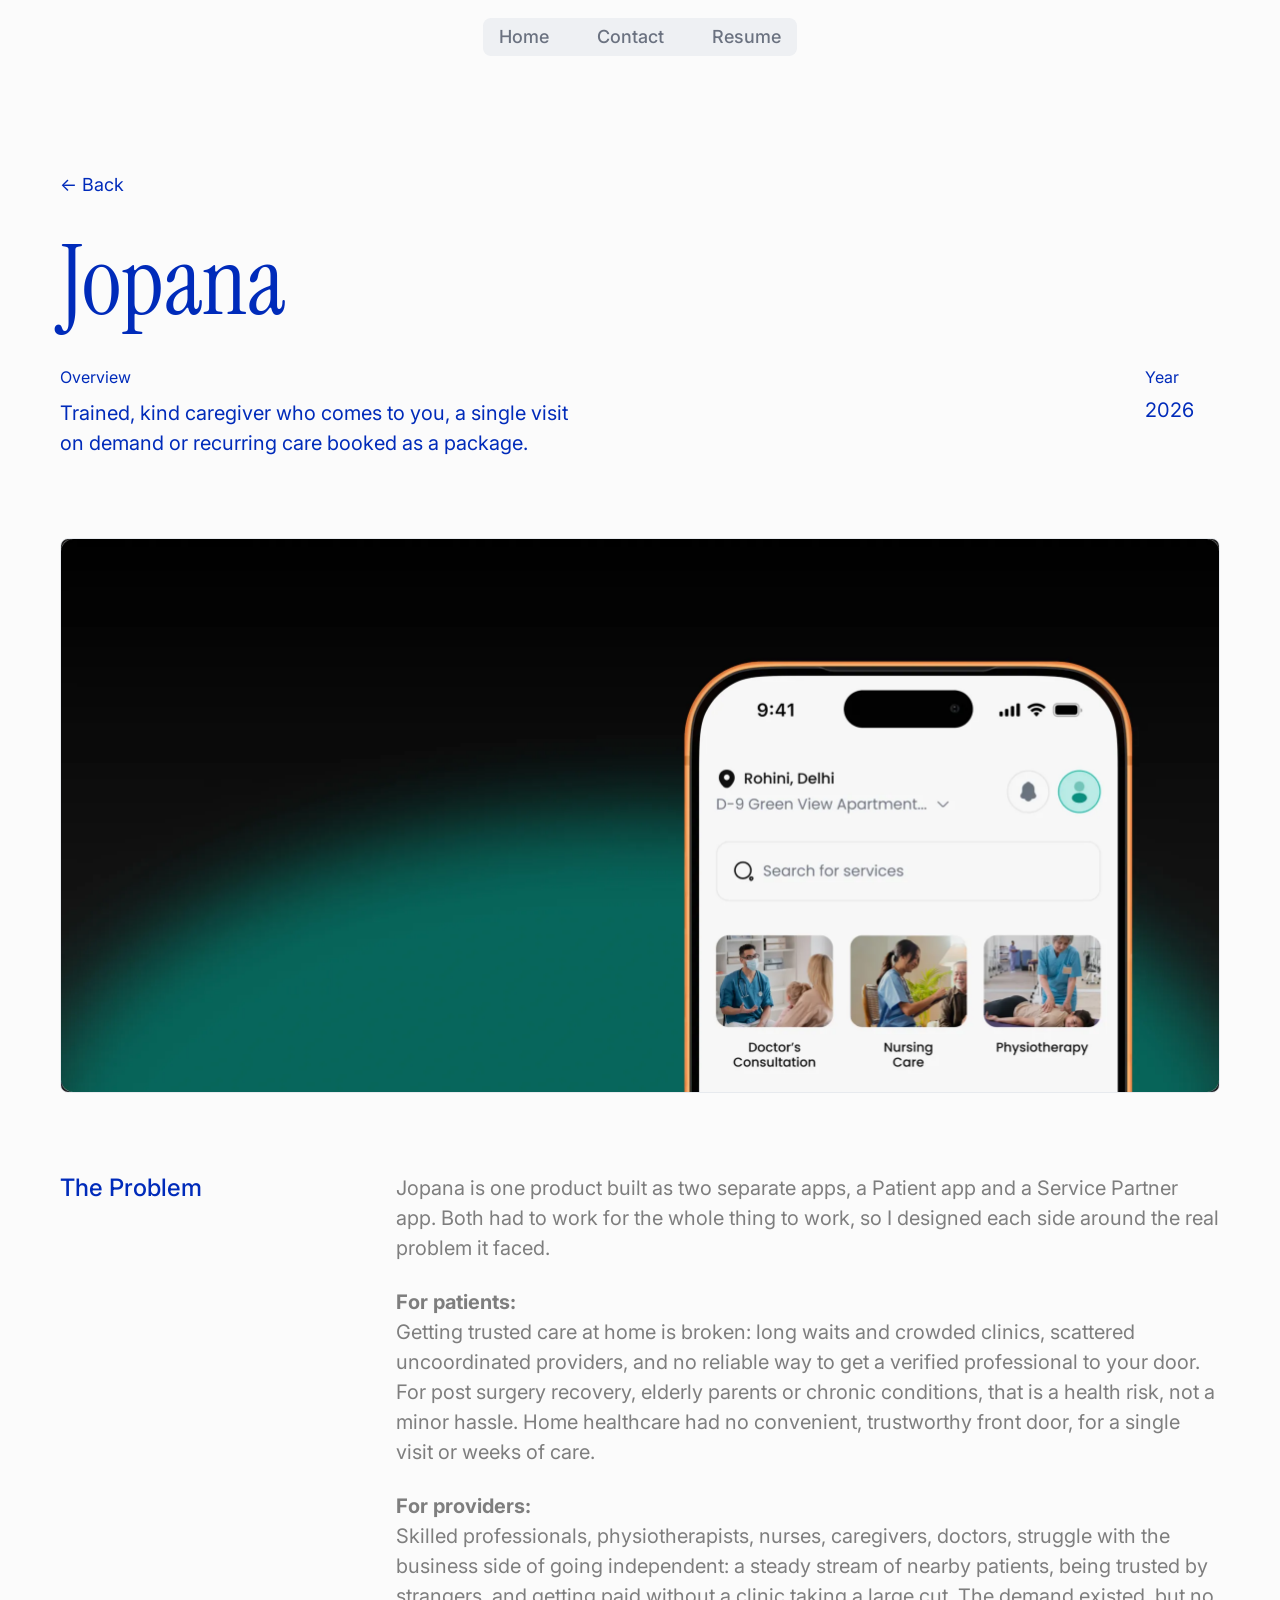
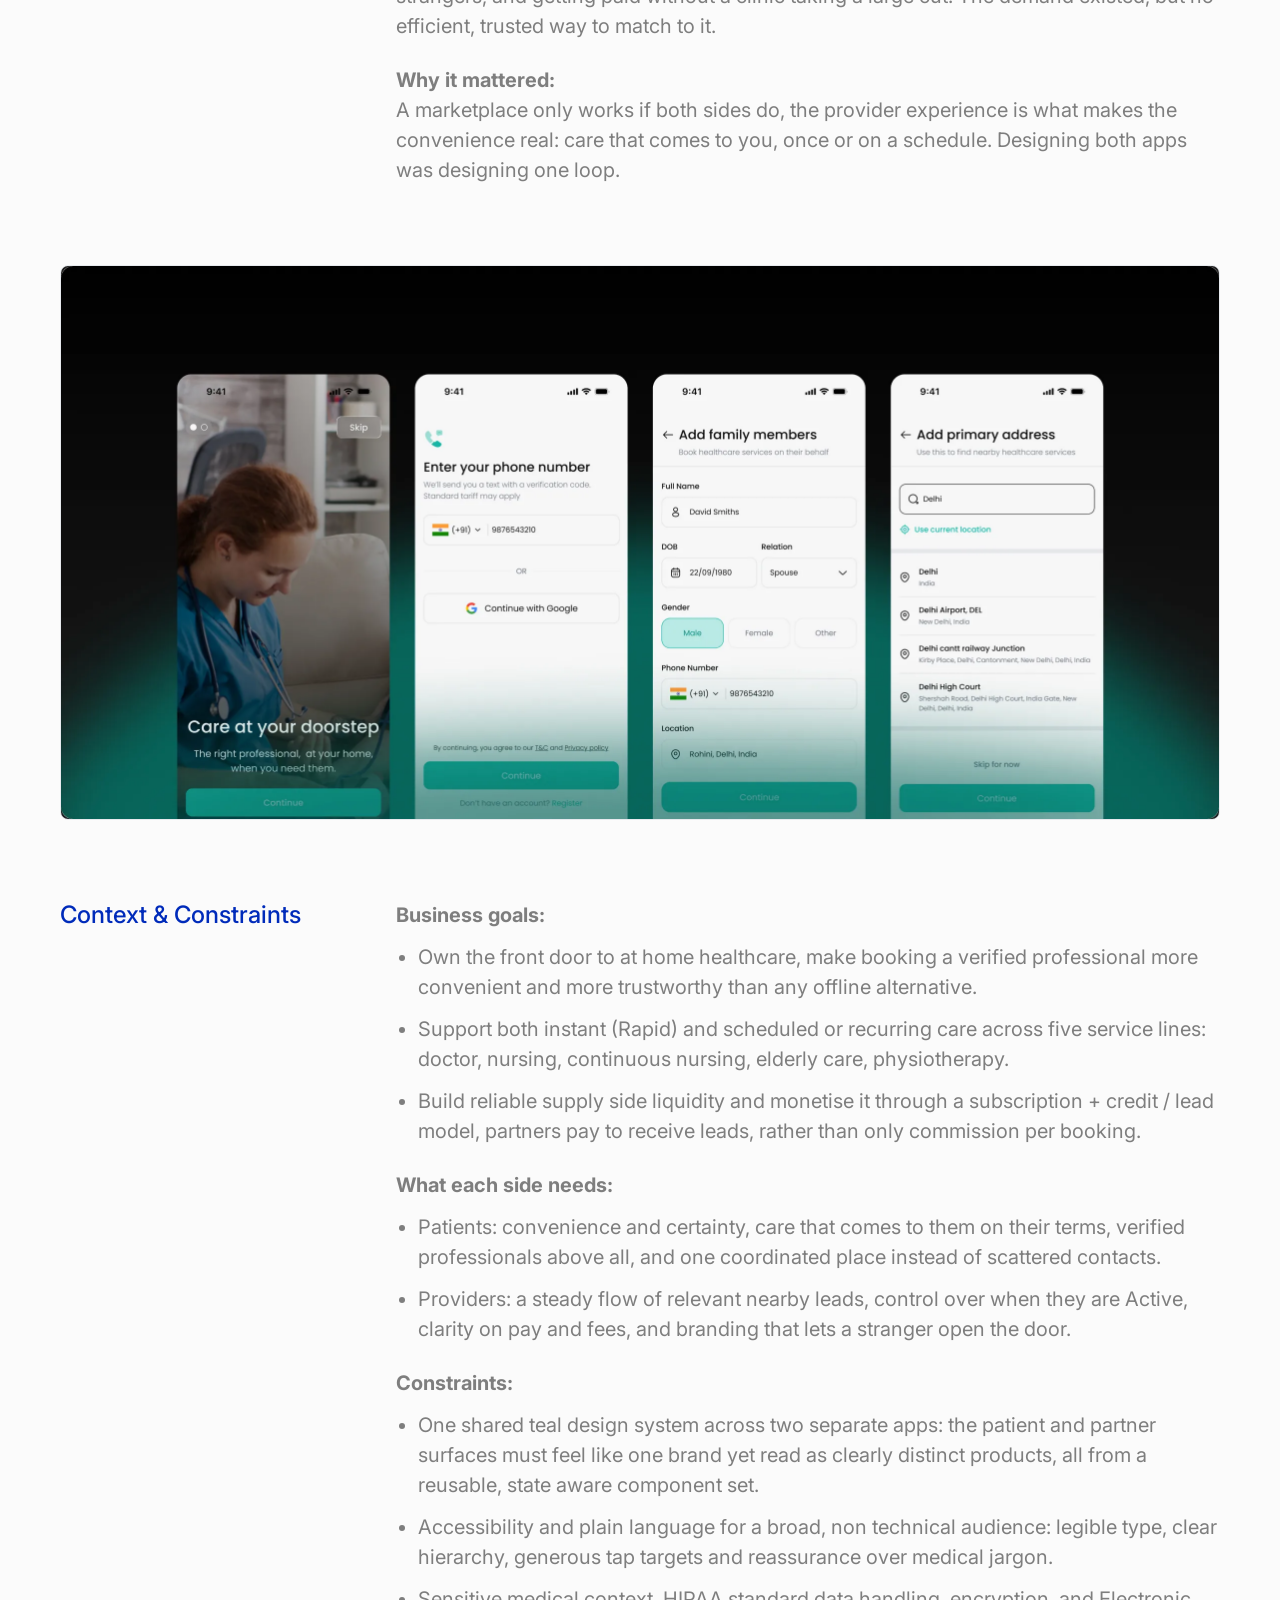
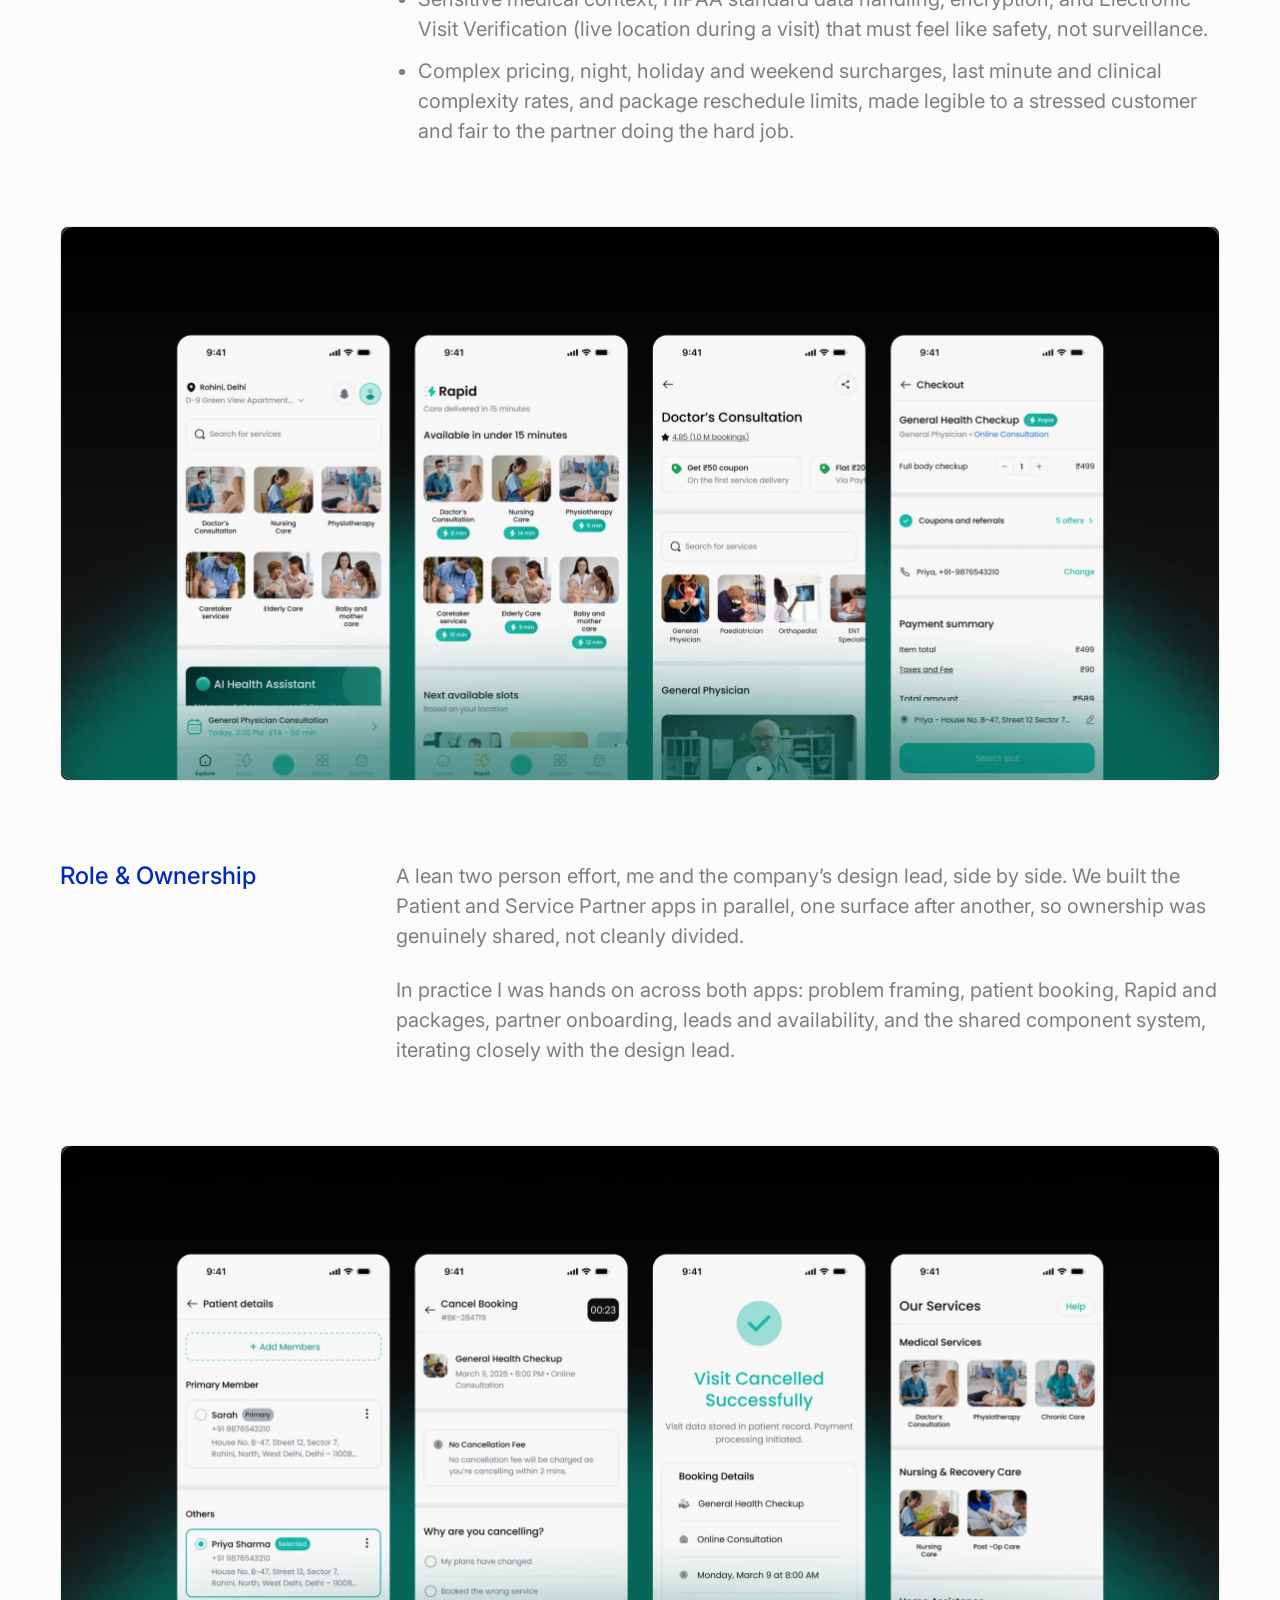
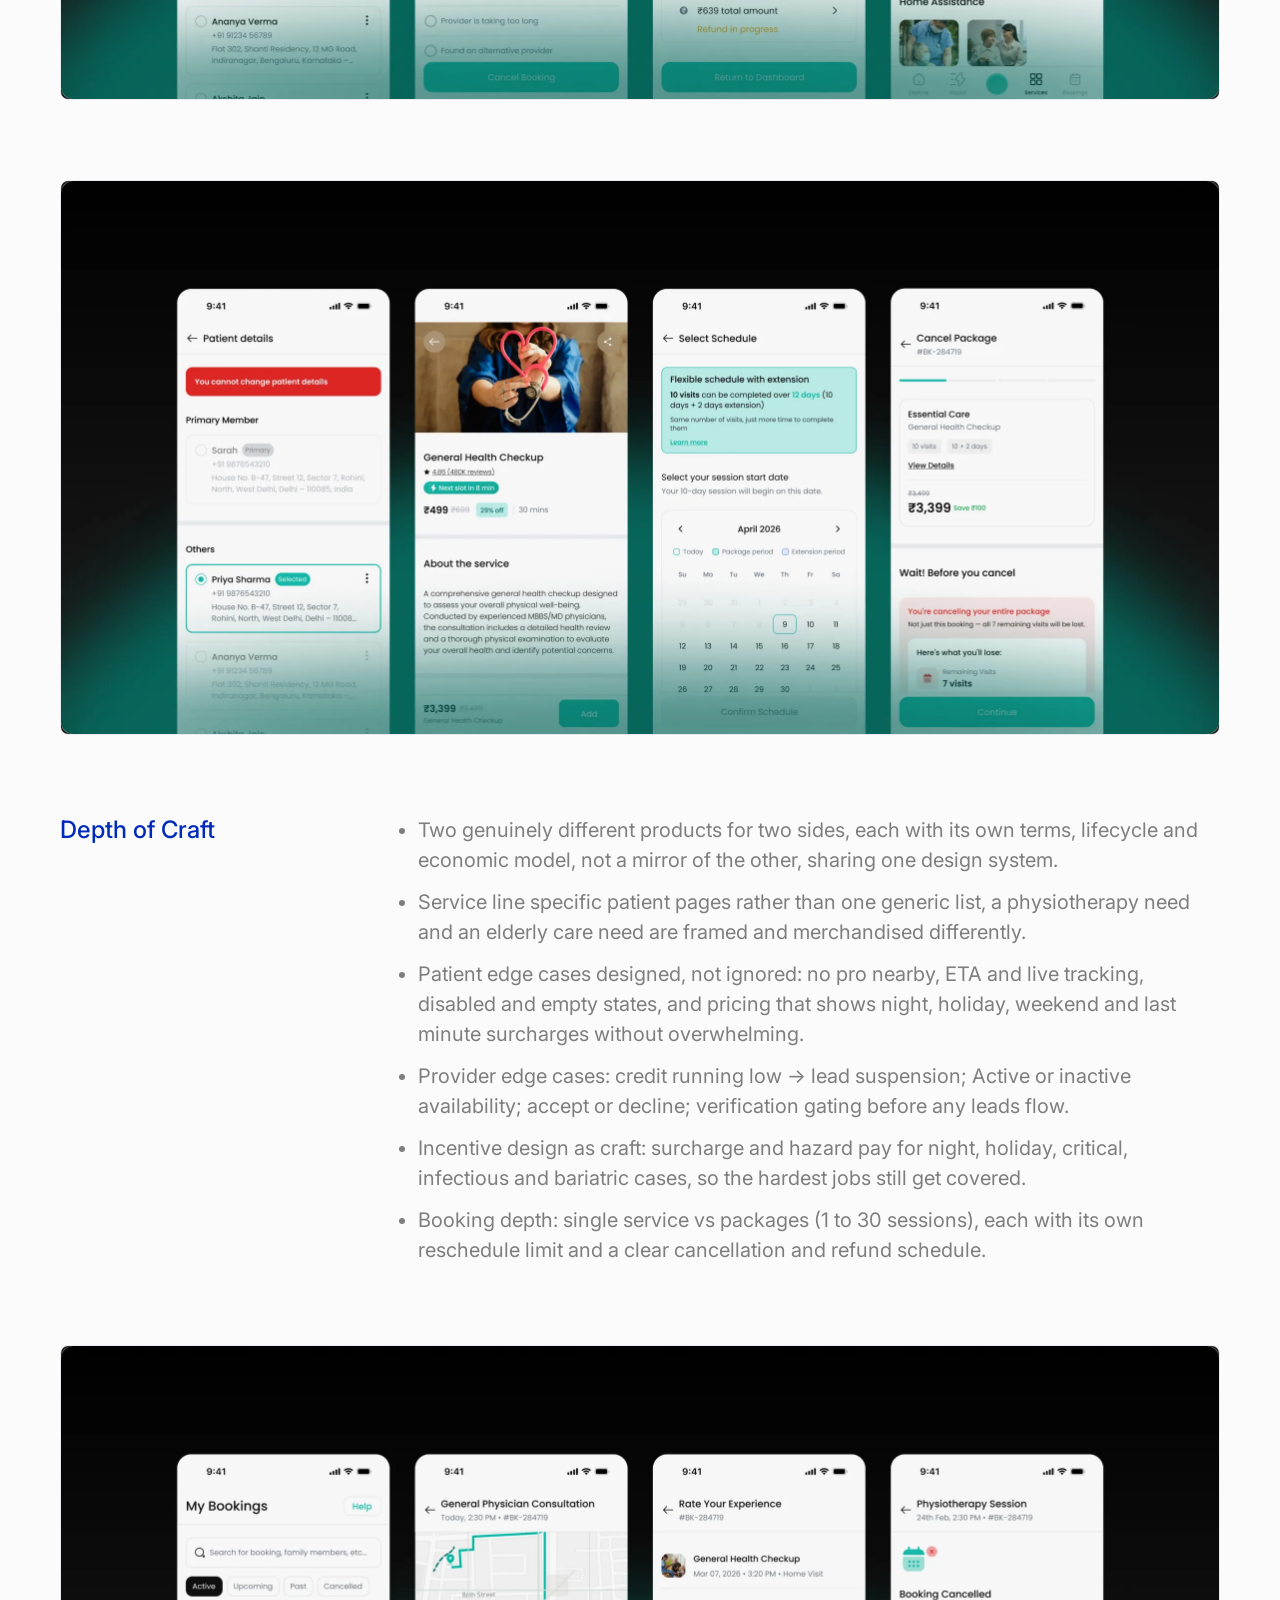
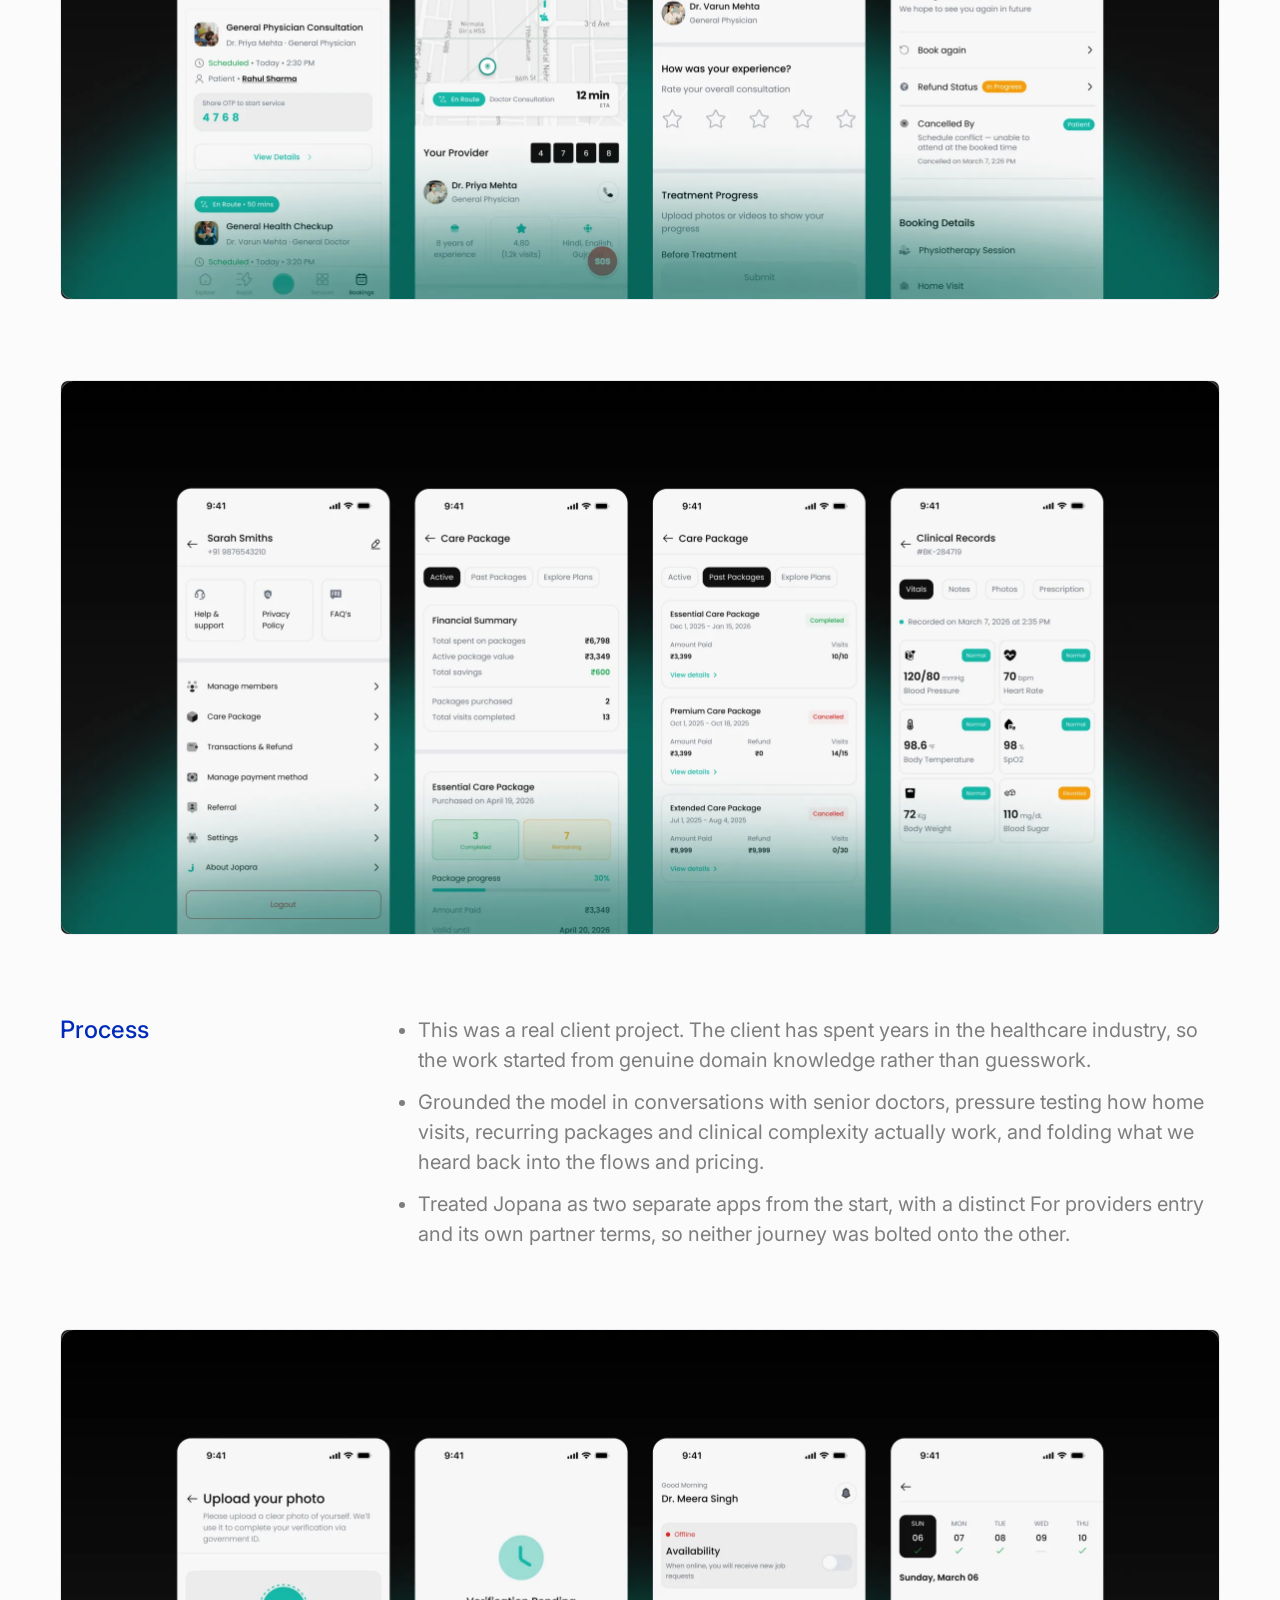
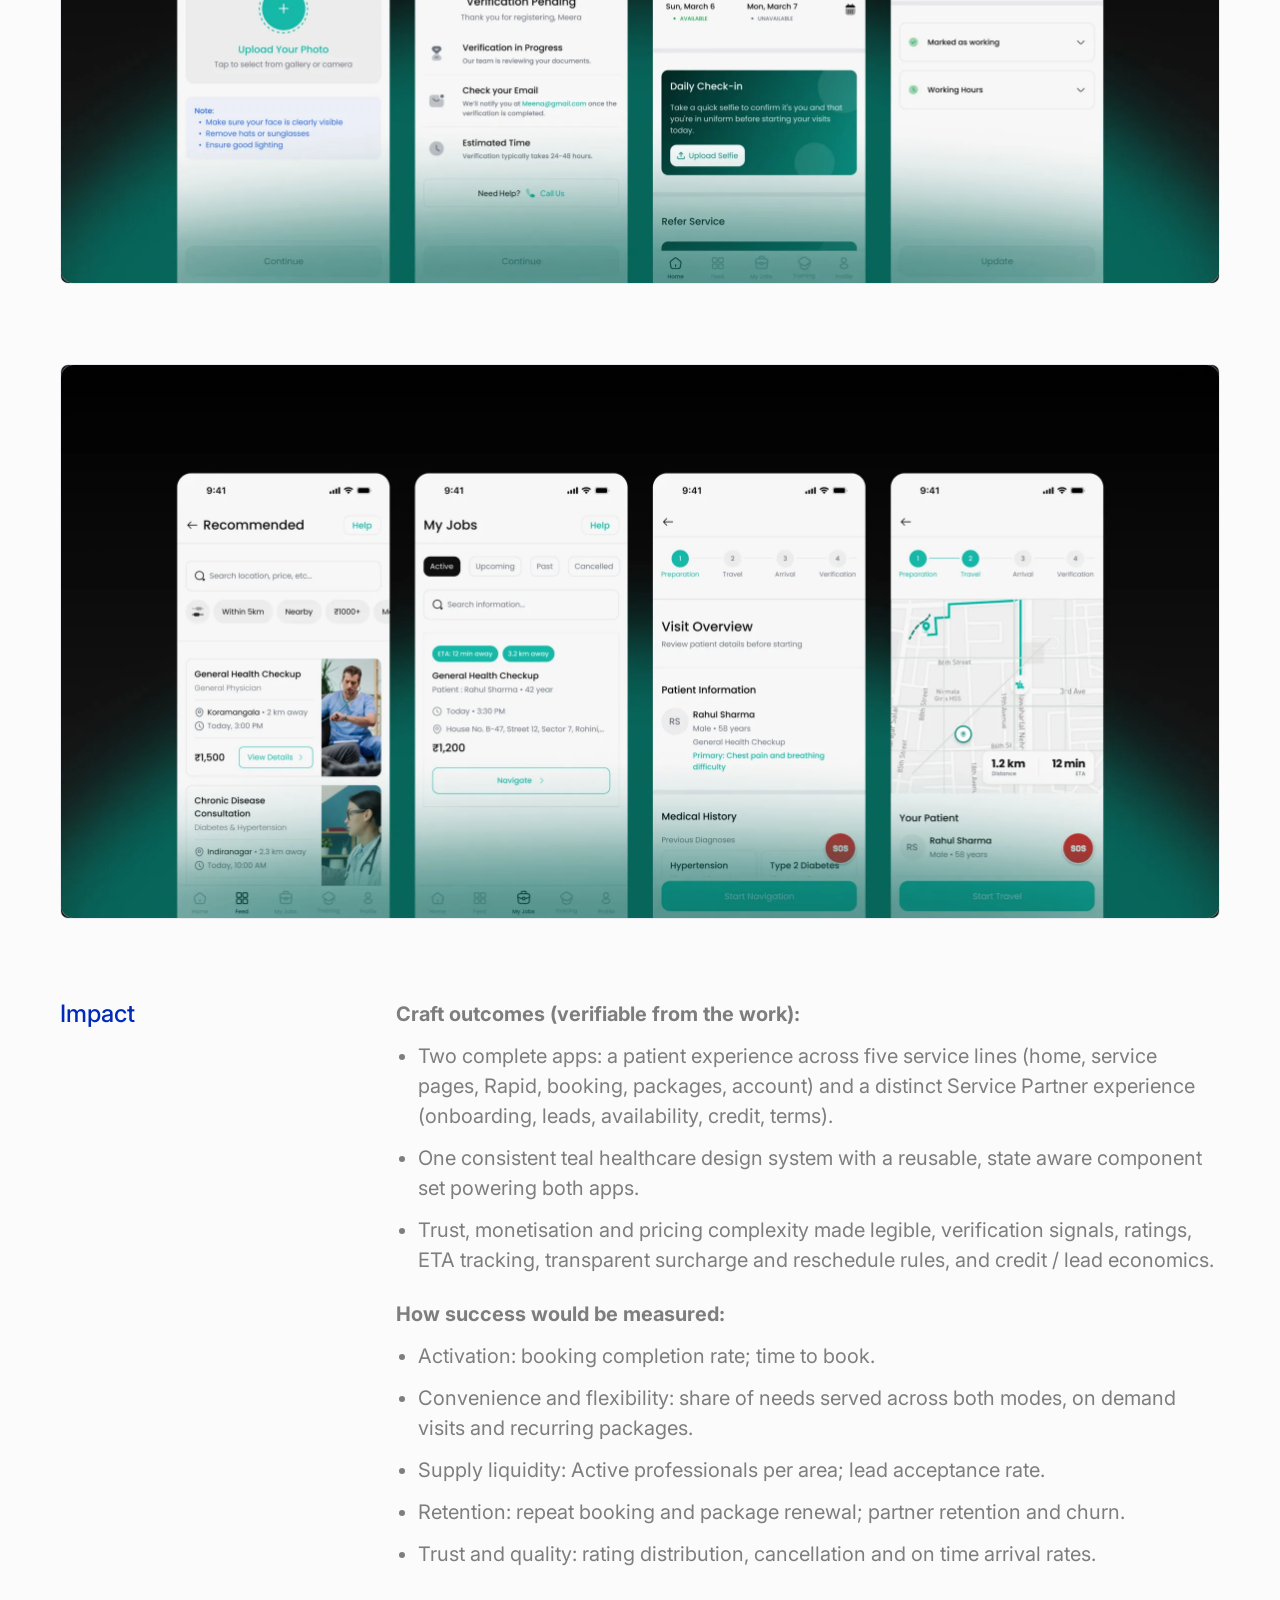
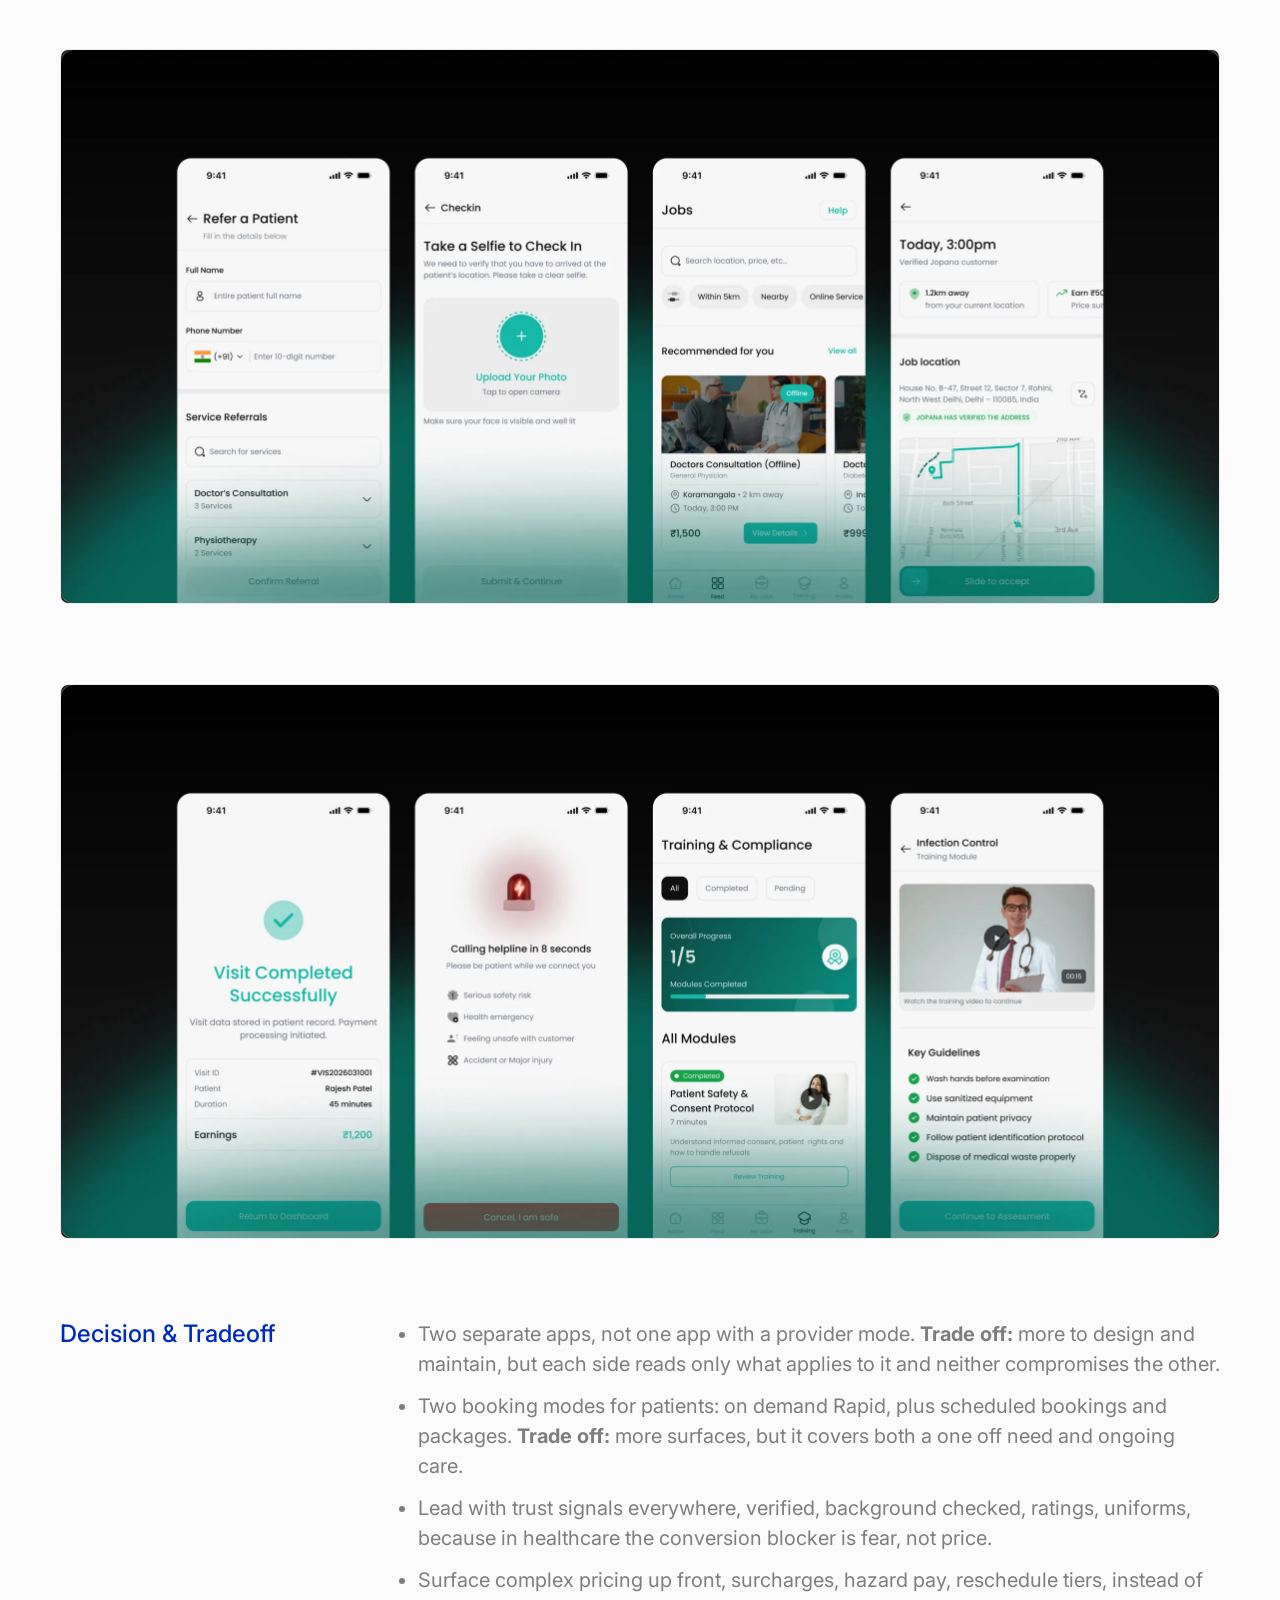
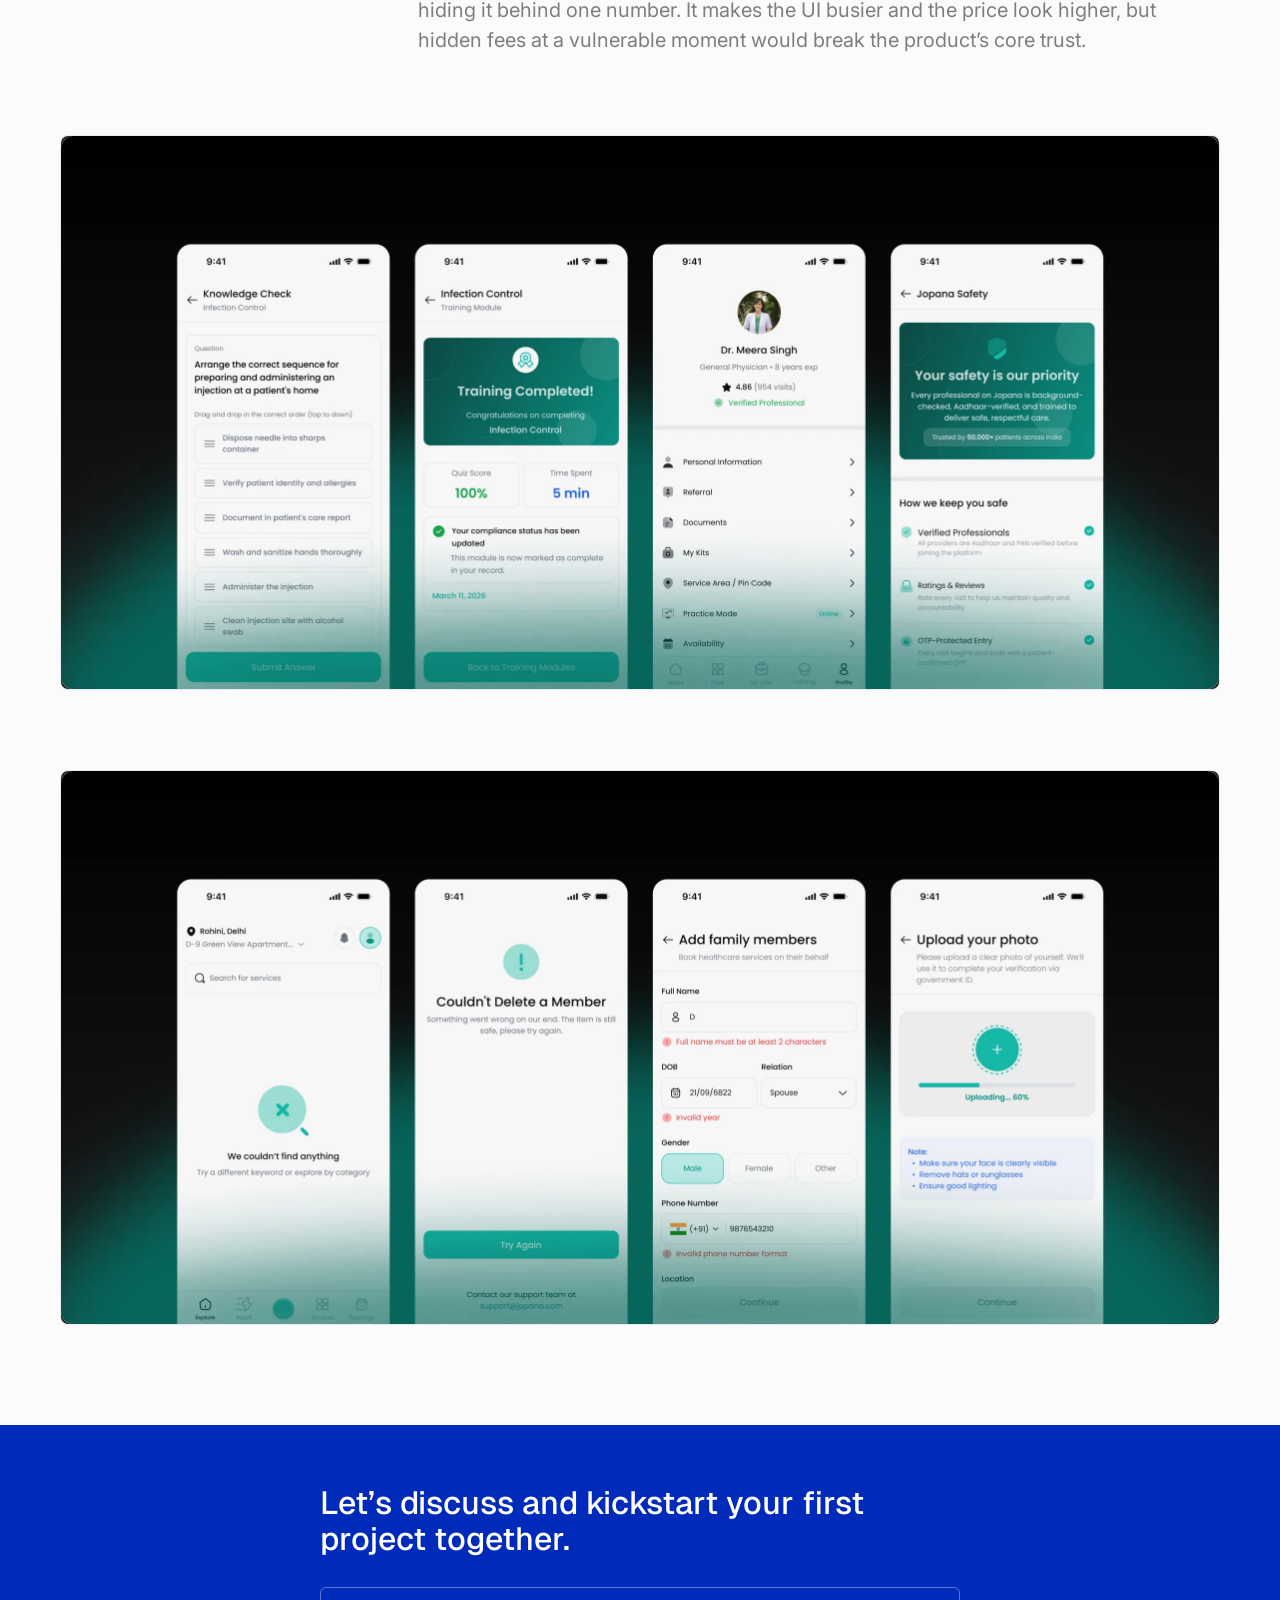
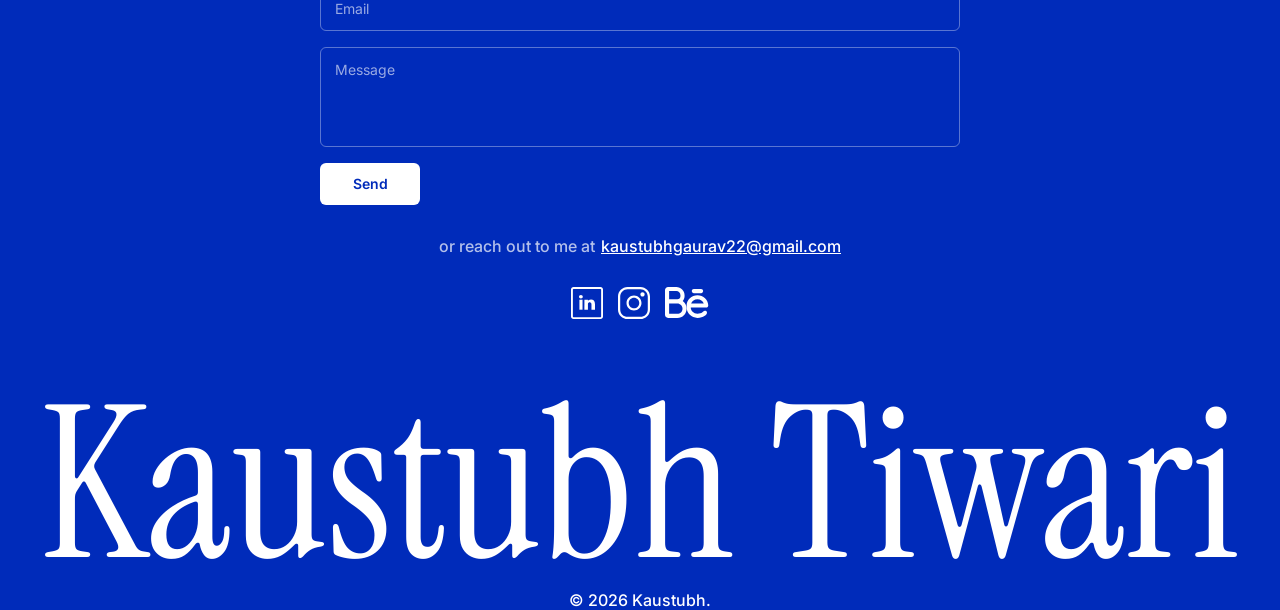
==== commit 544b0533: "Animations: plane liftoff, barcode scan, ticket lift, postcard settle The airplane moves to 16 from " ====
--- a/case-jopana.html
+++ b/case-jopana.html
@@ -12,6 +12,7 @@
 <link rel="preconnect" href="https://fonts.googleapis.com">
 <link rel="preconnect" href="https://fonts.gstatic.com" crossorigin>
 <link href="https://fonts.googleapis.com/css2?family=Inter:wght@400;500;600;700&family=Instrument+Serif&family=Geist:wght@400;500&family=Geist+Mono&display=swap" rel="stylesheet">
+<script>document.documentElement.classList.add('js')</script>
 <link rel="stylesheet" href="styles.css">
 </head>
 <body>
@@ -191,6 +192,7 @@
   </div>
 </footer>
 
+<script src="smooth-scroll.js" defer></script>
 <script src="reveal.js" defer></script>
 </body>
 </html>
--- a/styles.css
+++ b/styles.css
@@ -106,7 +106,9 @@
   display: flex;
   justify-content: center;
 }
-.panel .col { padding-block: 64px; }
+/* the design gives every panel a deeper bottom than top, so a section ends with
+   air under it before the next sheet arrives over the top */
+.panel .col { padding-block: 64px 128px; }
 
 .panel--hero { background: url("assets/paper-texture.webp") center / cover no-repeat; }
 .panel--hero .col { padding-block: 32px 96px; }
@@ -122,7 +124,23 @@
    slide behind the pinned About panel instead of over it. */
 .panel--footer { position: relative; }
 
-.postcard { width: 100%; height: auto; }
+/* Settles in on load like a card being put down on the desk. The fill is
+   backwards rather than both on purpose: both would leave the animation's end
+   state latched forever and the hover transform below would never apply. */
+.postcard {
+  width: 100%;
+  height: auto;
+  transform-origin: 50% 55%;
+  animation: postcard-settle 950ms cubic-bezier(.22,.61,.36,1) backwards;
+  transition: transform 480ms cubic-bezier(.22,.61,.36,1);
+}
+@keyframes postcard-settle {
+  from { opacity: 0; transform: translateY(16px) scale(0.97) rotate(-1.4deg); }
+  to   { opacity: 1; transform: none; }
+}
+/* Hover straightens the postcard. It is drawn at about 3 degrees off level in
+   the artwork, and the design's hover state sits it upright at the same size. */
+.panel--hero:hover .postcard { transform: rotate(3.08deg) scale(1.01); }
 
 /* ---------- section header: rule + diamond + serif label ---------- */
 .section { display: flex; flex-direction: column; gap: 24px; }
@@ -162,12 +180,29 @@
   background: var(--ticket-bg);
   -webkit-mask: url("assets/work/ticket-desktop.svg") no-repeat top left / 100% 100%;
   mask: url("assets/work/ticket-desktop.svg") no-repeat top left / 100% 100%;
-  transition: background 160ms ease;
   --ticket-bg: #f7f7f7;
   --ticket-ink: #0f0f0f;
   --ticket-title: var(--blue);
   --ticket-kind: var(--muted);
 }
+/* A custom property does not interpolate, so changing --ticket-ink alone would
+   snap. Each property that reads one carries its own transition instead, and
+   they all run on the same curve so the stub and its contents turn together.
+
+   transition is a shorthand, so the face has to declare its lift here too
+   rather than in a separate rule that one of these would overwrite. */
+.ticket-route, .ticket-title, .ticket-kind, .ticket-year,
+.ticket-barcode, .ticket-rule {
+  transition: background-color 260ms ease, color 260ms ease;
+}
+/* The lift sits on the face, not on .ticket, because .ticket carries the scroll
+   reveal and that also animates transform. The shadow still follows: the filter
+   on the parent renders this element after it moves. */
+.ticket-face { transition: background-color 260ms ease, transform 260ms ease; }
+.ticket:hover .ticket-face,
+.ticket:focus-visible .ticket-face { transform: translateY(-6px); }
+.ticket { transition: filter 260ms ease; }
+.ticket:hover, .ticket:focus-visible { filter: drop-shadow(0 12px 20px rgb(0 0 0 / 0.28)); }
 .ticket:hover .ticket-face,
 .ticket:focus-visible .ticket-face {
   --ticket-bg: var(--blue);
@@ -239,8 +274,33 @@
   white-space: nowrap;
   color: var(--ticket-ink);
 }
+/* A reader passing over the code. The bar is the card's own background colour,
+   so it reads as a wipe against the bars in both the rest and hover palettes
+   rather than needing a highlight that only works on one of them. The span is
+   already rotated, so the sweep runs along the barcode of its own accord. */
+.ticket-barcode::after {
+  content: "";
+  position: absolute;
+  inset: -0.15em -0.35em;
+  background: linear-gradient(90deg,
+    transparent 38%, var(--ticket-bg) 47%, var(--ticket-bg) 53%, transparent 62%);
+  opacity: 0;
+  pointer-events: none;
+}
+.ticket:hover .ticket-barcode::after,
+.ticket:focus-visible .ticket-barcode::after {
+  animation: ticket-scan 1100ms cubic-bezier(.4,0,.2,1);
+}
+@keyframes ticket-scan {
+  0%   { opacity: 0; transform: translateX(-115%); }
+  12%  { opacity: 0.9; }
+  88%  { opacity: 0.9; }
+  100% { opacity: 0; transform: translateX(115%); }
+}
+/* 16 in from the right border, the same inset the destination code and the
+   barcode already sit on. Its centre is therefore 32/2 further in again. */
 .ticket-plane {
-  left: calc(731.25 * var(--u));
+  left: calc(715 * var(--u));
   top: calc(299.6 * var(--u));
   width: calc(32 * var(--u));
   height: calc(32 * var(--u));
@@ -248,6 +308,12 @@
   background: var(--ticket-ink);
   -webkit-mask: url("assets/work/airplane.svg") no-repeat center / contain;
   mask: url("assets/work/airplane.svg") no-repeat center / contain;
+  transition: transform 560ms cubic-bezier(.22,.61,.36,1), background-color 260ms ease;
+}
+/* it takes off along the 45 degrees it already points */
+.ticket:hover .ticket-plane,
+.ticket:focus-visible .ticket-plane {
+  transform: translate(calc(-50% + 13 * var(--u)), calc(-50% - 13 * var(--u))) rotate(45deg);
 }
 .ticket-tear { display: none; } /* desktop tears vertically, and the notches say so */
 .ticket-soon {
@@ -265,7 +331,7 @@
 /* column widens from 640 to 1160 on case study pages */
 .col--case { width: 1160px; gap: 80px; padding: 100px 0; }
 .masthead { display: flex; flex-direction: column; gap: 38px; }
-.back { font-size: 18px; line-height: 22px; text-decoration: none; align-self: flex-start; }
+.back { font-weight: 400; font-size: 18px; line-height: 22px; text-decoration: none; align-self: flex-start; }
 .back:hover { text-decoration: underline; }
 .case-title {
   font-family: "Instrument Serif", Georgia, serif;
@@ -278,8 +344,11 @@
 .meta-col { display: flex; flex-direction: column; gap: 11px; }
 .meta-col--overview { width: 528px; flex: none; }
 .meta-col--year { width: 75px; flex: none; margin-left: auto; }
-.meta-label { font-size: 16px; line-height: 19px; }
-.meta-value { margin: 0; font-size: 20px; line-height: 24px; }
+.meta-label { font-weight: 400; font-size: 16px; line-height: 19px; }
+.meta-value { margin: 0; font-weight: 400; font-size: 20px; line-height: 24px; }
+/* the overview runs to several lines, so it gets the looser measure; the year is
+   a single line and stays tight */
+.meta-col--overview .meta-value { line-height: 1.5; }
 
 .plate { margin: 0; border-radius: 8px; overflow: hidden; border: 1px solid var(--border); }
 .plate img { width: 100%; height: auto; }
@@ -289,26 +358,41 @@
 .case-head {
   flex: none; width: 320px;
   margin: 0;
-  font-weight: 500; font-size: 18px; line-height: 22px;
-}
+  font-weight: 500; font-size: 24px; line-height: 1.21;
+}
+/* Body copy is Regular here, not the 500 the rest of the site runs at, and set on
+   a 1.5 measure. Long reading columns are the one place on this site where the
+   text has to be comfortable rather than tight. */
 .prose { flex: 1; display: flex; flex-direction: column; gap: 24px; }
-.prose p { margin: 0; font-size: 20px; line-height: 24px; color: var(--grey); }
+.prose p { margin: 0; font-weight: 400; font-size: 20px; line-height: 1.5; color: var(--grey); }
 .prose strong { font-weight: 700; }
 .prose ul { margin: 0; padding-left: 22px; display: flex; flex-direction: column; gap: 12px; }
-.prose li { font-size: 20px; line-height: 24px; color: var(--grey); }
+.prose li { font-weight: 400; font-size: 20px; line-height: 1.5; color: var(--grey); }
 /* a label heading sits tight to the list it introduces */
 .prose-label + ul { margin-top: -12px; }
 
 /* ---------- reveal on scroll ---------- */
-.reveal {
+/* Scoped to .js, which an inline script in the head sets before anything paints.
+   These elements start invisible, so if the stylesheet hid them unconditionally
+   then a browser with scripting off would show a blank page rather than an
+   unanimated one. Hiding only when the script that reveals them is able to run
+   is the difference between degrading the animation and losing the content. */
+.js .reveal {
   opacity: 0;
   transform: translateY(18px);
   transition: opacity 620ms cubic-bezier(.22,.61,.36,1), transform 620ms cubic-bezier(.22,.61,.36,1);
   will-change: opacity, transform;
 }
-.reveal.is-in { opacity: 1; transform: none; }
-/* if JS never runs, nothing should stay invisible */
-.no-js .reveal { opacity: 1; transform: none; }
+.js .reveal.is-in { opacity: 1; transform: none; }
+
+/* A ticket both reveals and deepens its shadow on hover. Transition is a
+   shorthand, so whichever rule came last would otherwise wipe out the other
+   set; they have to be declared together, on a selector that beats both. */
+.js .ticket.reveal {
+  transition: opacity 620ms cubic-bezier(.22,.61,.36,1),
+              transform 620ms cubic-bezier(.22,.61,.36,1),
+              filter 260ms ease;
+}
 
 /* ---------- about ---------- */
 .about-body { display: flex; flex-direction: column; gap: 40px; }
@@ -336,6 +420,9 @@
 .polaroids { position: relative; height: 440px; }
 .polaroid {
   position: absolute;
+  /* a figure carries a default margin of 1em 40px, which would silently shift
+     every coordinate below by 40 across and 16 down */
+  margin: 0;
   background: #fff;
   border-radius: 2px;
   box-shadow: 0 4px 14px rgb(0 0 0 / 0.14);
@@ -412,7 +499,11 @@
 .socials svg { height: 32px; width: auto; fill: #fff; display: block; }
 .socials a:hover, .socials a:focus-visible { opacity: 0.7; }
 
-.wordmark { width: 100%; padding-top: 60px; text-align: center; }
+/* The wordmark is set on line-height 1, so the font's descent space spills below
+   the box it occupies. Nothing is drawn down there, but it still counts as page
+   height, which left a strip of page background showing under the footer. Clip
+   removes it from scrollable overflow without creating a scroll container. */
+.wordmark { width: 100%; padding-top: 60px; text-align: center; overflow: clip; }
 .wordmark .mark {
   font-family: "Instrument Serif", Georgia, serif;
   font-weight: 400;
@@ -421,7 +512,7 @@
   margin: 0;
   white-space: nowrap;
 }
-.wordmark .copy { font-size: 16px; line-height: 19.2px; margin: 0; padding-bottom: 12px; }
+.wordmark .copy { font-size: 16px; line-height: 19.2px; margin: 0; }
 
 /* ---------- mobile ---------- */
 @media (max-width: 680px) {
@@ -432,8 +523,9 @@
   .pill { padding: 8px 14px; }
   /* full bleed minus the 16px page padding, not the desktop 32px gutter */
   .col { width: 100%; padding: 32px 16px 56px; gap: 40px; }
-  /* panels keep the 16px inline padding from .col and only tighten top and bottom */
-  .panel .col { padding-block: 40px; }
+  /* panels keep the 16px inline padding from .col; the design uses the same
+     64 over 128 rhythm here as on desktop */
+  .panel .col { padding-block: 64px 128px; }
   .panel--hero .col { padding-block: 32px 40px; }
   .head { height: auto; gap: 8px; }
   .head .label { font-size: 28px; line-height: 34px; }
@@ -513,7 +605,7 @@
   .case-section { flex-direction: column; gap: 16px; }
   .case-head { width: auto; }
   .prose { gap: 16px; }
-  .prose p, .prose li { font-size: 16px; line-height: 19.2px; }
+  .prose p, .prose li { font-size: 16px; line-height: 1.5; }
   .prose ul { gap: 10px; }
   .prose-label + ul { margin-top: -6px; }
   .back { font-size: 16px; }
@@ -535,7 +627,8 @@
   .polaroid-2 { left: 188px; top: 11px; width: 174px; height: 210px; }
   .polaroid-2 img { height: 166px; }
 
-  .footer { padding: 60px 16px 0; }
+  /* the mobile footer sits lower in its sheet and carries air under the wordmark */
+  .footer { padding: 128px 16px 72px; }
   .contact { gap: 24px; }
   .contact h2 { font-size: 24px; line-height: 27px; }
   .or { flex-direction: column; gap: 4px; font-size: 15px; }
@@ -562,7 +655,10 @@
 @media (prefers-reduced-motion: reduce) {
   * { transition: none !important; }
   html { scroll-behavior: auto; }
-  .reveal { opacity: 1; transform: none; }
+  .js .reveal { opacity: 1; transform: none; }
   /* sheets scroll past each other normally instead of pinning and stacking */
   .panel { position: static; }
-}
+  /* the settle, the barcode scan and anything else keyframed */
+  *, *::before, *::after { animation: none !important; }
+  .postcard { opacity: 1; }
+}
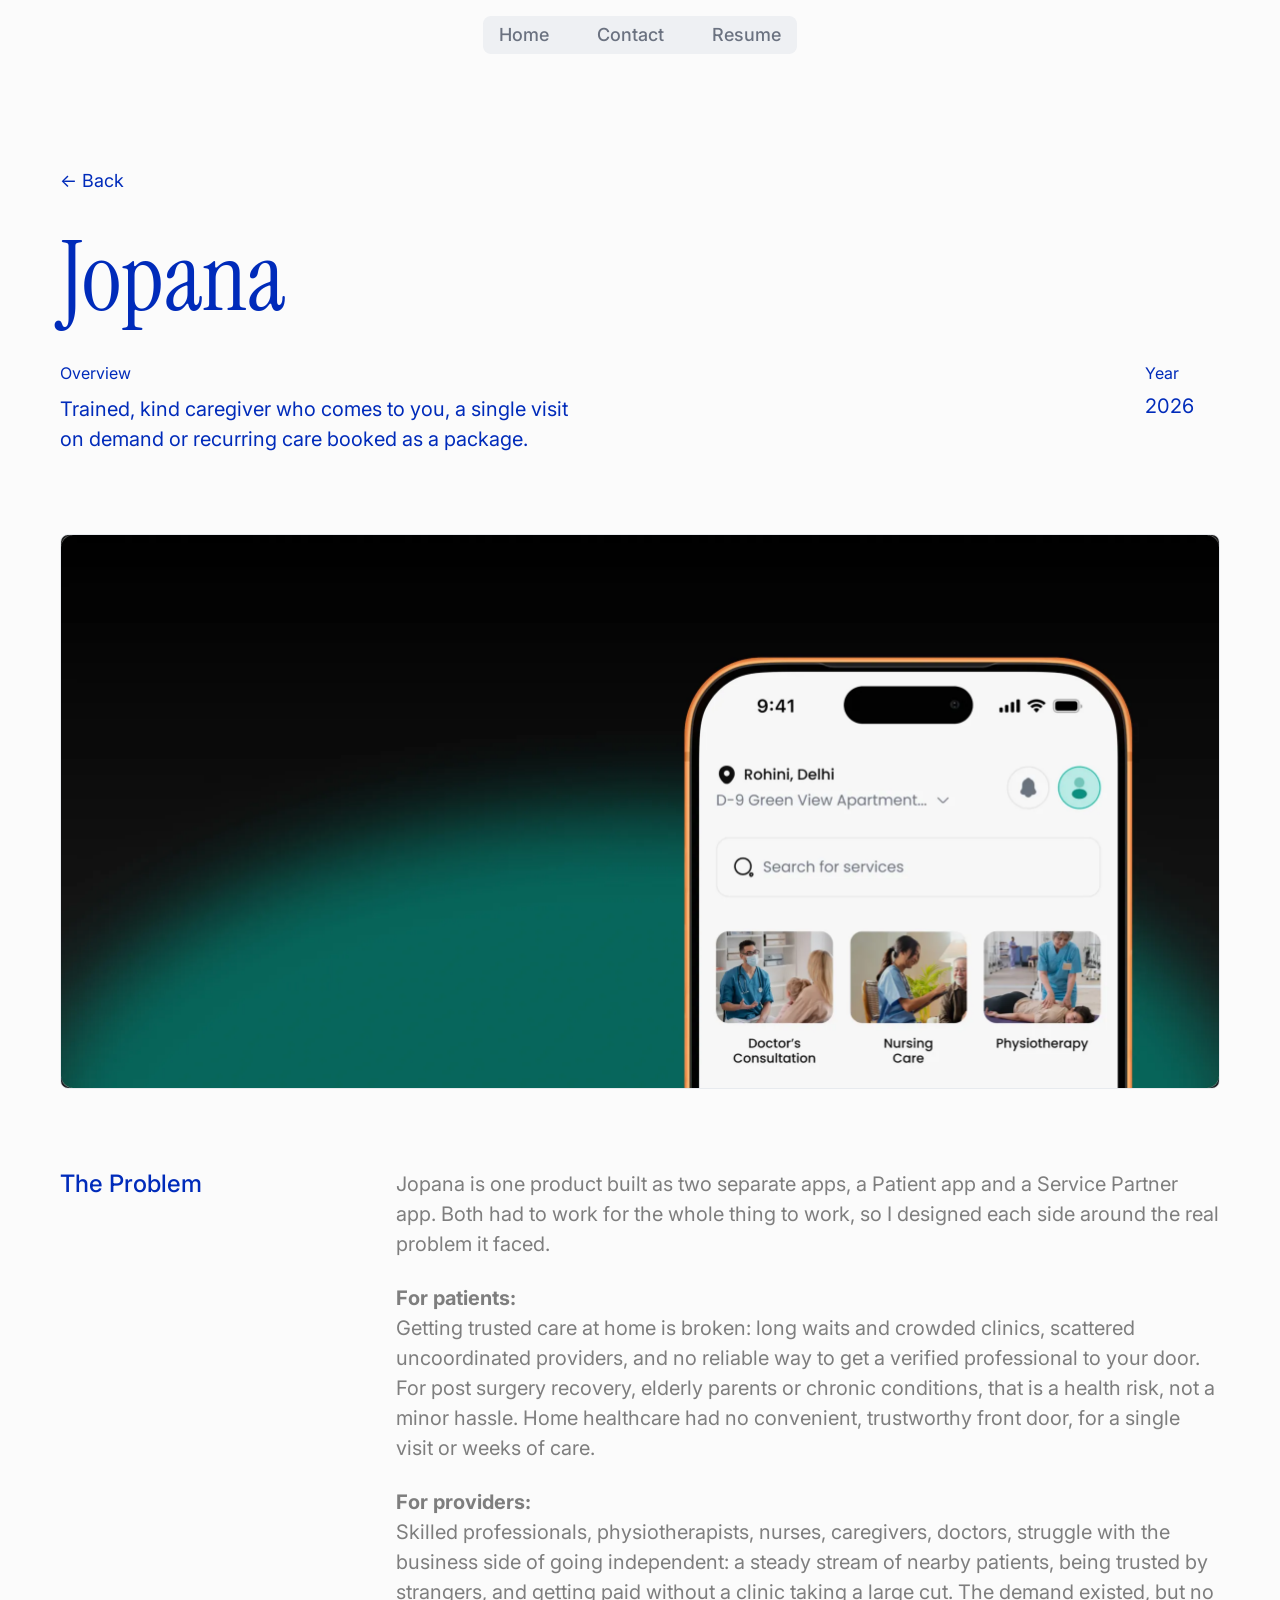
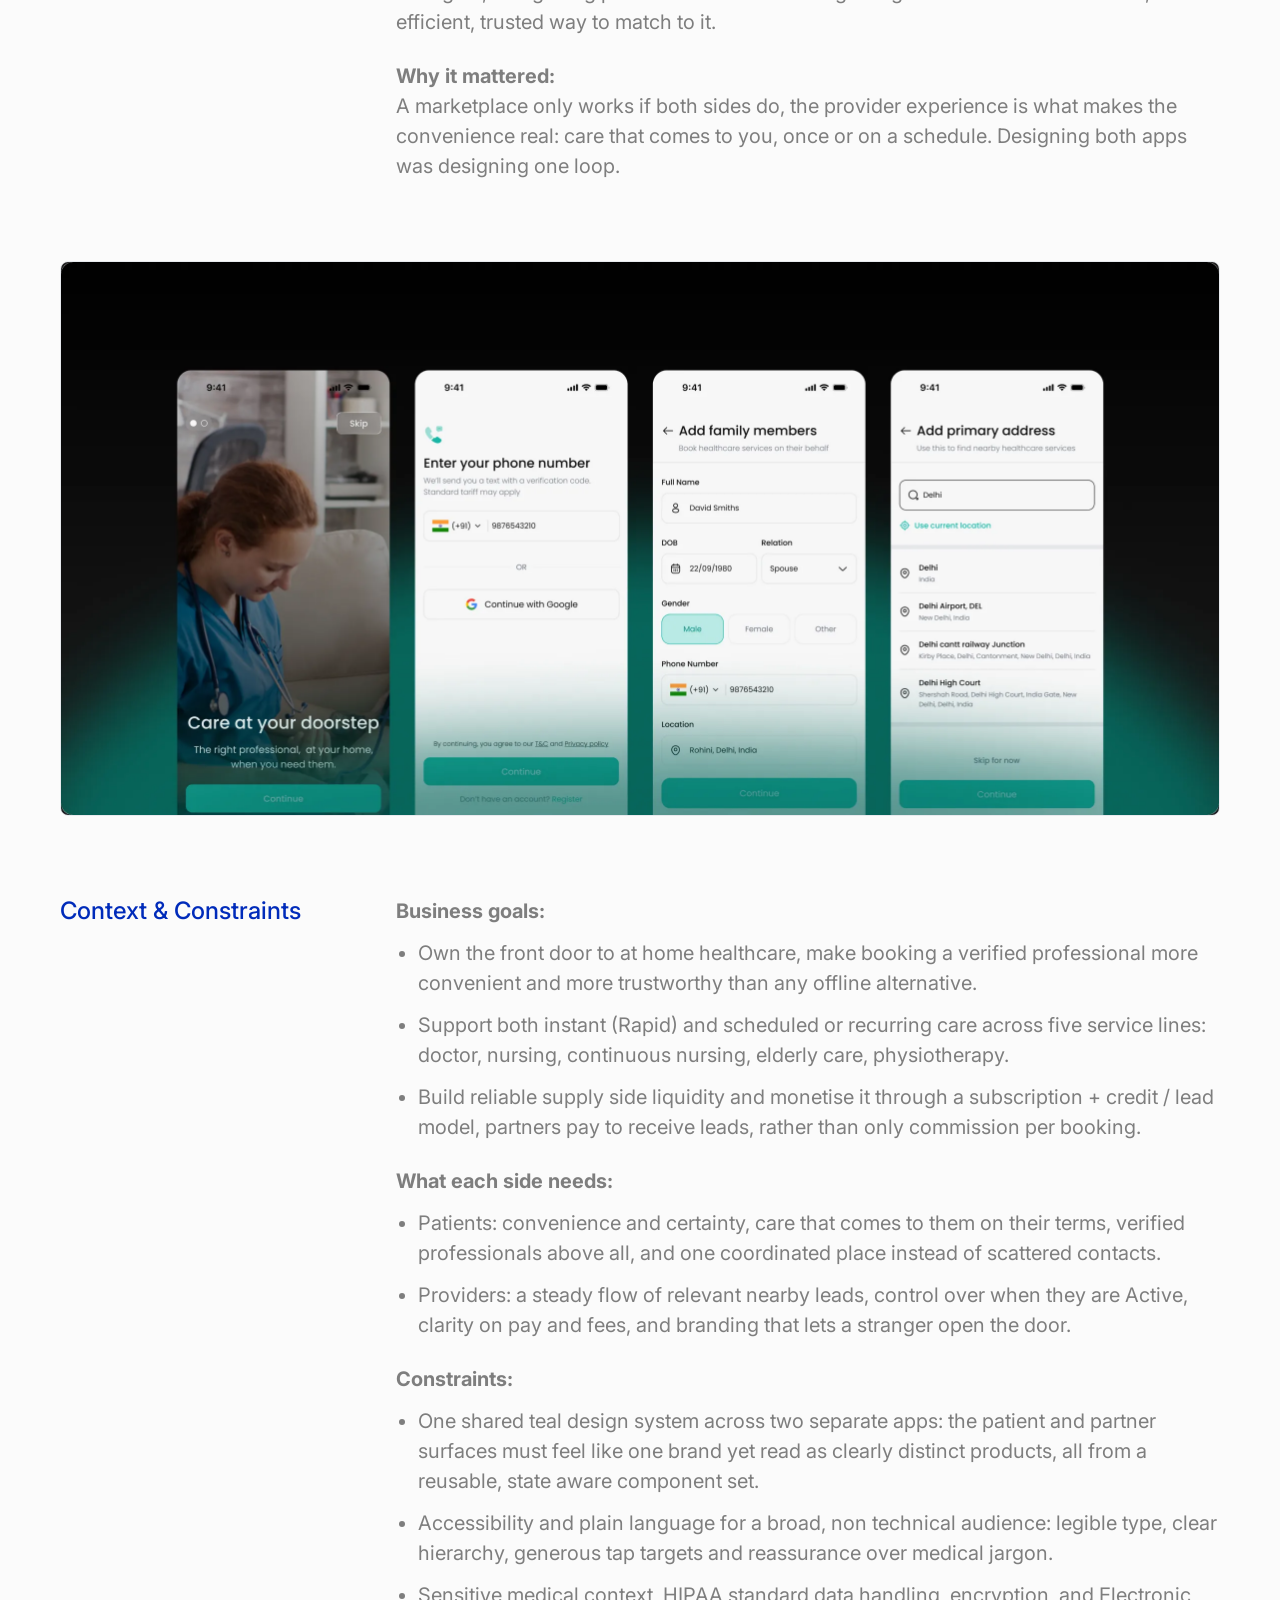
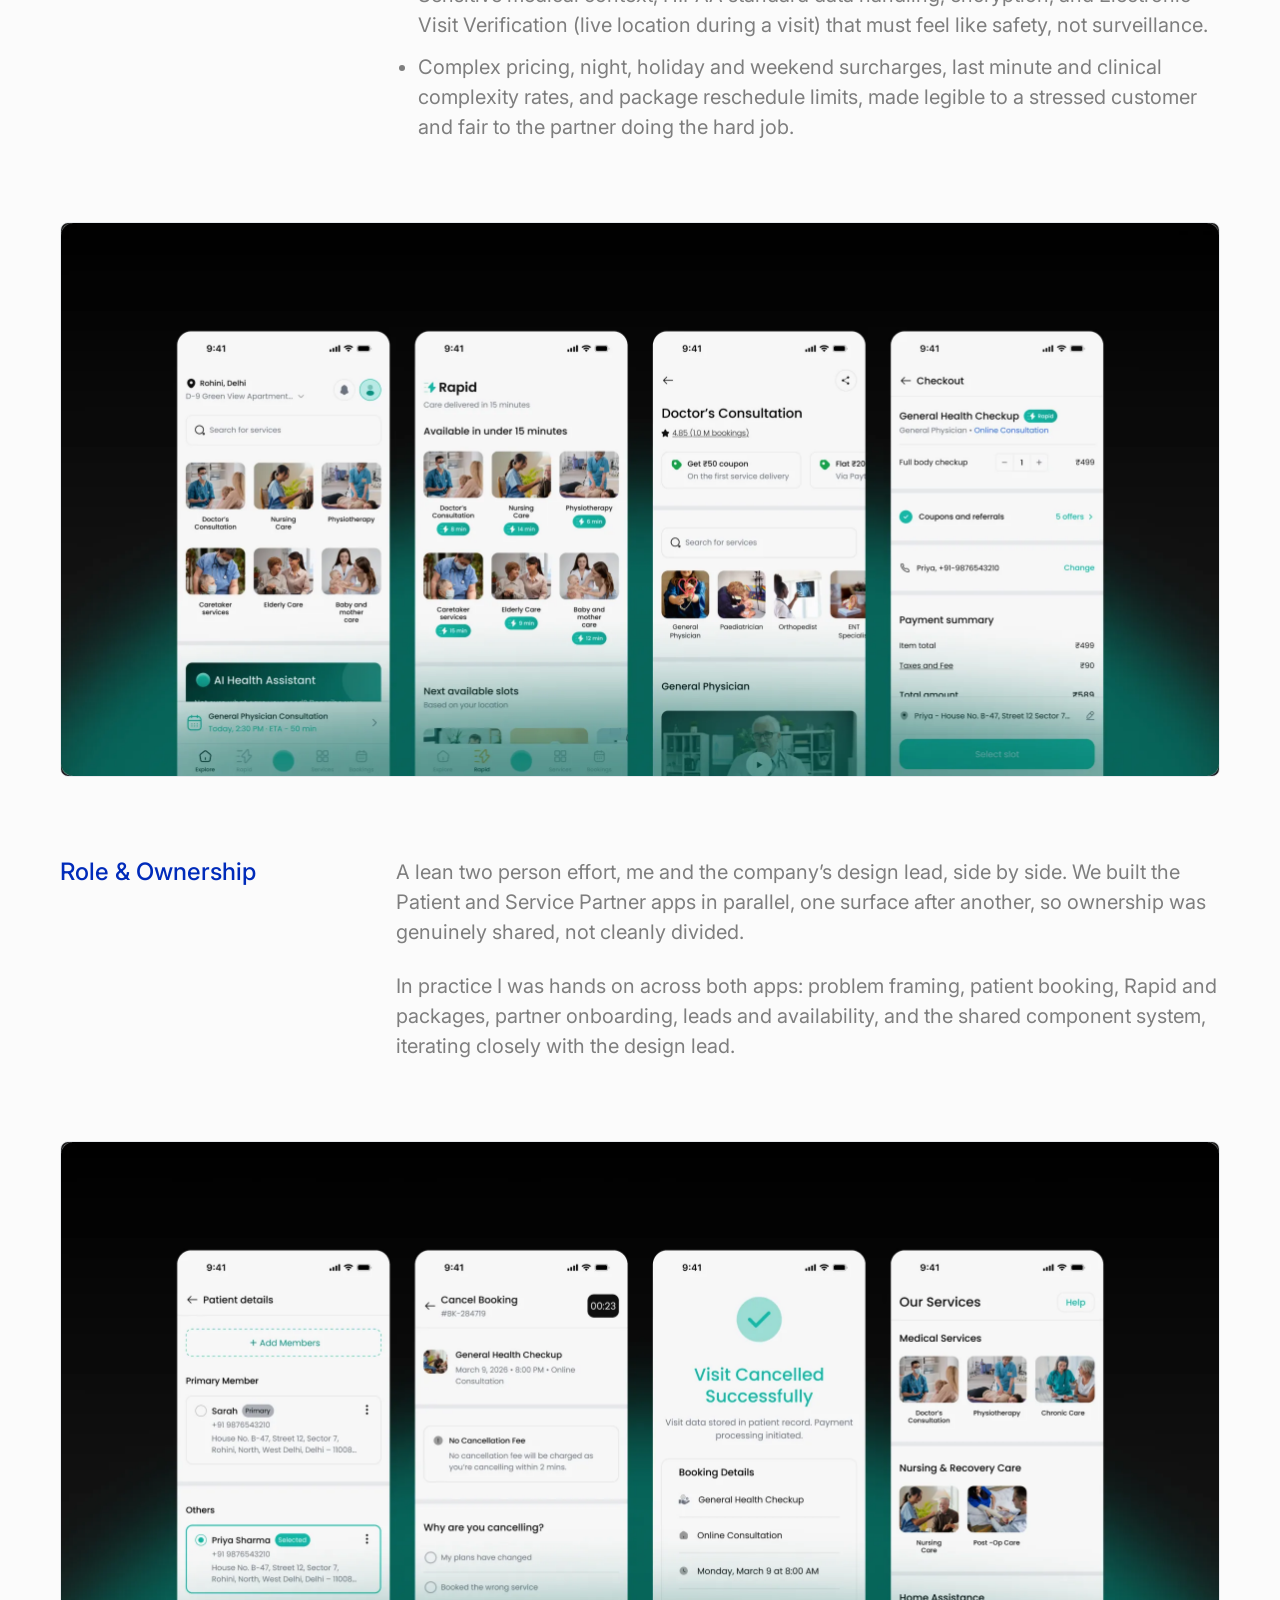
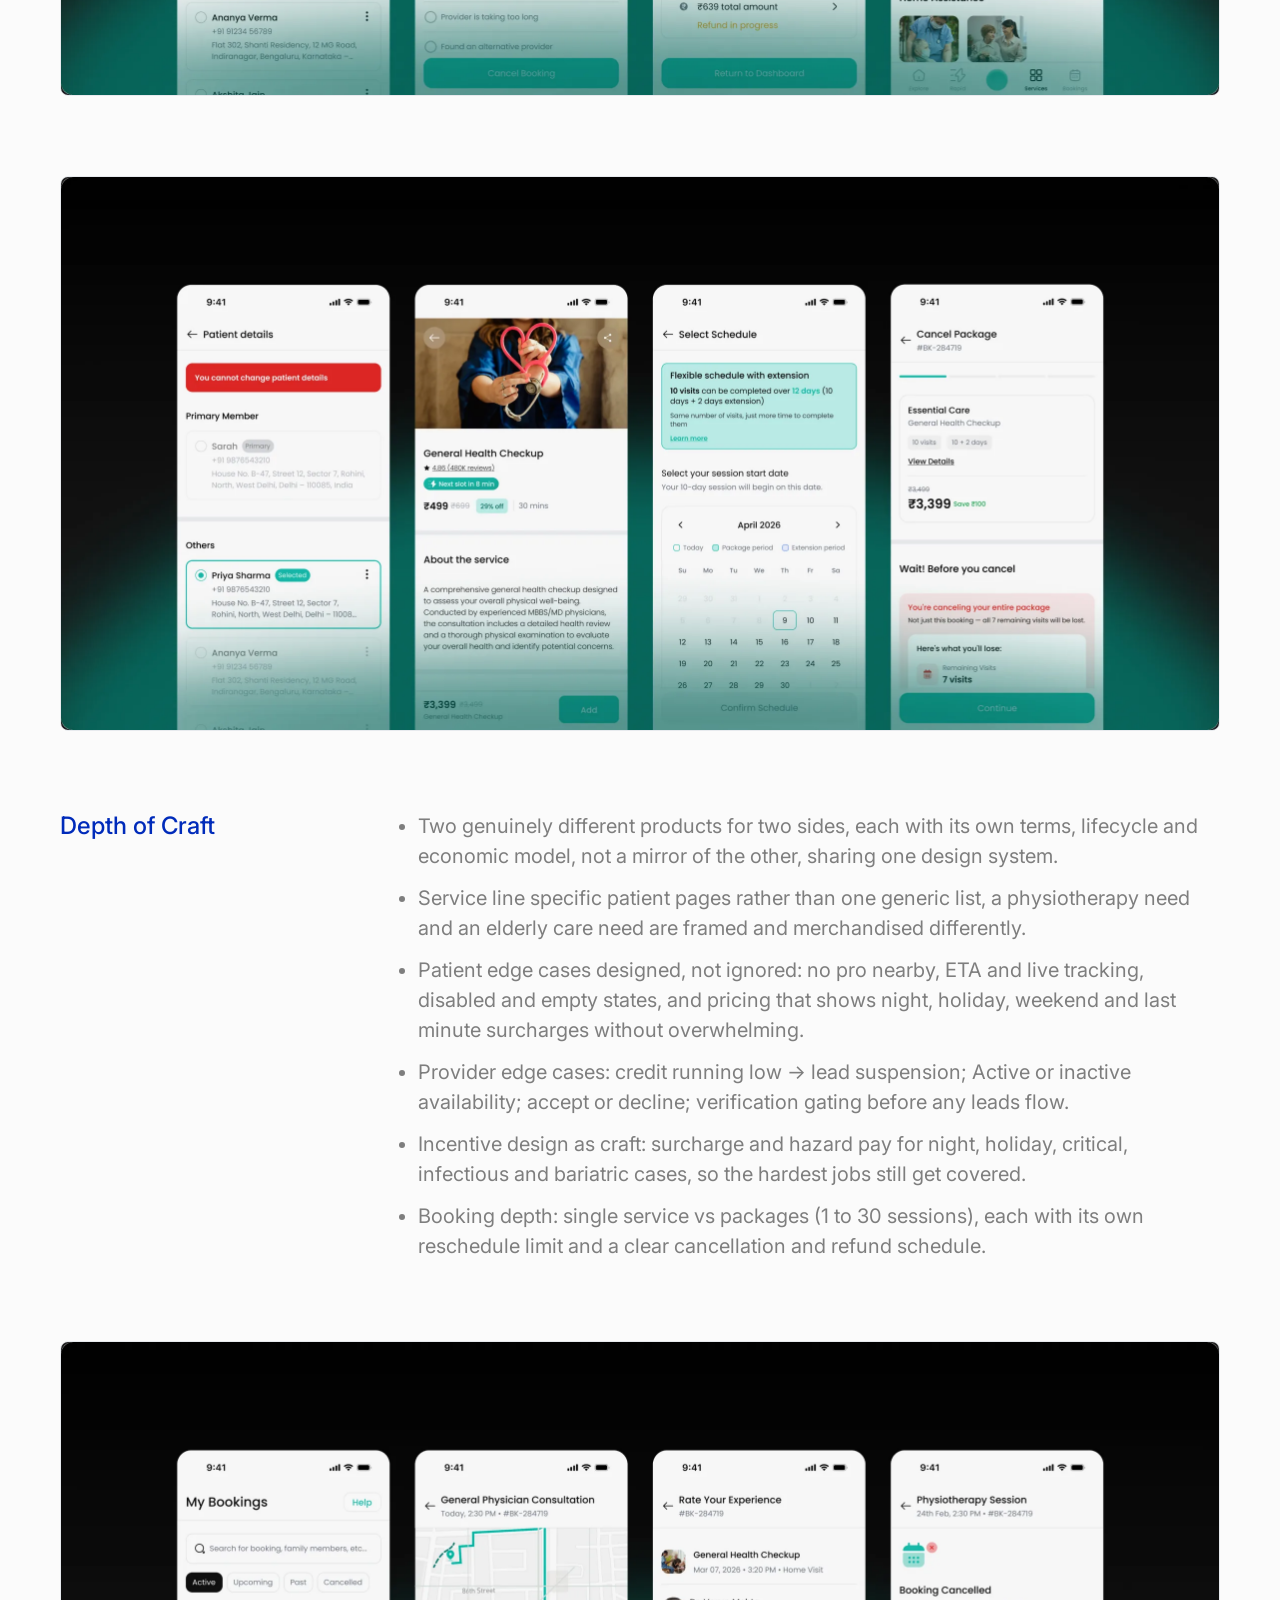
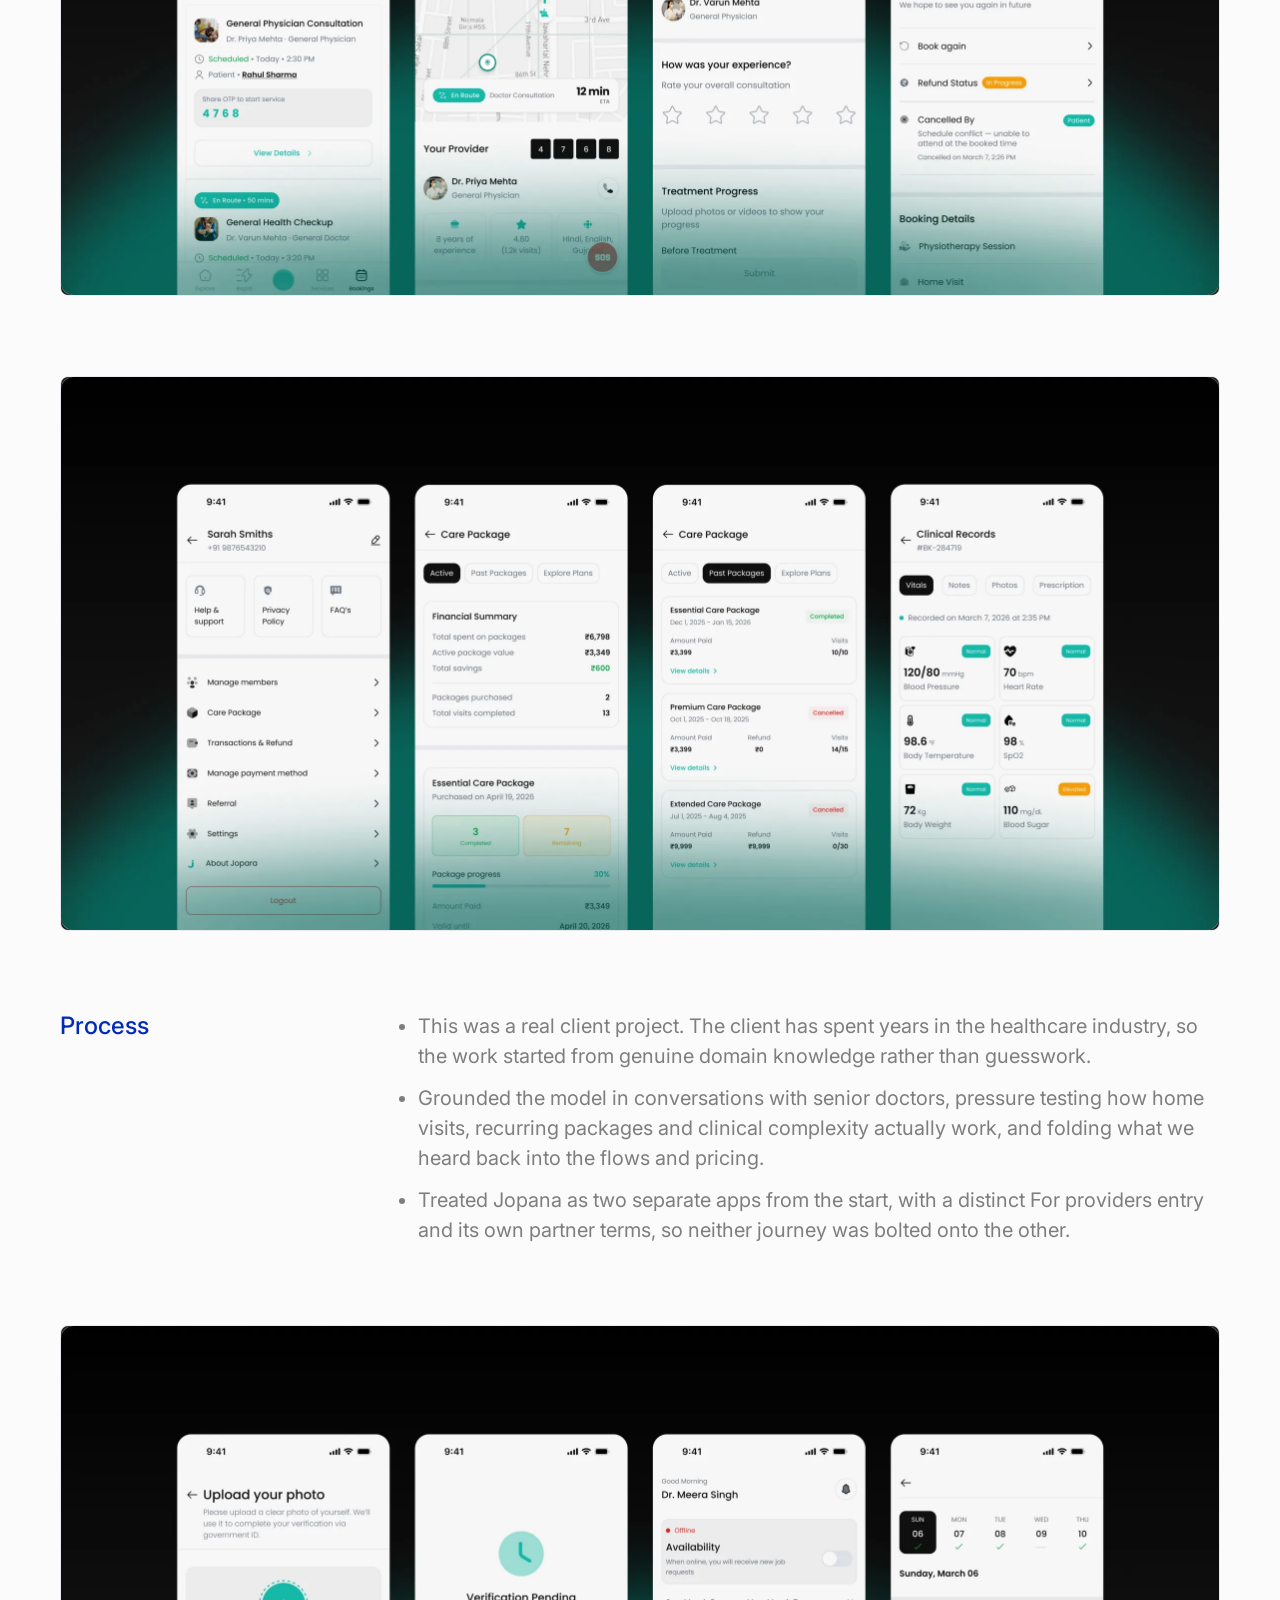
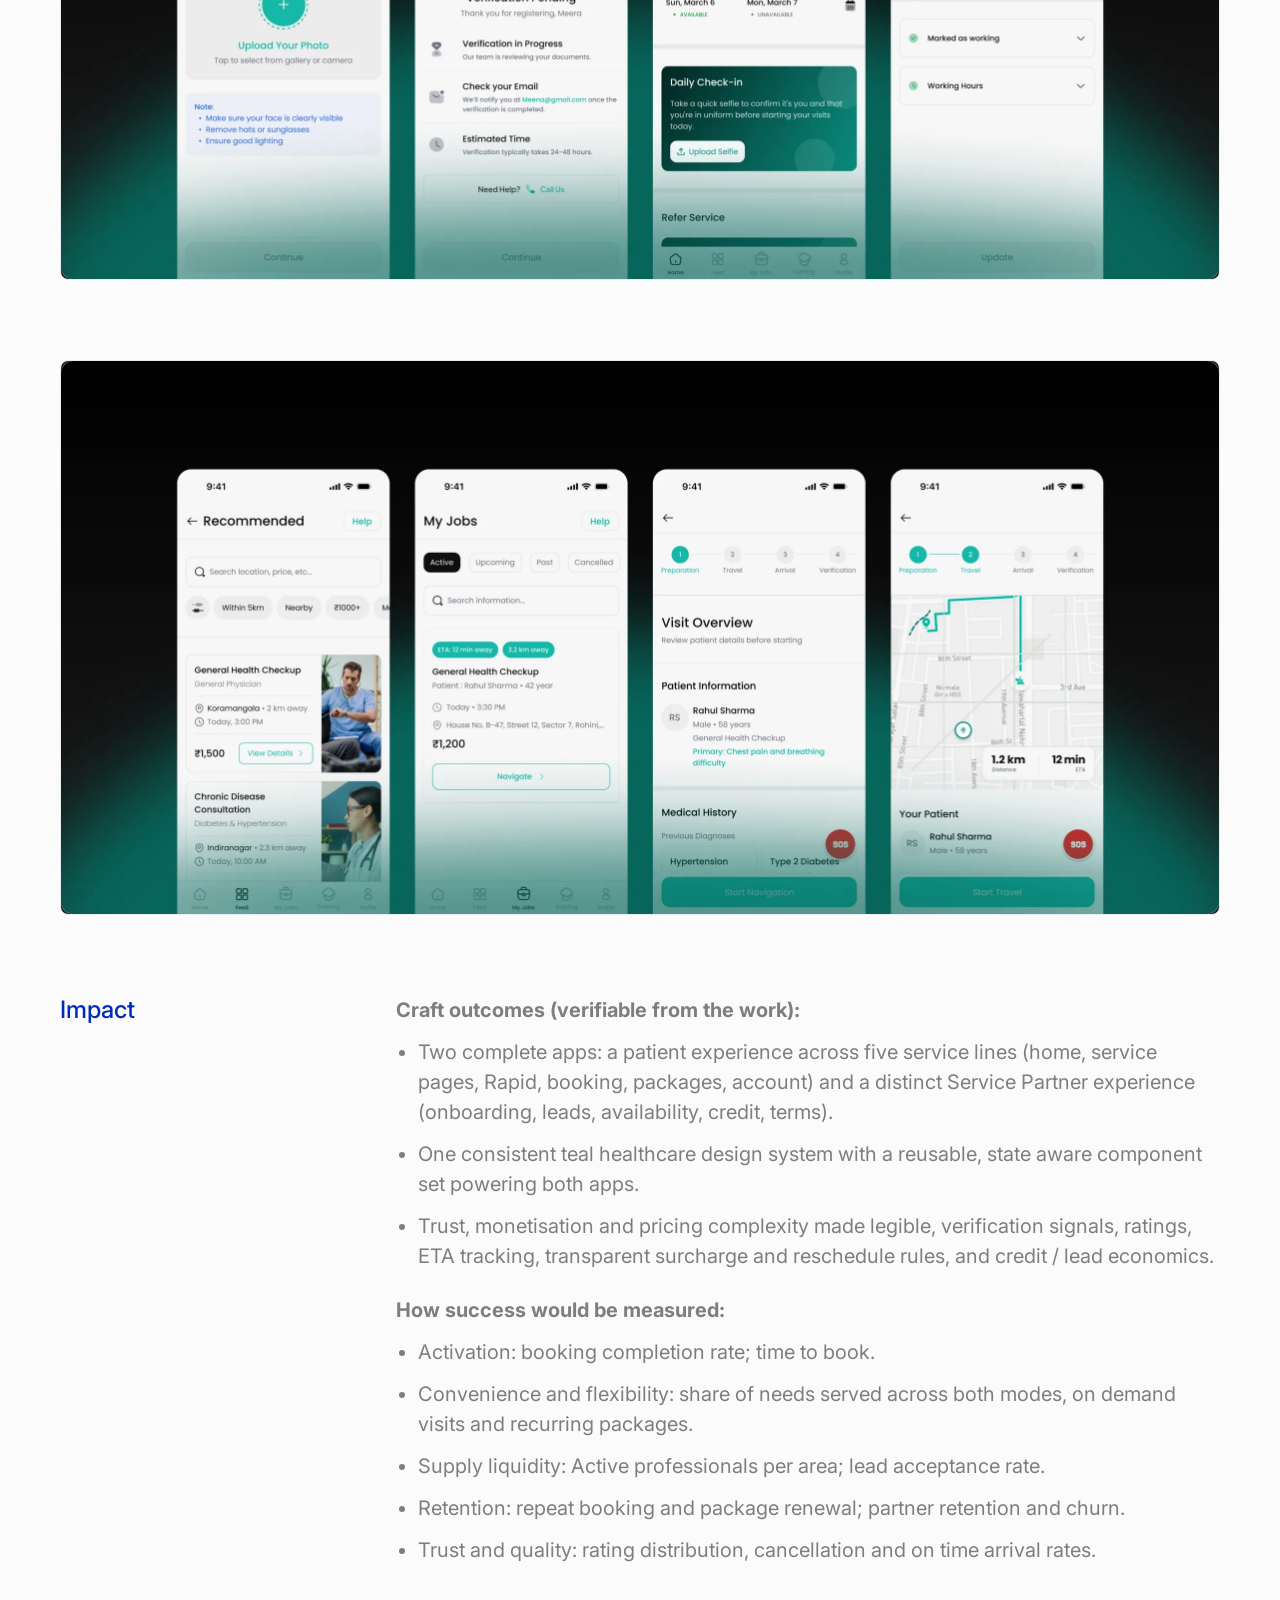
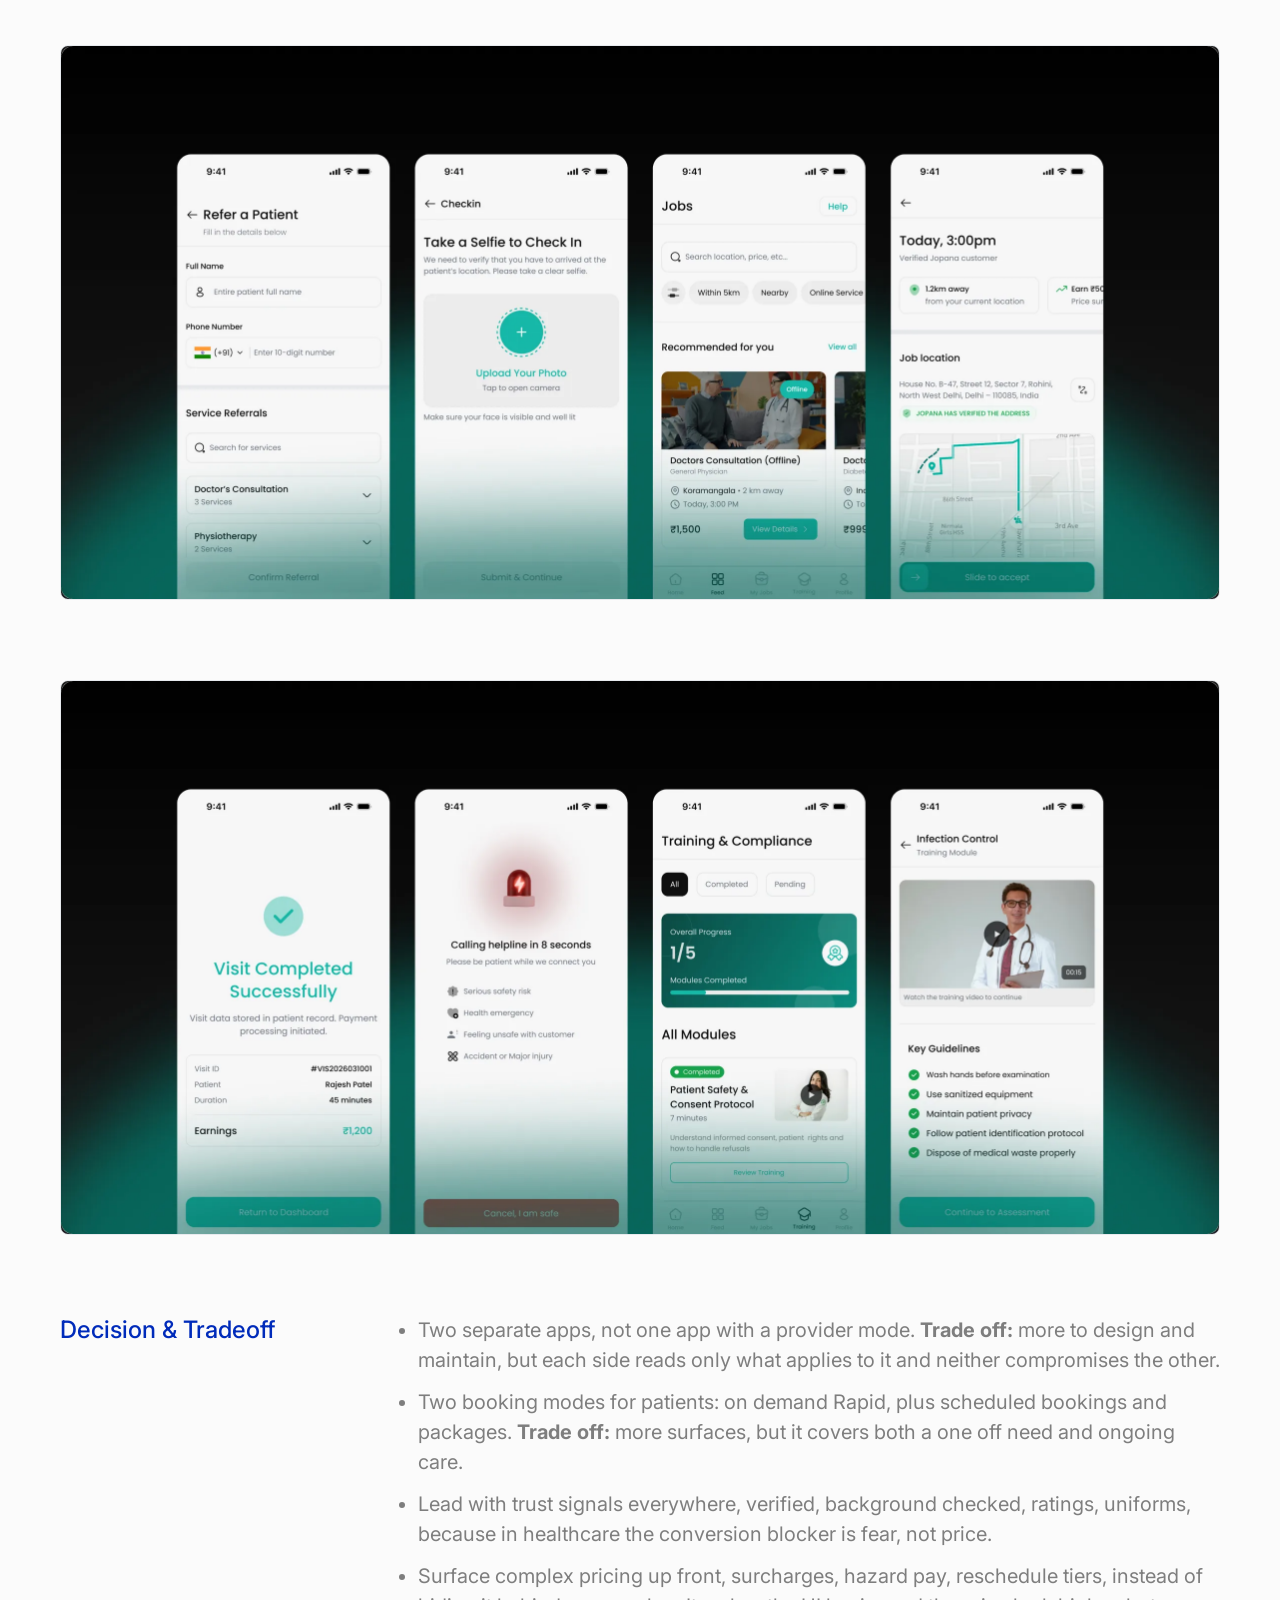
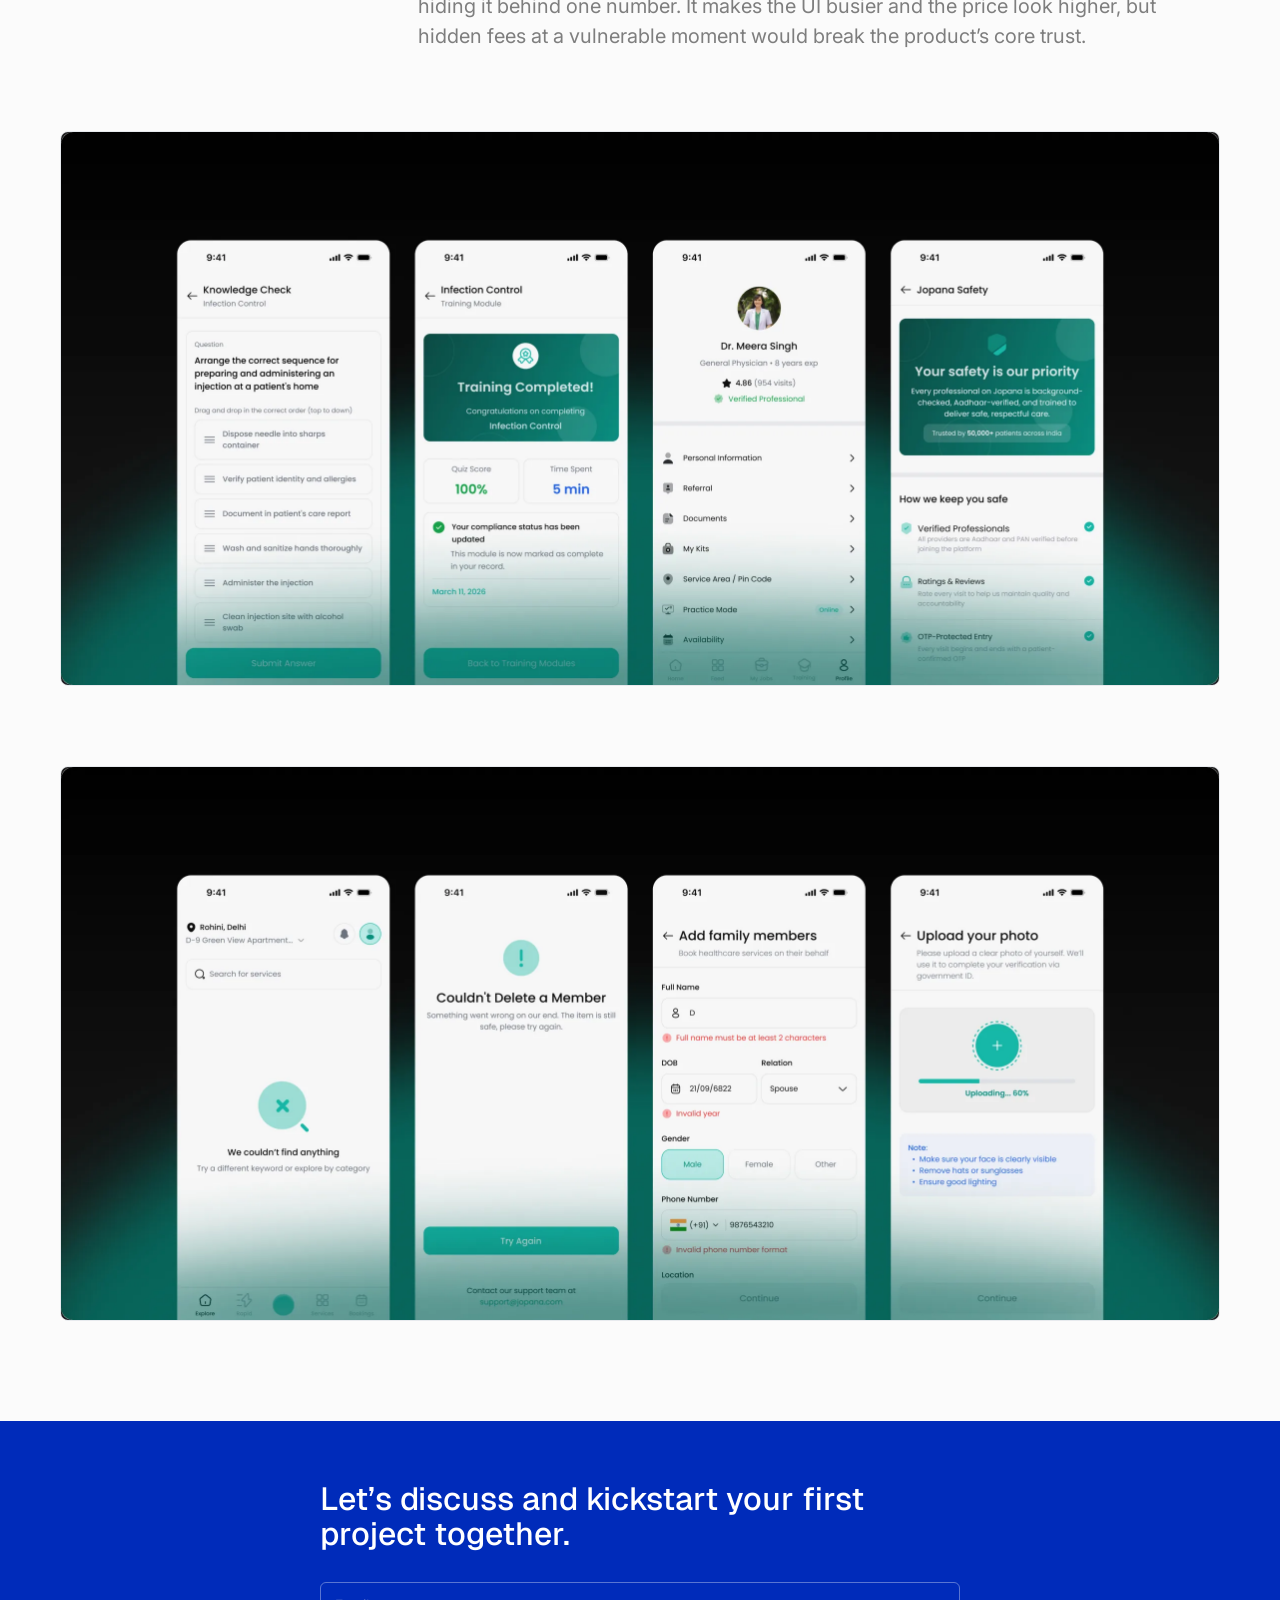
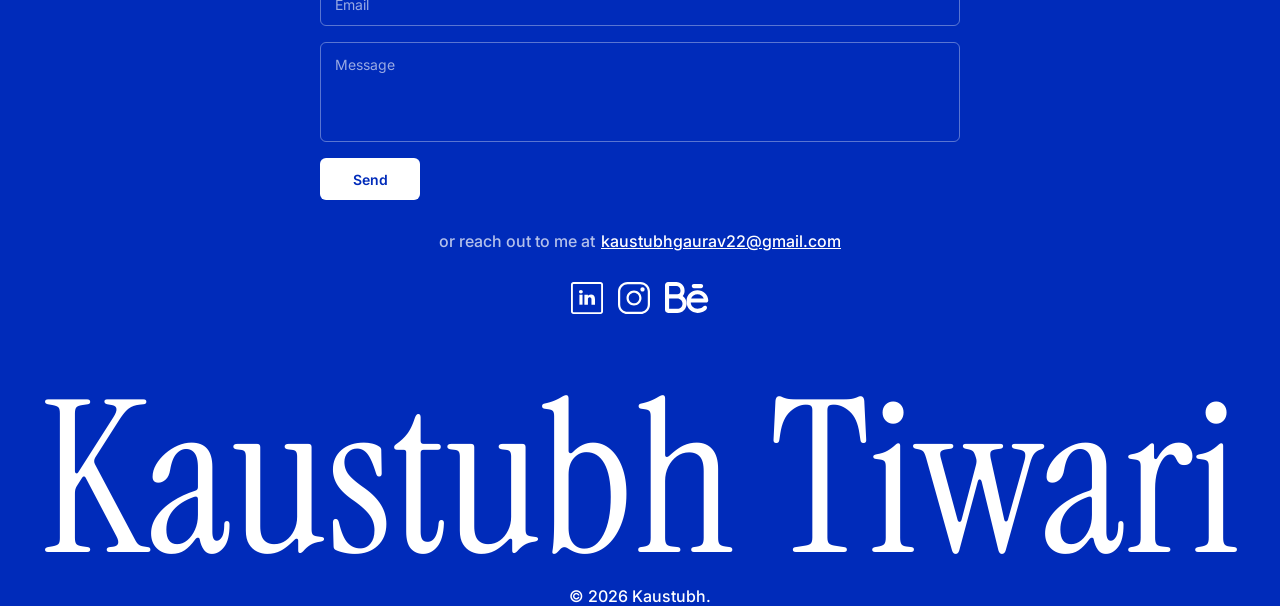
==== commit e10ae875: "Add the Google Analytics tag to every page Co-Authored-By: Claude Opus 5 (1M context) <noreply@anthr" ====
--- a/case-jopana.html
+++ b/case-jopana.html
@@ -3,6 +3,15 @@
 <head>
 <meta charset="utf-8">
 <meta name="viewport" content="width=device-width, initial-scale=1">
+<!-- Google tag (gtag.js) -->
+<script async src="https://www.googletagmanager.com/gtag/js?id=G-R4NJJXCTS9"></script>
+<script>
+  window.dataLayer = window.dataLayer || [];
+  function gtag(){dataLayer.push(arguments);}
+  gtag('js', new Date());
+
+  gtag('config', 'G-R4NJJXCTS9');
+</script>
 <title>Jopana — Kaustubh Tiwari</title>
 <meta name="description" content="Trained, kind caregiver who comes to you, a single visit on demand or recurring care booked as a package.">
 <meta property="og:title" content="Jopana — Kaustubh Tiwari">
--- a/styles.css
+++ b/styles.css
@@ -48,12 +48,17 @@
 
 /* ---------- nav ---------- */
 /* One grey tray holding all four items, rather than four separate pills. */
+/* Sticks to the top with the tray sitting 16 below the edge. The z-index is not
+   decoration: the stacked sheets are positioned, so without it they would climb
+   over the nav rather than pass beneath it. */
 .nav {
+  position: sticky;
+  top: 0;
+  z-index: 20;
   display: flex;
   justify-content: center;
   align-items: center;
-  height: 74px;
-  padding: 0 16px;
+  padding: 16px;
   background: rgb(251 251 251 / 0.88);
   backdrop-filter: blur(6px);
   -webkit-backdrop-filter: blur(6px);
@@ -122,7 +127,11 @@
 /* Nothing comes over the footer, so it never pins. It still has to be positioned:
    static content paints underneath positioned siblings, so a static footer would
    slide behind the pinned About panel instead of over it. */
-.panel--footer { position: relative; }
+.panel--footer {
+  position: relative;
+  /* the Contact link jumps here, and the nav now sits over the top of the page */
+  scroll-margin-top: 86px;
+}
 
 /* Settles in on load like a card being put down on the desk. The fill is
    backwards rather than both on purpose: both would leave the animation's end
@@ -139,8 +148,11 @@
   to   { opacity: 1; transform: none; }
 }
 /* Hover straightens the postcard. It is drawn at about 3 degrees off level in
-   the artwork, and the design's hover state sits it upright at the same size. */
-.panel--hero:hover .postcard { transform: rotate(3.08deg) scale(1.01); }
+   the artwork, and the design's hover state sits it upright at the same size.
+   Triggered on the wrapper, so it responds to the postcard rather than to
+   anywhere in the hero band, and does not chase the pointer as it rotates. */
+.postcard-wrap { width: 100%; }
+.postcard-wrap:hover .postcard { transform: rotate(3.08deg) scale(1.01); }
 
 /* ---------- section header: rule + diamond + serif label ---------- */
 .section { display: flex; flex-direction: column; gap: 24px; }
@@ -278,12 +290,20 @@
    so it reads as a wipe against the bars in both the rest and hover palettes
    rather than needing a highlight that only works on one of them. The span is
    already rotated, so the sweep runs along the barcode of its own accord. */
+/* The sweep is a background position, not a translated box. Moving the element
+   would carry it outside its own bounds and paint over the destination code
+   above, which sits only 11 away from the end of the code. A background is
+   clipped to the box it belongs to, so it cannot reach anything else, and the
+   box spans exactly the length of the barcode. */
 .ticket-barcode::after {
   content: "";
   position: absolute;
-  inset: -0.15em -0.35em;
-  background: linear-gradient(90deg,
-    transparent 38%, var(--ticket-bg) 47%, var(--ticket-bg) 53%, transparent 62%);
+  inset: -0.15em 0;
+  background-image: linear-gradient(90deg,
+    transparent 44%, var(--ticket-bg) 48%, var(--ticket-bg) 52%, transparent 56%);
+  background-size: 300% 100%;
+  background-repeat: no-repeat;
+  background-position: 0% 0%;
   opacity: 0;
   pointer-events: none;
 }
@@ -292,10 +312,10 @@
   animation: ticket-scan 1100ms cubic-bezier(.4,0,.2,1);
 }
 @keyframes ticket-scan {
-  0%   { opacity: 0; transform: translateX(-115%); }
+  0%   { opacity: 0; background-position-x: 0%; }
   12%  { opacity: 0.9; }
   88%  { opacity: 0.9; }
-  100% { opacity: 0; transform: translateX(115%); }
+  100% { opacity: 0; background-position-x: 100%; }
 }
 /* 16 in from the right border, the same inset the destination code and the
    barcode already sit on. Its centre is therefore 32/2 further in again. */
@@ -518,7 +538,7 @@
 @media (max-width: 680px) {
   :root { --col: 100%; }
   /* the tray tightens up rather than shrinking: items butt together, padding drops to 14 */
-  .nav { padding: 20px 16px; height: auto; }
+  .nav { padding: 16px; }
   .pills { gap: 0 0; row-gap: 8px; }
   .pill { padding: 8px 14px; }
   /* full bleed minus the 16px page padding, not the desktop 32px gutter */
@@ -642,7 +662,7 @@
 /* below 390 the tray no longer fits on one line, so buy the space back from padding
    rather than letting Resume wrap onto a second row */
 @media (max-width: 400px) {
-  .nav { padding: 20px 12px; }
+  .nav { padding: 16px 12px; }
   .pill { padding: 8px 12px; }
 }
 
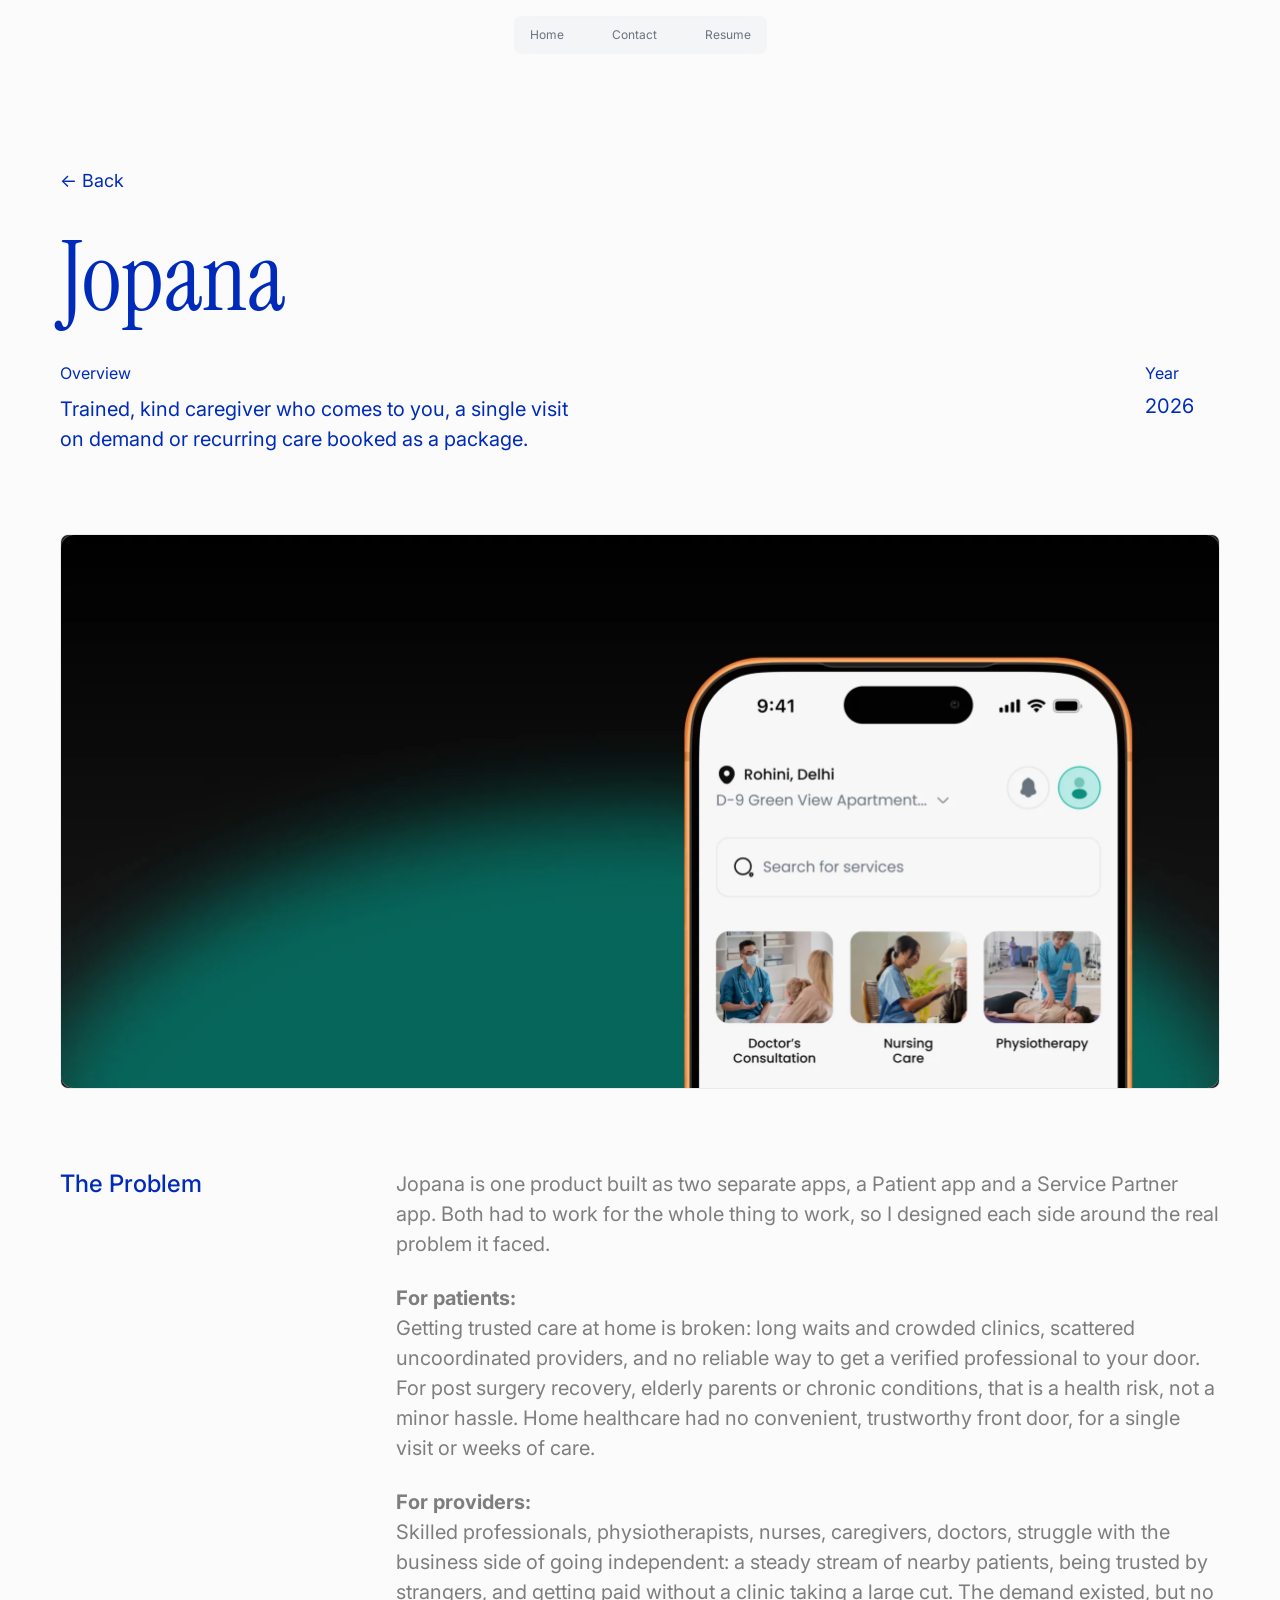
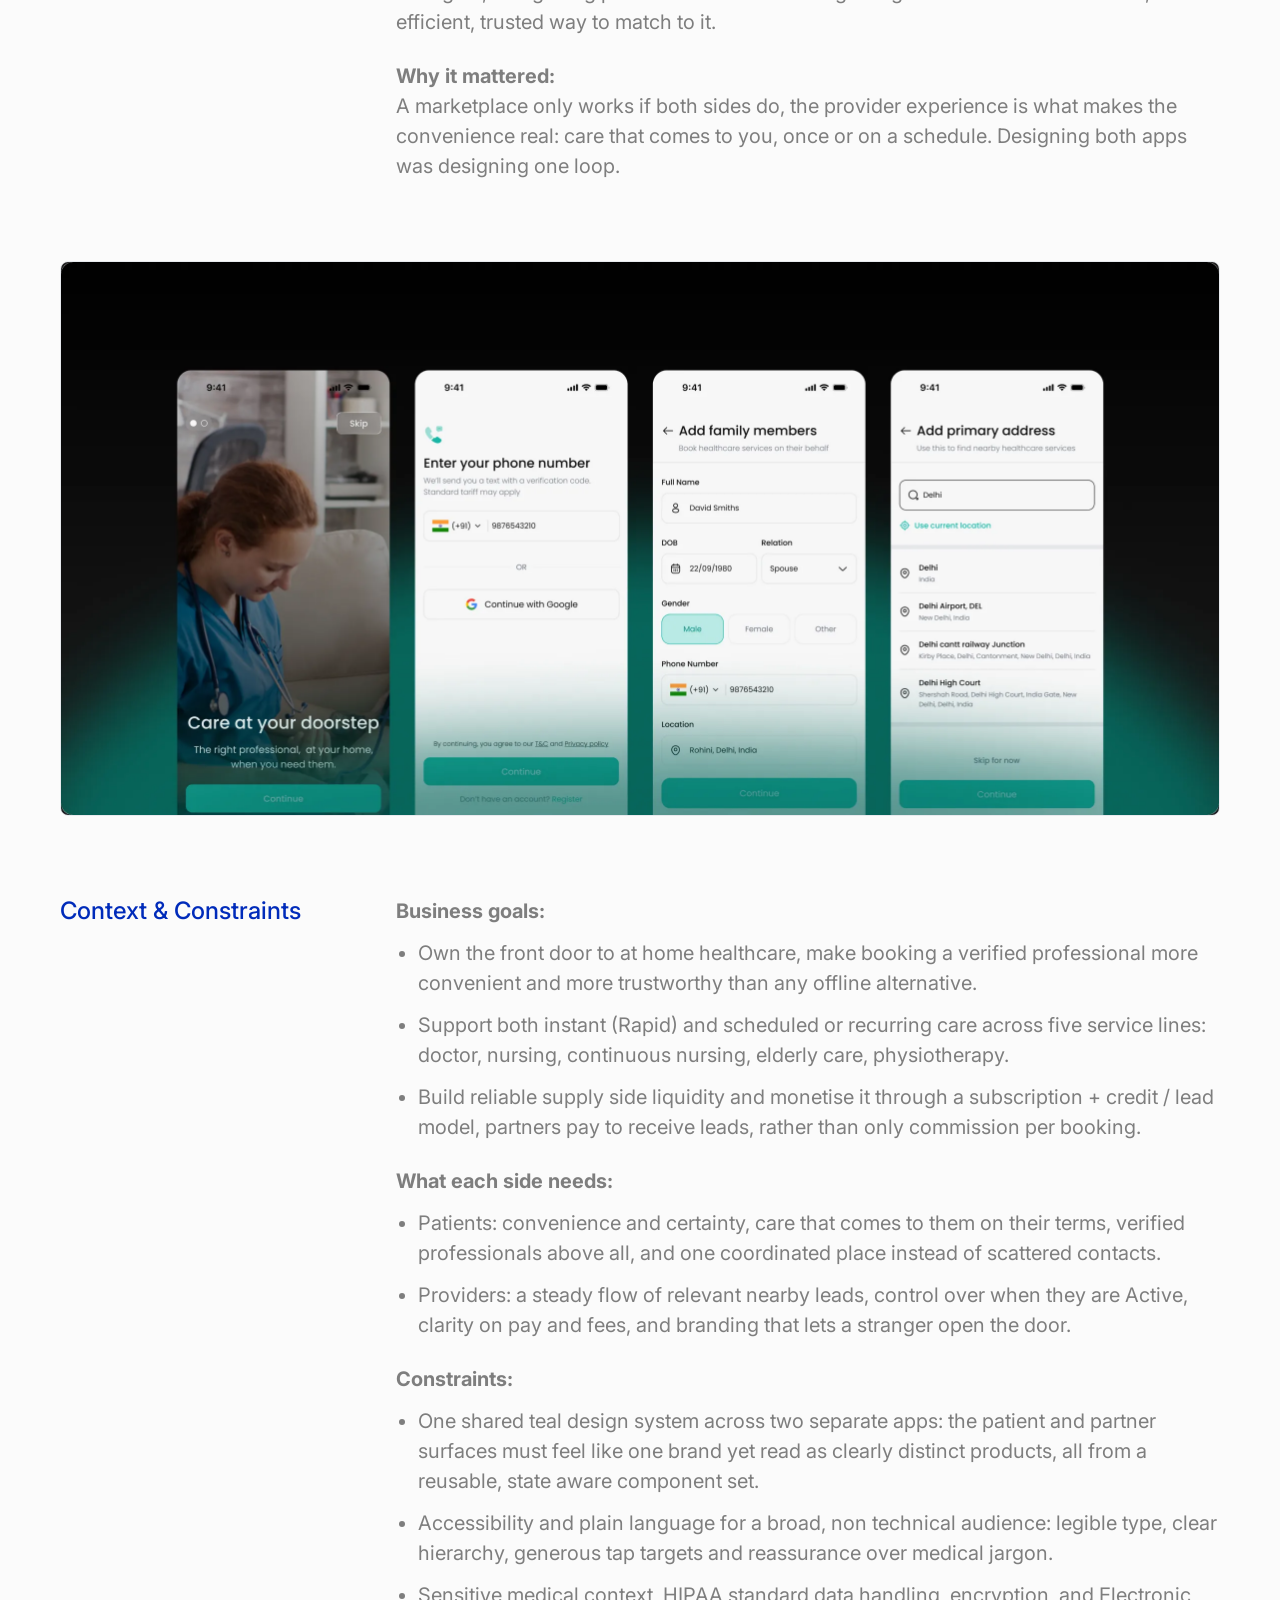
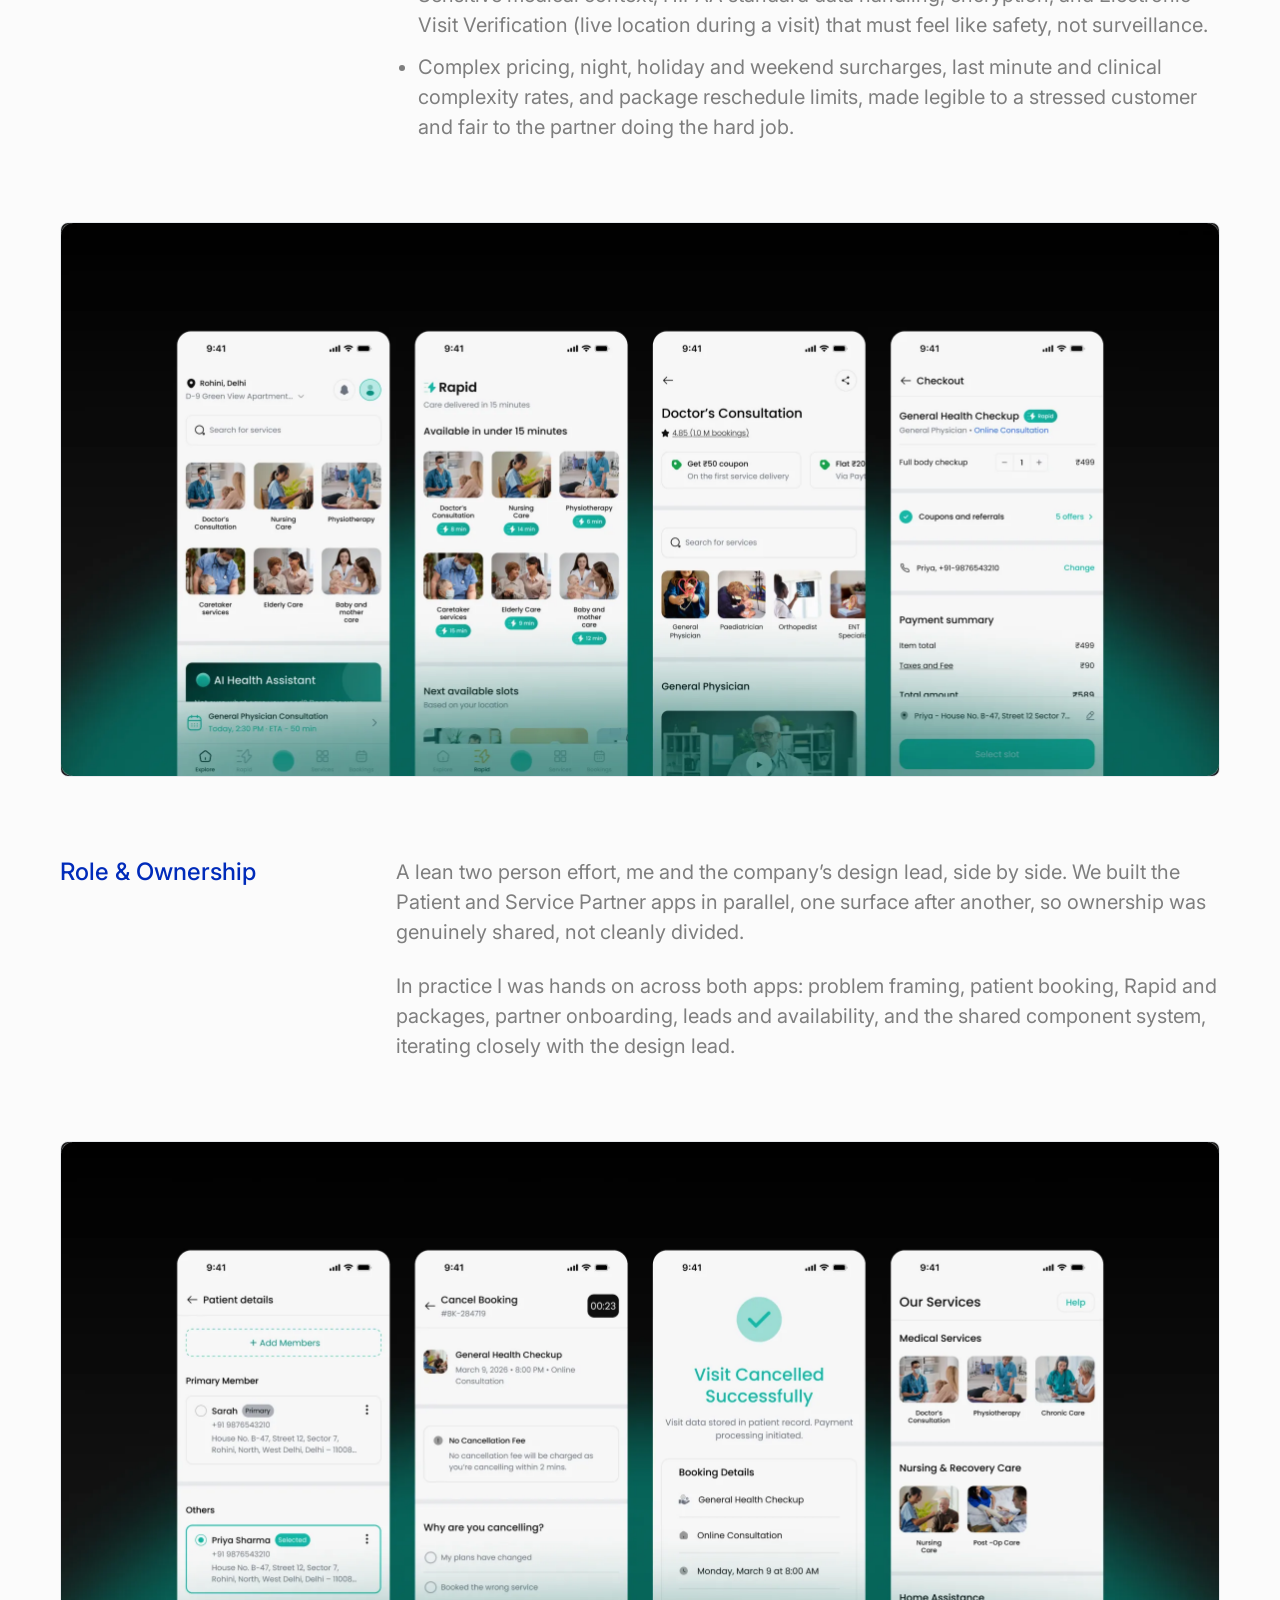
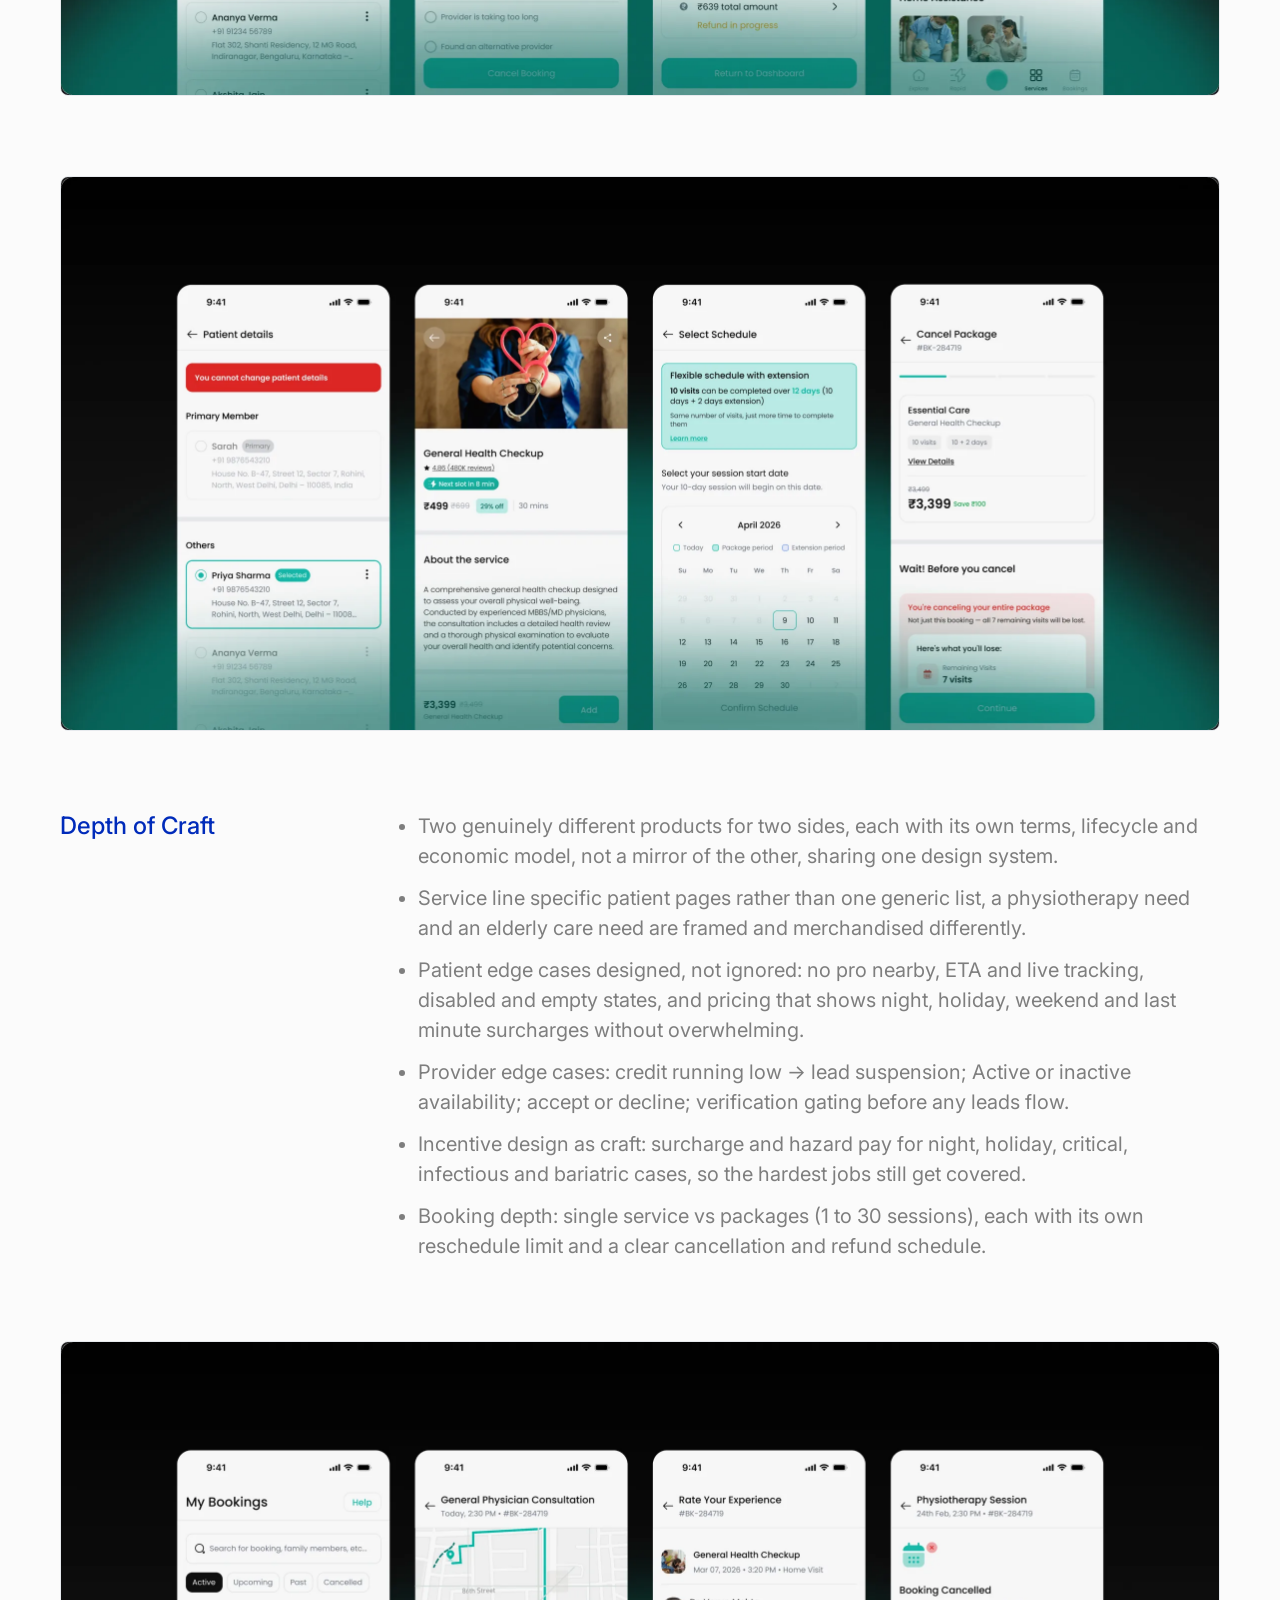
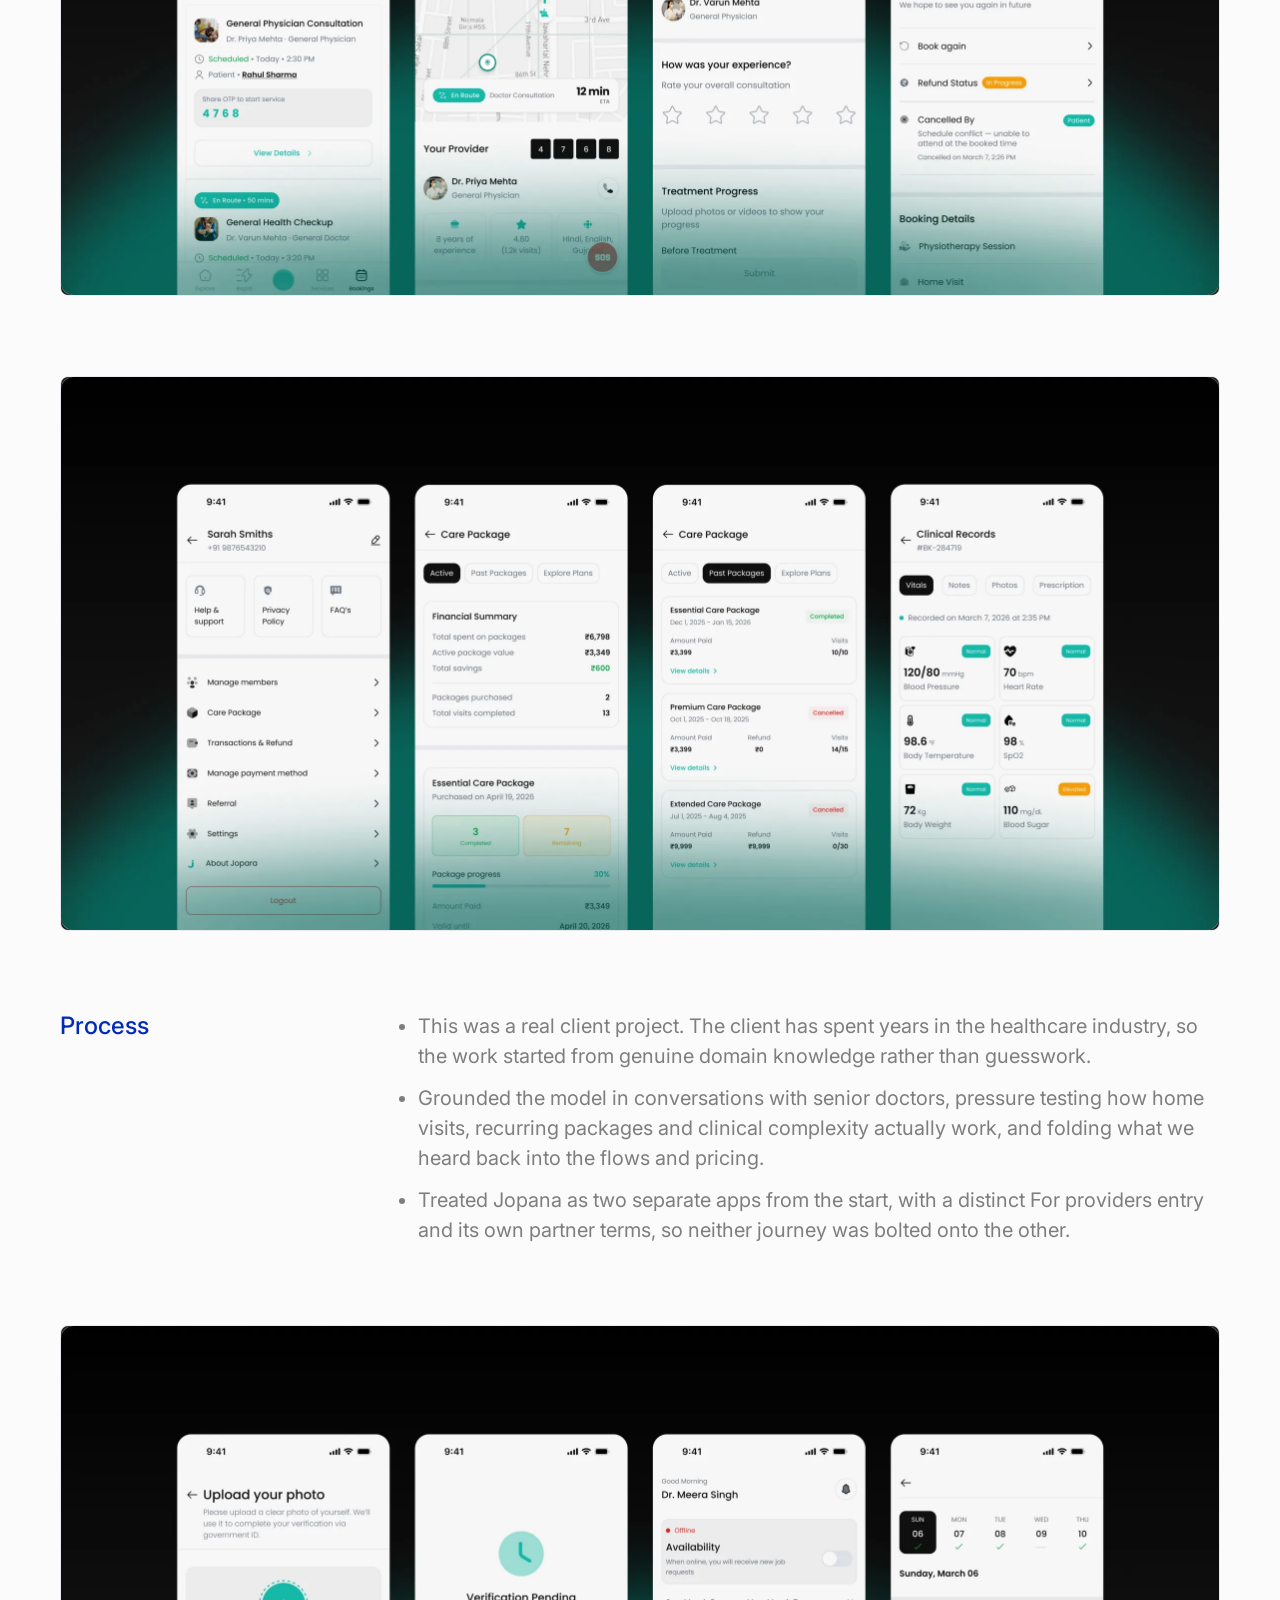
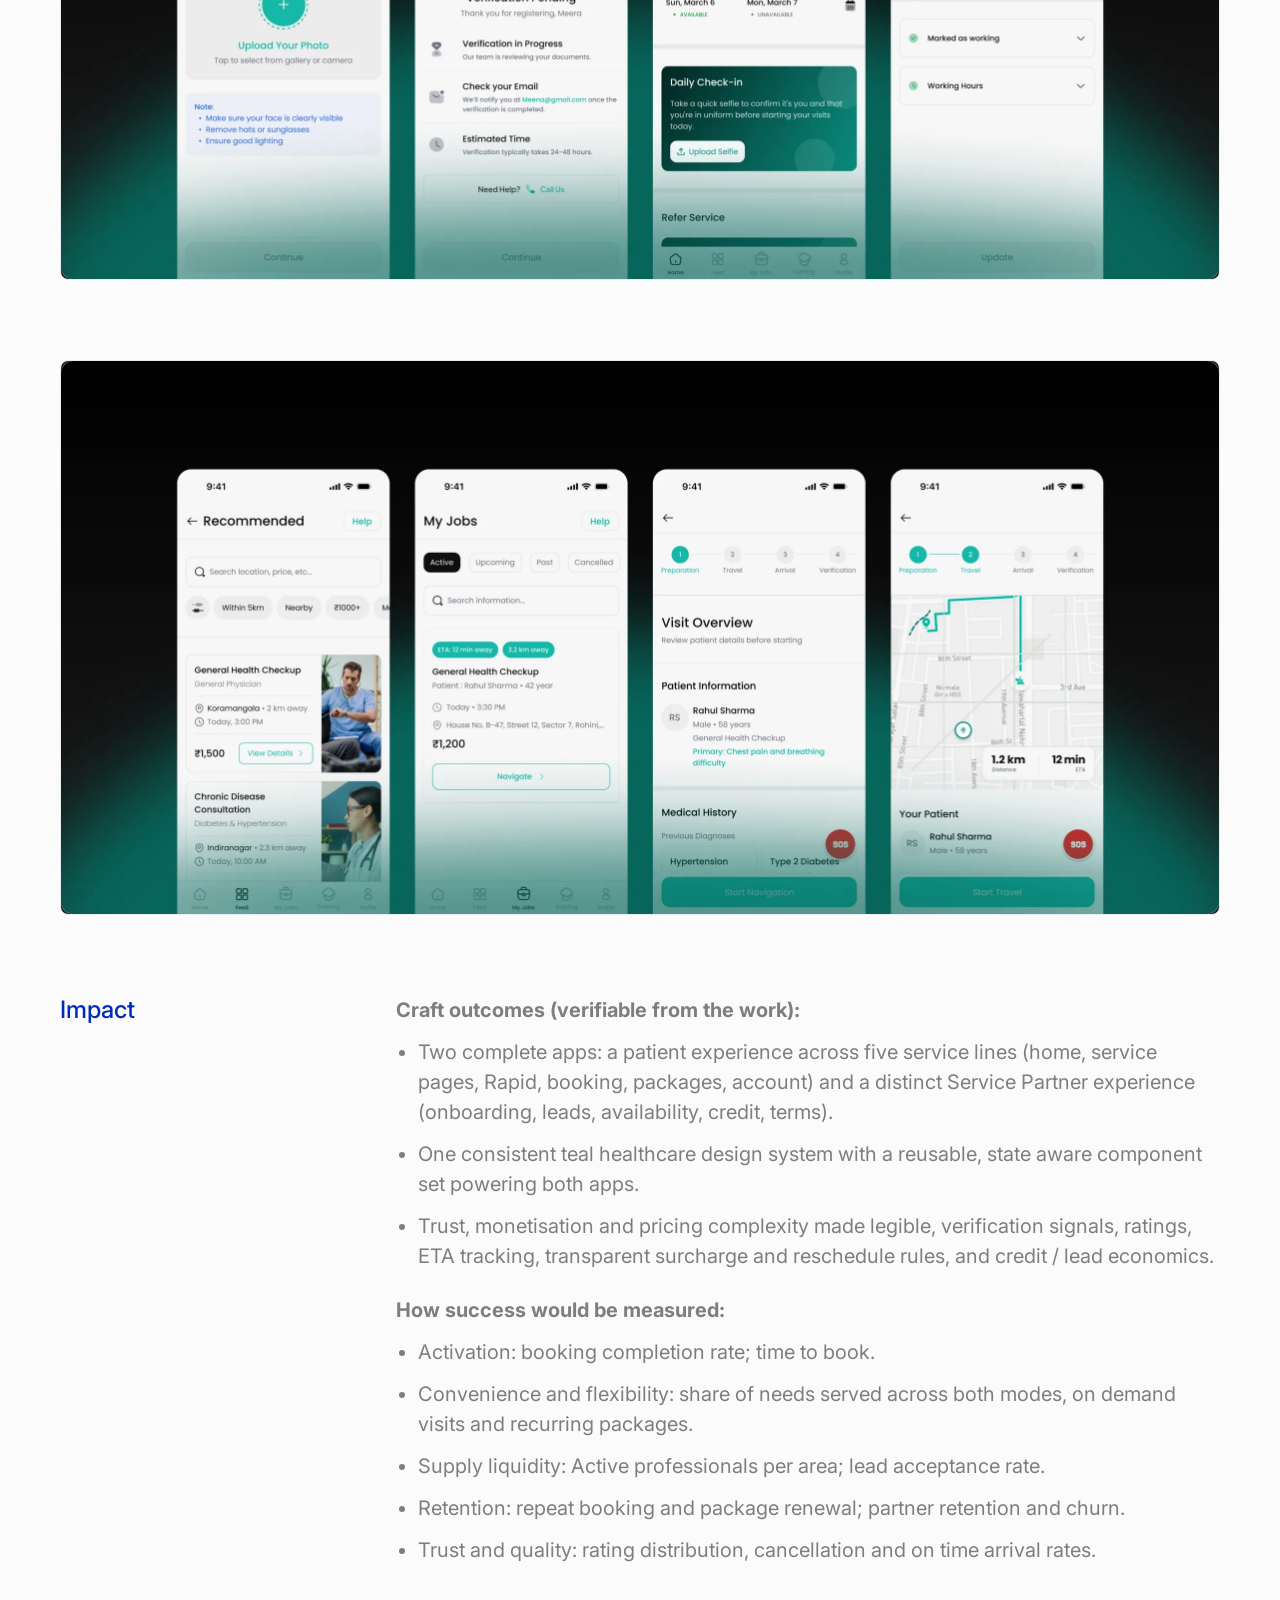
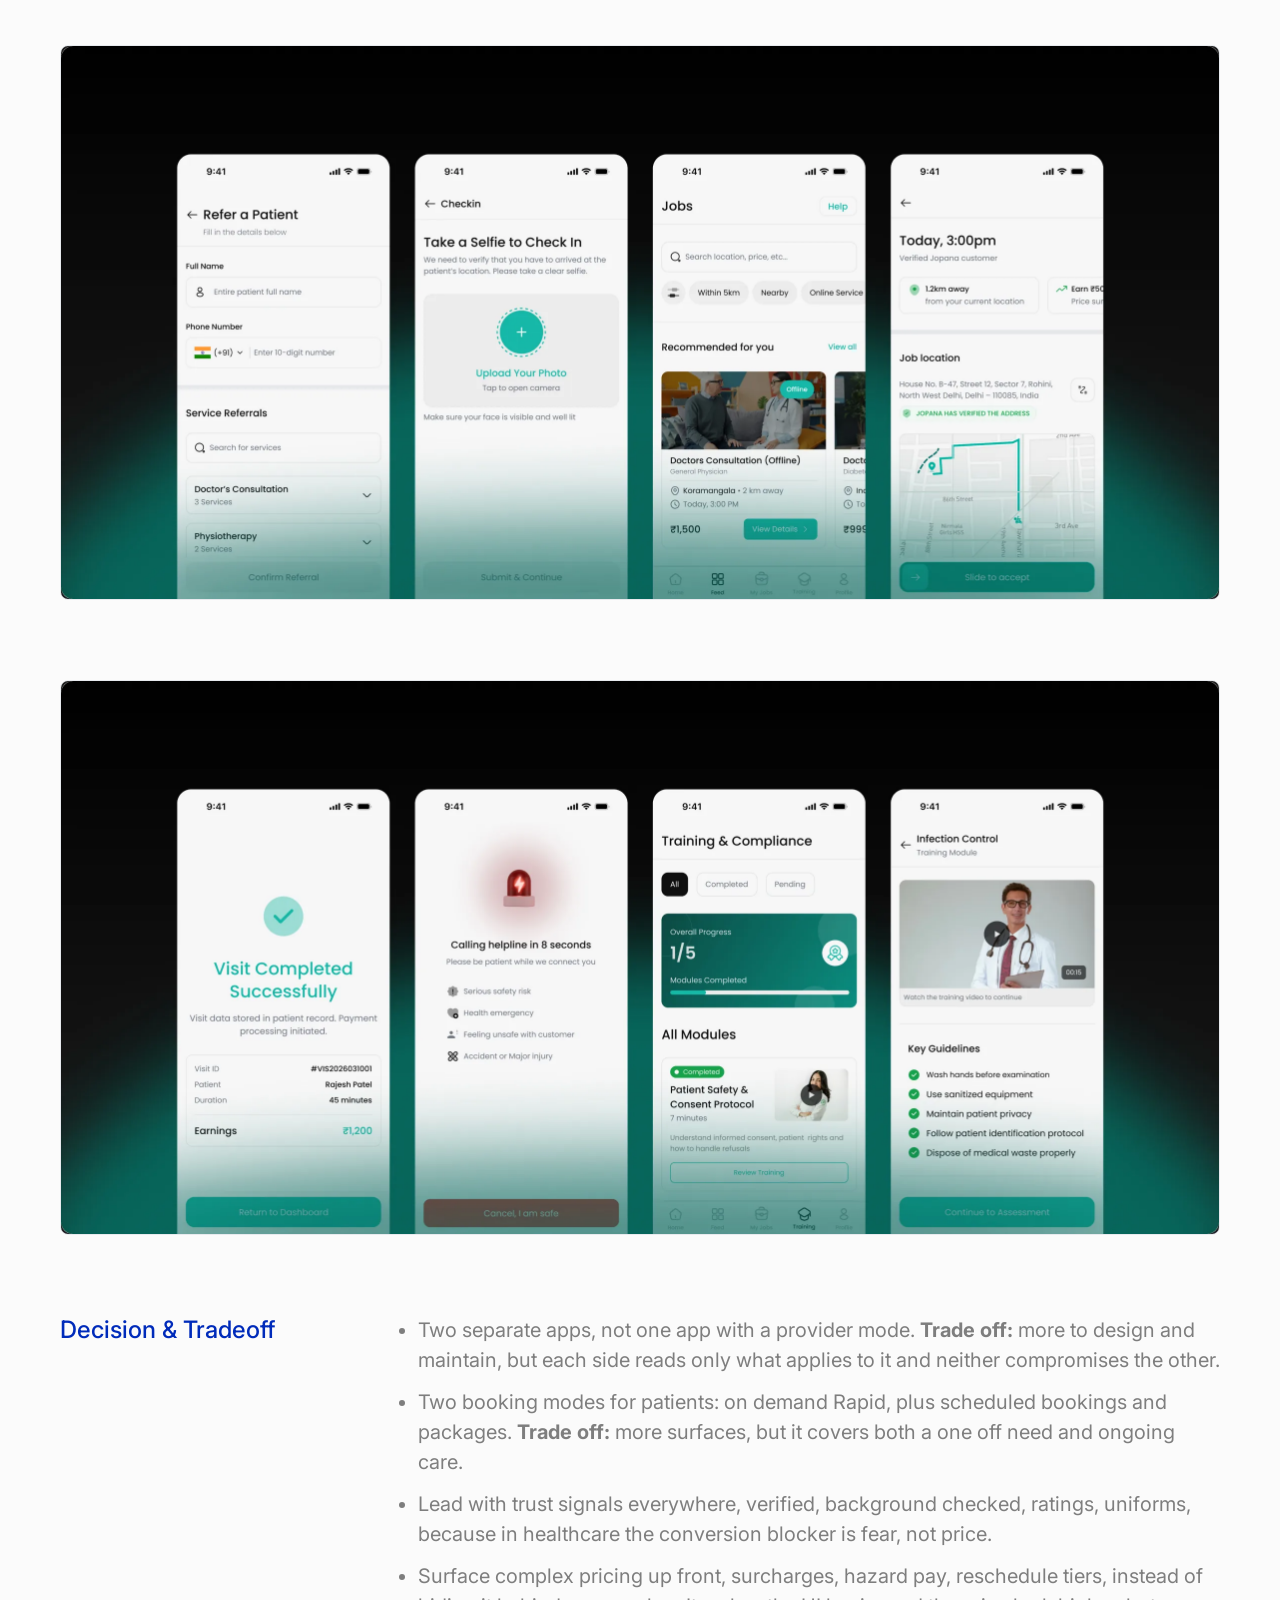
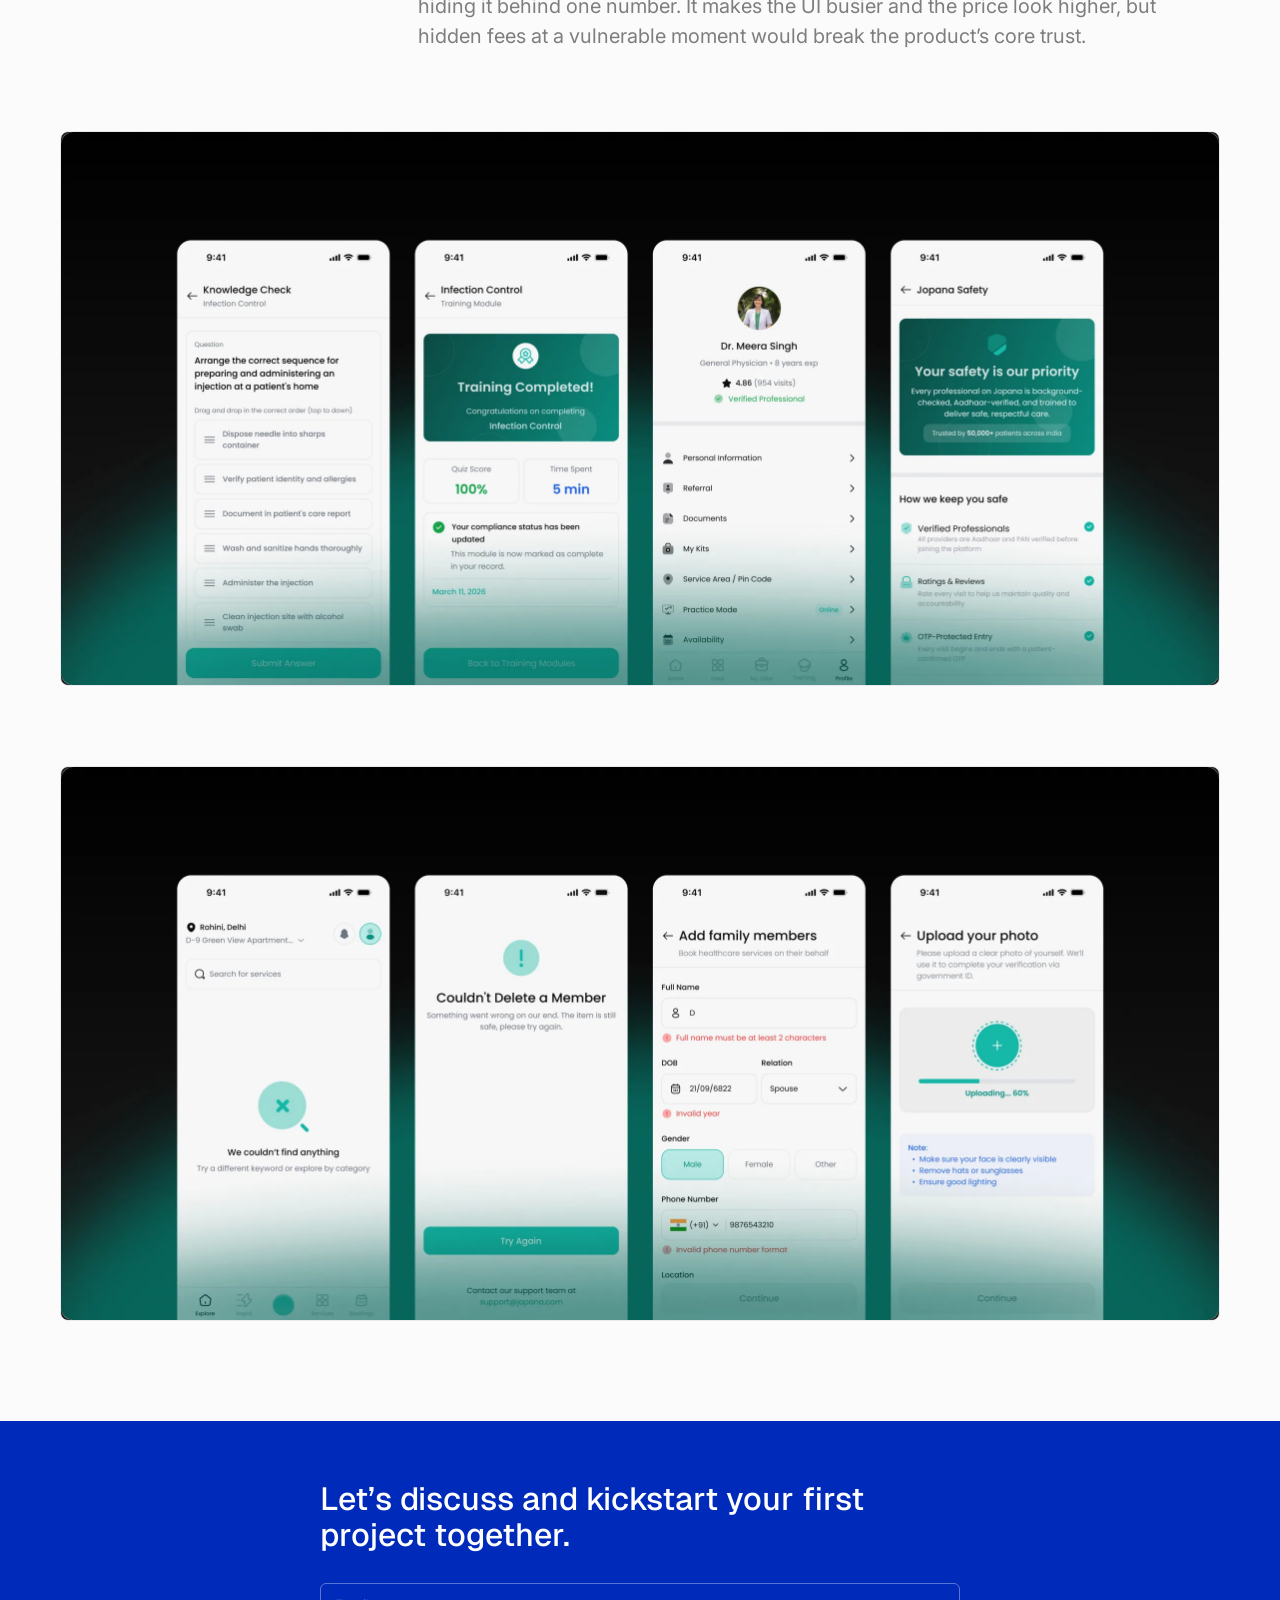
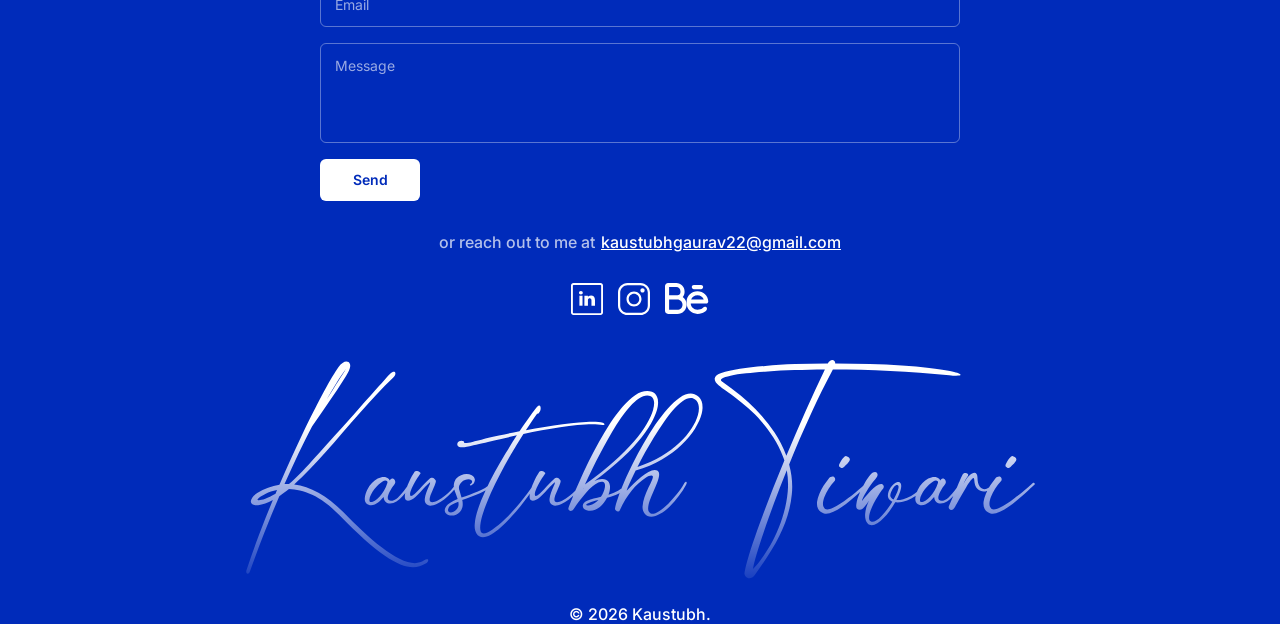
==== commit f1c1badb: "Put the artwork behind About, and rebuild the footer wordmark About. Frame 18 carries two image fill" ====
--- a/case-jopana.html
+++ b/case-jopana.html
@@ -196,7 +196,7 @@
   </div>
 
   <div class="wordmark">
-    <p class="mark">Kaustubh Tiwari</p>
+    <img class="mark" src="assets/wordmark.svg" alt="Kaustubh Tiwari" width="789" height="219">
     <p class="copy">&copy; 2026 Kaustubh.</p>
   </div>
 </footer>
--- a/styles.css
+++ b/styles.css
@@ -11,6 +11,9 @@
   --ink: #0f0f0f;   /* nav item on hover */
   --border: #e7eaee;
   --col: 747px;
+  /* 16 padding + a 37.6 tall tray + 16 padding. The nav is out of flow, so
+     anything that used to sit below it adds this back by hand. */
+  --nav-h: 70px;
 }
 
 *, *::before, *::after { box-sizing: border-box; }
@@ -51,17 +54,26 @@
 /* Sticks to the top with the tray sitting 16 below the edge. The z-index is not
    decoration: the stacked sheets are positioned, so without it they would climb
    over the nav rather than pass beneath it. */
+/* The wrapper is only a positioner, so it stays transparent: the design has the
+   tray floating on its own with no bar behind it. Because it still spans the
+   full width, it would otherwise swallow clicks and hovers on whatever scrolls
+   underneath, hence pointer-events off here and back on for the tray itself.
+
+   Fixed rather than sticky so it takes no room in the flow at all. That is what
+   lets the hero paper run to the very top of the page with the tray sitting on
+   it, as the design has it. Everything that used to begin below the nav now
+   adds --nav-h back itself. */
 .nav {
-  position: sticky;
+  position: fixed;
   top: 0;
+  left: 0;
+  right: 0;
   z-index: 20;
   display: flex;
   justify-content: center;
   align-items: center;
   padding: 16px;
-  background: rgb(251 251 251 / 0.88);
-  backdrop-filter: blur(6px);
-  -webkit-backdrop-filter: blur(6px);
+  pointer-events: none;
 }
 .pills {
   display: flex;
@@ -70,13 +82,23 @@
   justify-content: center;
   gap: 16px;
   border-radius: 8px;
-  background: var(--pill);
+  /* Translucent, not solid: in the design the paper creases read faintly through
+     the tray and the blur is doing most of the work of separating it from the
+     background. Kept opaque enough to stay legible once the sky panel and the
+     work cards scroll underneath, which the hero frame never has to handle. */
+  background: rgb(238 240 243 / 0.62);
+  backdrop-filter: blur(10px);
+  -webkit-backdrop-filter: blur(10px);
+  pointer-events: auto;
 }
 .pill {
   padding: 8px 16px;
   border-radius: 8px;
   color: var(--muted);
-  font-size: 18px;
+  /* body is 500, the nav sits back at regular */
+  font-weight: 400;
+  font-size: 12px;
+  /* stays 21.6 at 12px, as in the design: it is what keeps the pill 38 tall */
   line-height: 21.6px;
   text-decoration: none;
   transition: color 120ms ease;
@@ -115,13 +137,34 @@
    air under it before the next sheet arrives over the top */
 .panel .col { padding-block: 64px 128px; }
 
-.panel--hero { background: url("assets/paper-texture.webp") center / cover no-repeat; }
+/* The paper starts at the very top of the page and the nav floats on it, so the
+   clearance for the nav is padding on this panel rather than space above it.
+   A background paints across padding, which is what keeps the texture full bleed. */
+.panel--hero {
+  background: url("assets/paper-texture.webp") center / cover no-repeat;
+  padding-top: var(--nav-h);
+}
 .panel--hero .col { padding-block: 32px 96px; }
 /* the two sections are spaced differently in the design, so they are set per panel */
 .panel--work .section { gap: 80px; }
 .panel--about .section { gap: 56px; }
 .panel--work { background: url("assets/sky-panel.webp") center / cover no-repeat; }
-.panel--about { background: #e7e7e9; }
+/* Cream, and now carrying artwork: passport stamps behind everything and a large
+   aeroplane at the foot of the panel.
+   Cream still matters on its own, because the notebook, cassette and sticker
+   photographs all have a #fffeea surround baked in and would read as pale
+   rectangles on anything else.
+
+   The stamps ship pre-rotated and already at their 20%, since a CSS background
+   layer cannot carry its own opacity or rotation the way a Figma fill can. */
+.panel--about {
+  background-color: #fffeea;
+  background-image: url("assets/about/bg-plane.webp"), url("assets/about/bg-stamps.webp");
+  background-repeat: no-repeat, no-repeat;
+  /* the plane sits at the foot and runs off the left edge; the stamps cover */
+  background-position: left -5% bottom 0, center top;
+  background-size: 82% auto, cover;
+}
 .panel--footer { background: var(--blue); }
 
 /* Nothing comes over the footer, so it never pins. It still has to be positioned:
@@ -133,30 +176,86 @@
   scroll-margin-top: 86px;
 }
 
-/* Settles in on load like a card being put down on the desk. The fill is
-   backwards rather than both on purpose: both would leave the animation's end
-   state latched forever and the hover transform below would never apply. */
+/* The hero is two cards now, not one flat picture: the envelope lands first and
+   the postcard slides over it, the way someone would put it down.
+   Both artworks are level, so every angle here is CSS rather than baked in,
+   which is also what lets hover straighten the postcard against the envelope.
+
+   The fill is backwards rather than both on purpose: both would latch the end
+   state forever and the hover transform would never apply. */
+.postcard-wrap { position: relative; width: 100%; }
+
+.hero-envelope {
+  position: absolute;
+  left: 0;
+  top: 3.4%;
+  width: 100%;
+  height: auto;
+  /* tilted the other way from the postcard, so its corners read at the top left
+     and bottom right rather than hiding directly behind */
+  transform: rotate(3.4deg);
+  animation: envelope-in 620ms cubic-bezier(.22,.61,.36,1) backwards;
+}
+
 .postcard {
+  position: relative;
   width: 100%;
   height: auto;
   transform-origin: 50% 55%;
-  animation: postcard-settle 950ms cubic-bezier(.22,.61,.36,1) backwards;
+  transform: rotate(-3.08deg);
+  /* waits for the envelope to arrive before sliding over it */
+  animation: postcard-slide 880ms cubic-bezier(.22,.61,.36,1) 300ms backwards;
   transition: transform 480ms cubic-bezier(.22,.61,.36,1);
 }
-@keyframes postcard-settle {
-  from { opacity: 0; transform: translateY(16px) scale(0.97) rotate(-1.4deg); }
-  to   { opacity: 1; transform: none; }
-}
-/* Hover straightens the postcard. It is drawn at about 3 degrees off level in
-   the artwork, and the design's hover state sits it upright at the same size.
-   Triggered on the wrapper, so it responds to the postcard rather than to
-   anywhere in the hero band, and does not chase the pointer as it rotates. */
-.postcard-wrap { width: 100%; }
-.postcard-wrap:hover .postcard { transform: rotate(3.08deg) scale(1.01); }
+
+/* Hover sits the postcard square. Triggered on the wrapper so it responds to the
+   card rather than to anywhere in the hero band, and does not chase the pointer
+   as it rotates. */
+.postcard-wrap:hover .postcard { transform: rotate(0deg) scale(1.01); }
+
+@keyframes envelope-in {
+  from { opacity: 0; transform: rotate(3.4deg) translateY(16px); }
+  to   { opacity: 1; transform: rotate(3.4deg); }
+}
+@keyframes postcard-slide {
+  from { opacity: 0; transform: rotate(-9deg) translate(-17%, 13%); }
+  to   { opacity: 1; transform: rotate(-3.08deg) translate(0, 0); }
+}
 
 /* ---------- section header: rule + diamond + serif label ---------- */
 .section { display: flex; flex-direction: column; gap: 24px; }
 .head { display: flex; align-items: center; gap: 8px; height: 48px; }
+
+/* The desktop header is the handwritten wordmark, then the rule, then a plane.
+   Mobile still uses the rule, diamond and serif label, so both sets ship and the
+   breakpoint chooses. The wordmark is an SVG rather than a webfont because
+   Amsterdam Handwriting is a commercial face; the h2 carries the real text. */
+.head-art, .head-plane { display: none; }
+@media (min-width: 681px) {
+  /* The glyphs are 75 tall against a 48 header and overflow it in the Figma too.
+     .head has a fixed height, so an over-tall flex item centres and spills
+     without pushing the section down. */
+  .head-art { display: block; flex: none; width: 110px; height: auto; }
+  .head-plane {
+    display: block;
+    flex: none;
+    width: 32px;
+    height: 32px;
+    fill: var(--blue);
+    /* the group is drawn nose up and rotated -90 in the file, so it flies right */
+    transform: rotate(90deg);
+  }
+  .head .dia { display: none; }
+  /* kept for structure and screen readers, since the visible one is artwork */
+  .head .label {
+    position: absolute;
+    width: 1px; height: 1px;
+    padding: 0; margin: -1px;
+    overflow: hidden;
+    clip-path: inset(50%);
+    white-space: nowrap;
+  }
+}
 .head .rule { flex: 1; height: 2px; background: var(--blue); }
 .head .dia { font-size: 24px; line-height: 28.8px; }
 .head .label {
@@ -349,7 +448,8 @@
 
 /* ---------- case study ---------- */
 /* column widens from 640 to 1160 on case study pages */
-.col--case { width: 1160px; gap: 80px; padding: 100px 0; }
+/* the case pages have no hero to run under the nav, so they take the height back */
+.col--case { width: 1160px; gap: 80px; padding: 100px 0; margin-top: var(--nav-h); }
 .masthead { display: flex; flex-direction: column; gap: 38px; }
 .back { font-weight: 400; font-size: 18px; line-height: 22px; text-decoration: none; align-self: flex-start; }
 .back:hover { text-decoration: underline; }
@@ -519,20 +619,24 @@
 .socials svg { height: 32px; width: auto; fill: #fff; display: block; }
 .socials a:hover, .socials a:focus-visible { opacity: 0.7; }
 
-/* The wordmark is set on line-height 1, so the font's descent space spills below
-   the box it occupies. Nothing is drawn down there, but it still counts as page
-   height, which left a strip of page background showing under the footer. Clip
-   removes it from scrollable overflow without creating a scroll container. */
-.wordmark { width: 100%; padding-top: 60px; text-align: center; overflow: clip; }
+/* The wordmark is artwork now, not type. It is set in Amsterdam Handwriting,
+   which is a commercial face and cannot be served as a webfont, and it carries a
+   gradient from solid white down to 10% that no font can do on its own. SVG
+   holds both, stays sharp at any size, and keeps the real words in the alt.
+
+   Overflow is still clipped: the glyphs have long descenders and the block is
+   the last thing on the page, so anything spilling below counted as page height
+   and showed a strip of page background under the footer. */
+.wordmark { width: 100%; padding-top: 45px; text-align: center; overflow: clip; }
 .wordmark .mark {
-  font-family: "Instrument Serif", Georgia, serif;
-  font-weight: 400;
-  font-size: clamp(48px, 16.6vw, 318px);
-  line-height: 1;
-  margin: 0;
-  white-space: nowrap;
-}
-.wordmark .copy { font-size: 16px; line-height: 19.2px; margin: 0; }
+  display: block;
+  /* 789 is the drawn width of the glyphs, centred in the 1440 the design gives
+     them; it gives way to the viewport before it would overflow a narrow one */
+  width: min(789px, 92%);
+  height: auto;
+  margin: 0 auto;
+}
+.wordmark .copy { font-size: 16px; line-height: 19.2px; margin: 26px 0 0; }
 
 /* ---------- mobile ---------- */
 @media (max-width: 680px) {
@@ -554,8 +658,10 @@
   .panel--work .section { gap: 64px; }
   .panel--about .section { gap: 32px; }
 
-  /* the postcard is centred on the first screen rather than sitting under the nav */
-  .panel--hero { min-height: calc(100svh - 78px); align-items: center; }
+  /* the postcard is centred on the first screen rather than sitting under the nav.
+     The panel is now the full screen and carries the nav clearance as padding, so
+     the centring happens in what is left below the tray. */
+  .panel--hero { min-height: 100svh; align-items: center; }
   .panel--hero .col { padding-block: 40px; }
 
   /* ---------- mobile tickets ---------- */
